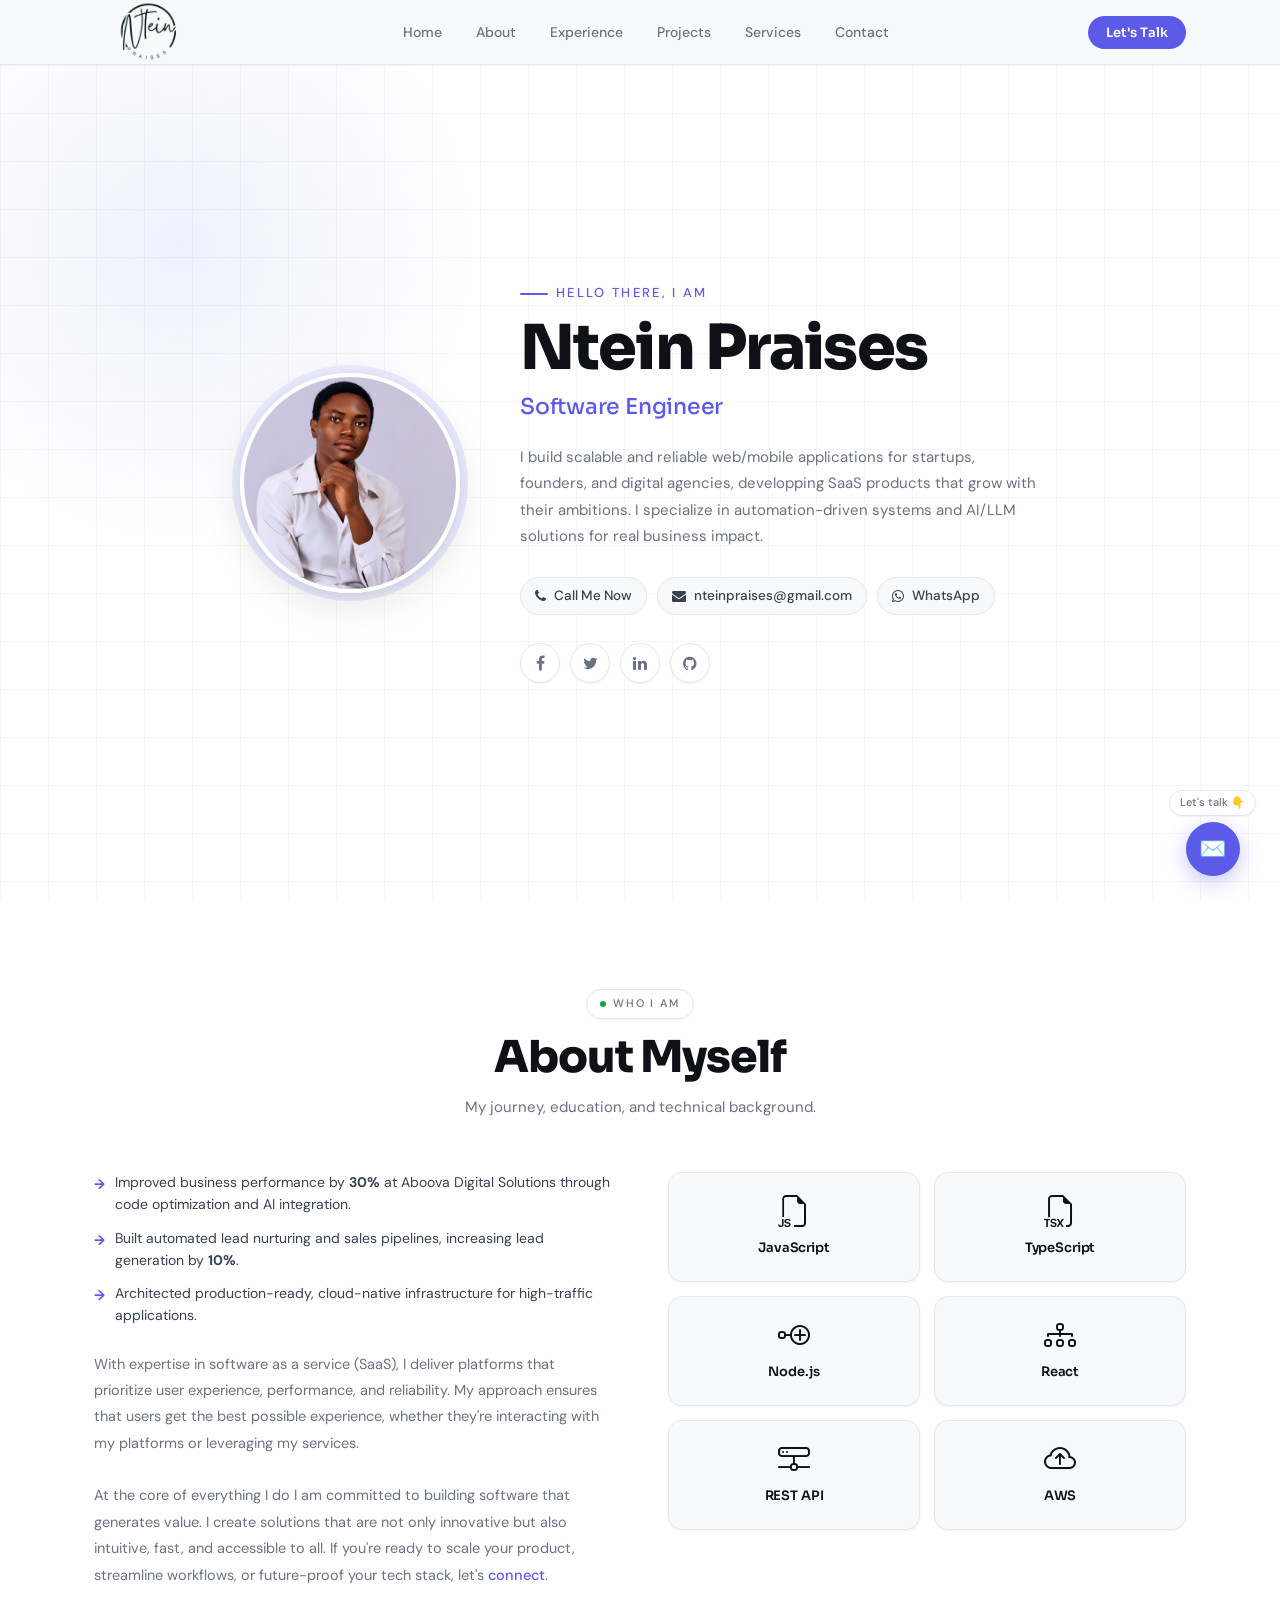
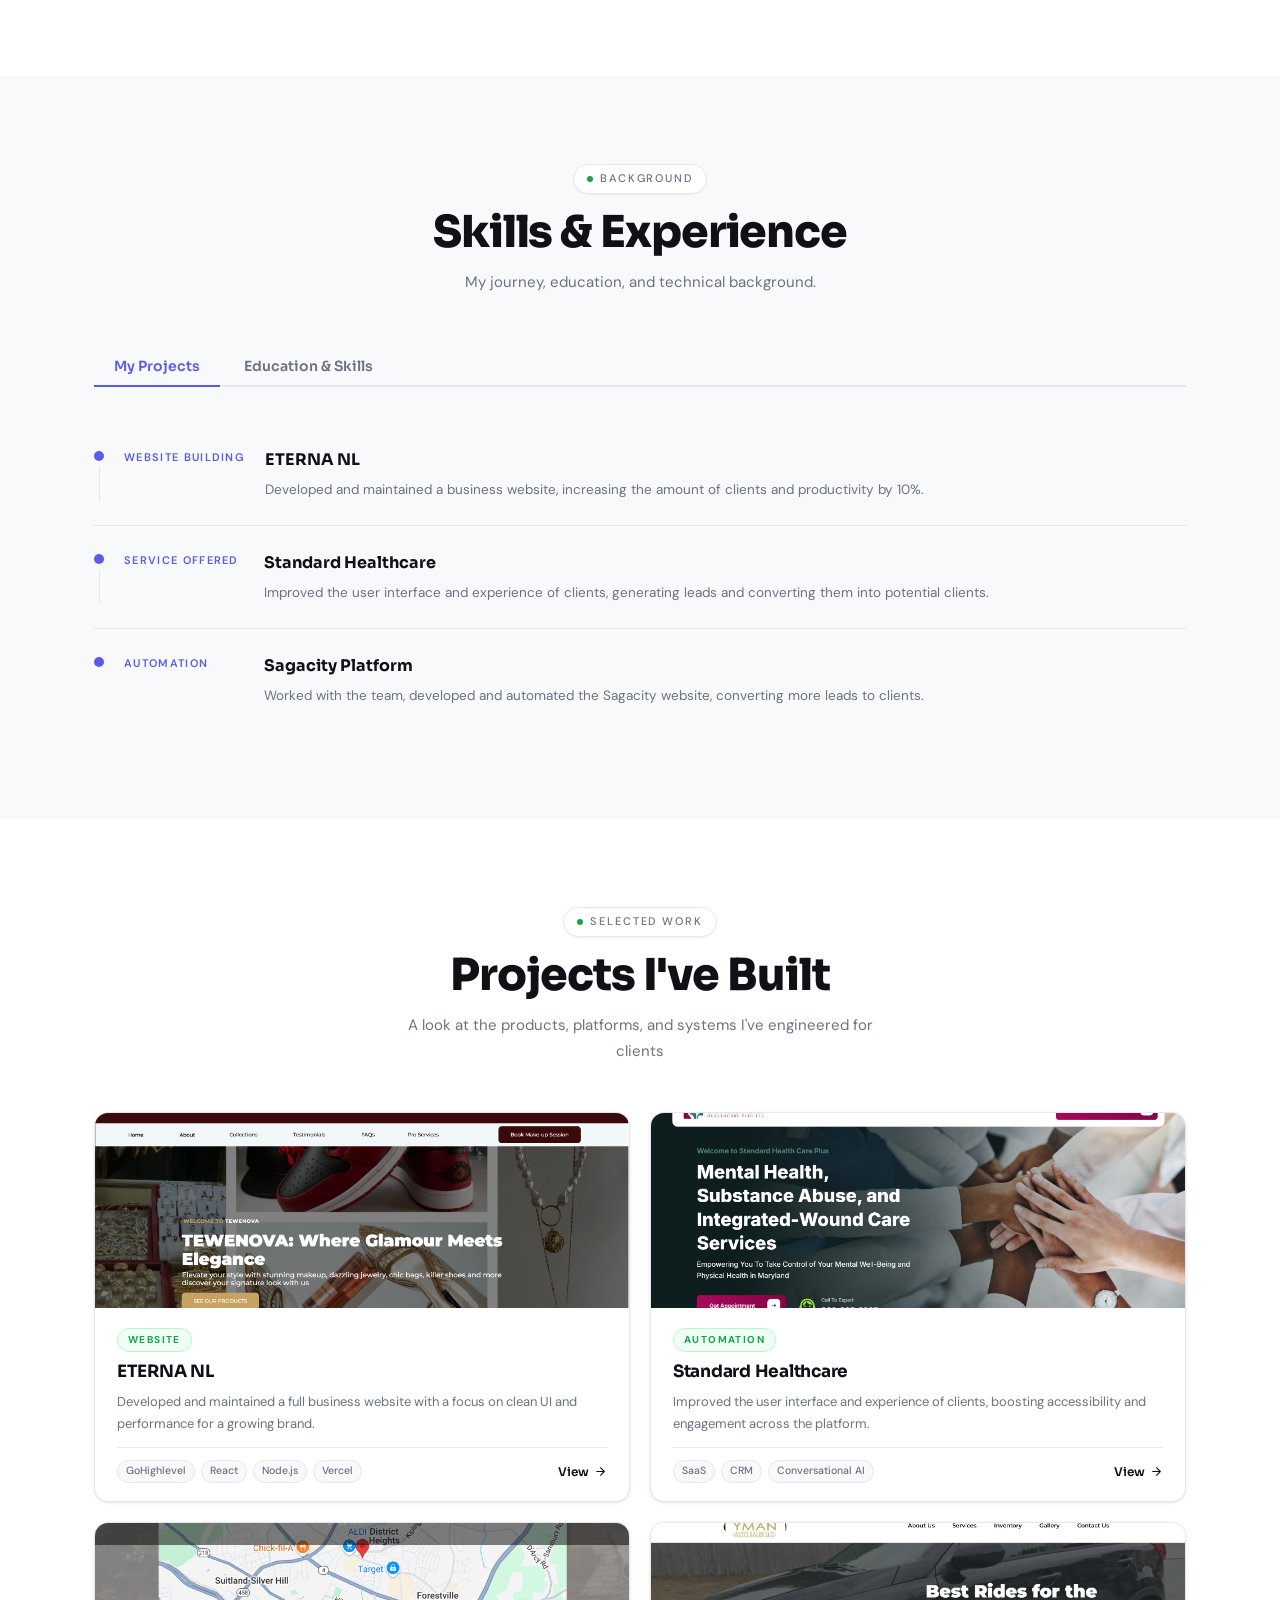
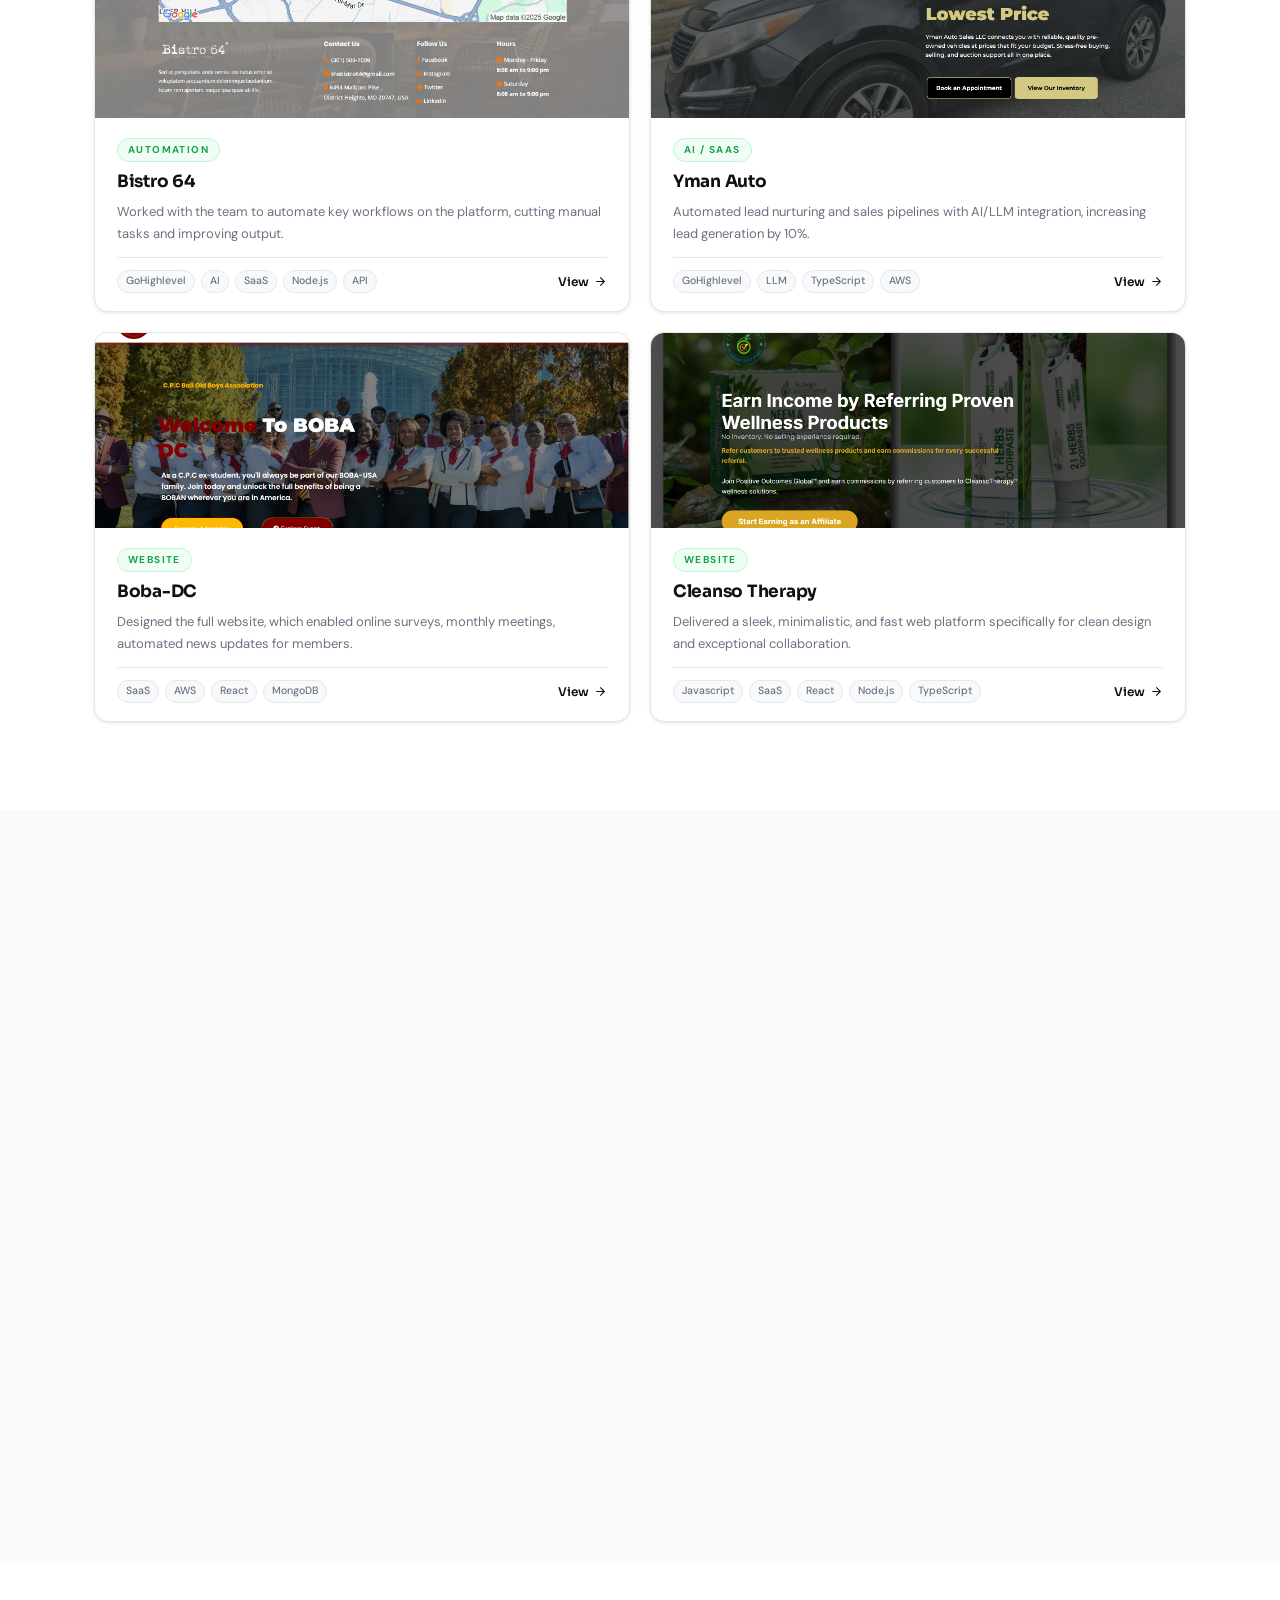
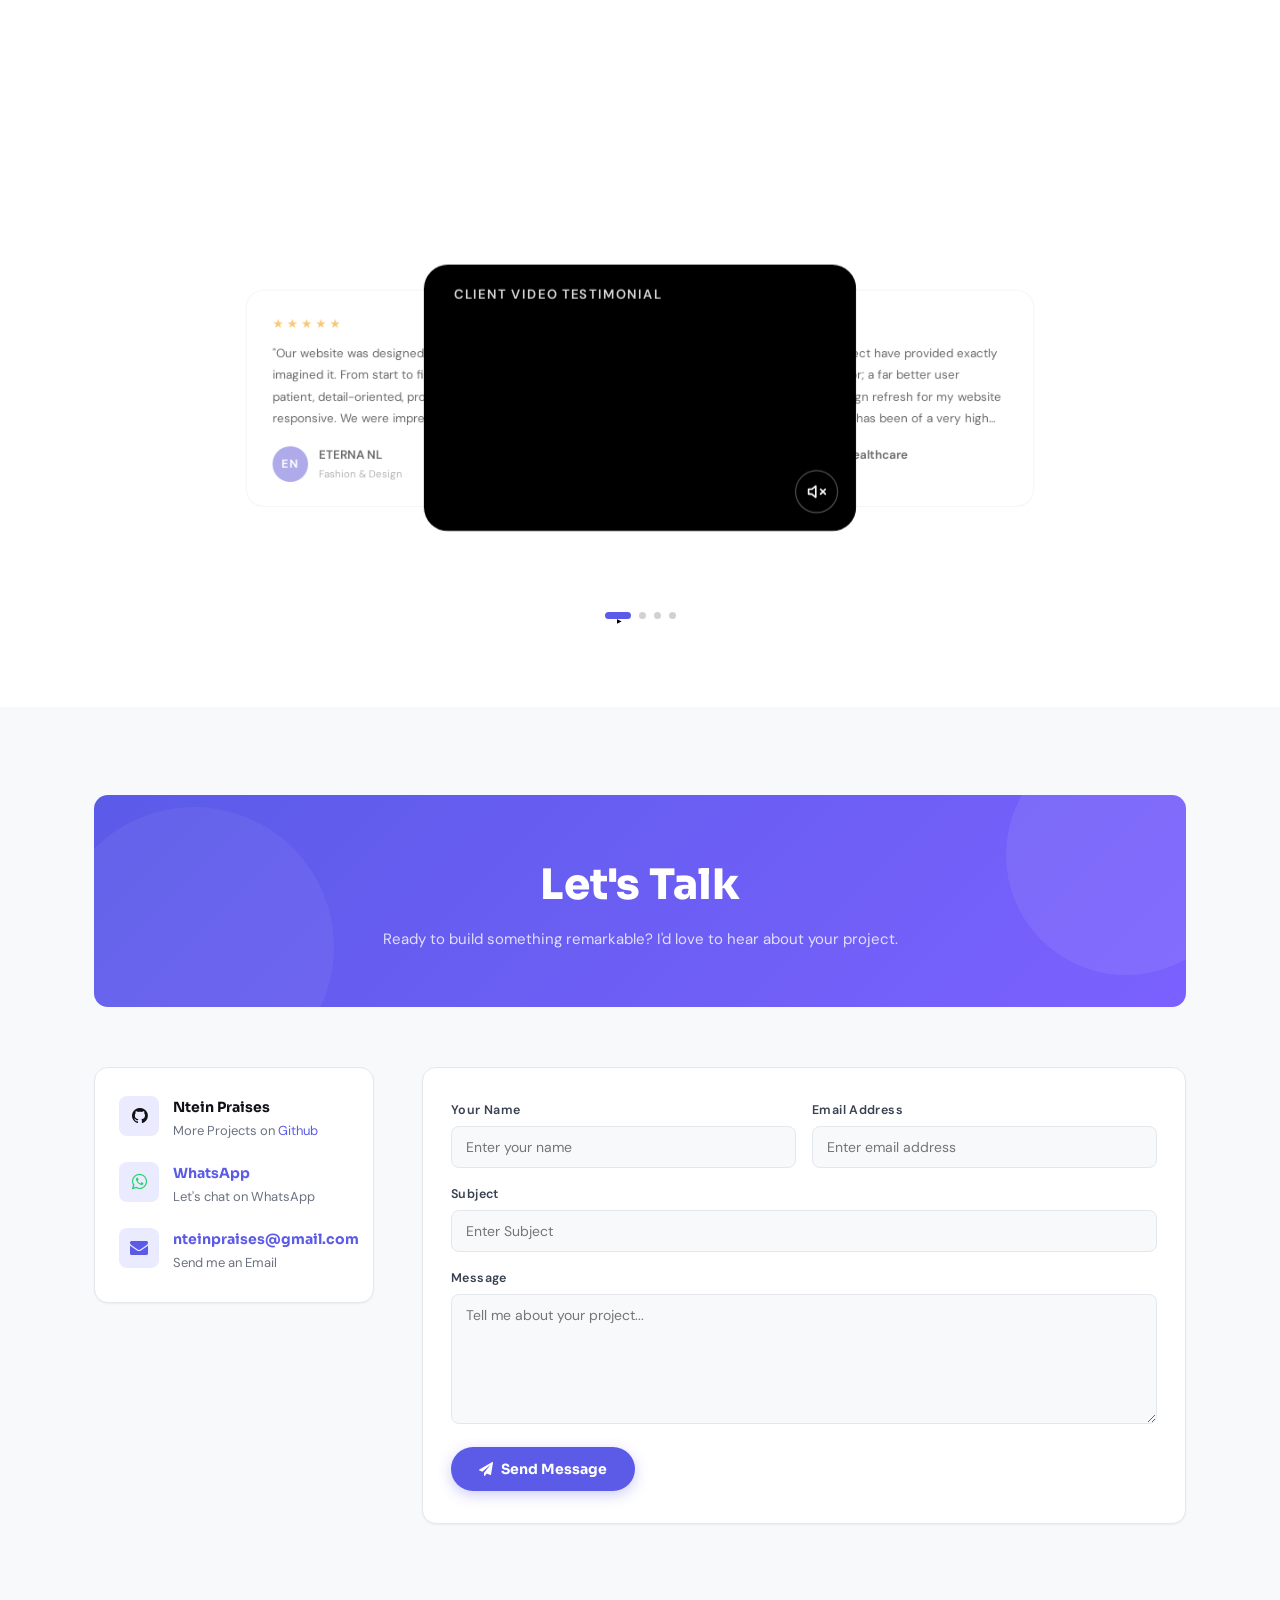
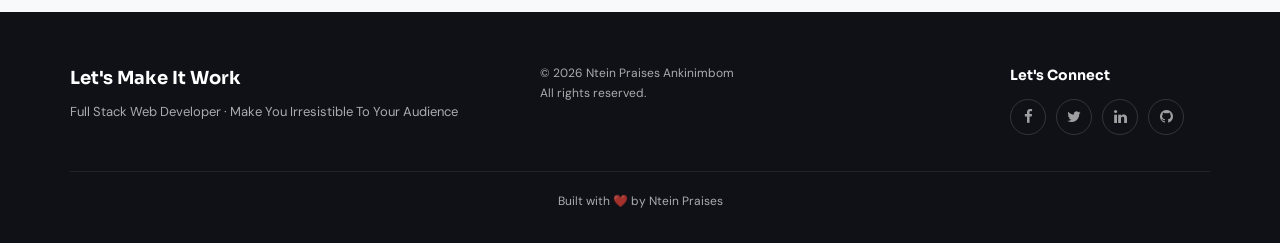
==== index.html @ c98f07f1 "review section updated" ====
<!doctype html>
<html lang="en">
<head>
    <!-- ══════════════════════════════════════════
     PRIMARY SEO
══════════════════════════════════════════ -->
<meta charset="UTF-8">
<meta name="viewport" content="width=device-width, initial-scale=1.0">
<title>Ntein Praises | Software Engineer — Web, SaaS & AI Solutions · Cameroon</title>
<meta name="description" content="Ntein Praises is a Software Engineer based in Cameroon specializing in web development, SaaS platforms, AI/LLM integration, and automation systems for startups and digital agencies.">
<meta name="keywords" content="Ntein Praises, software engineer Cameroon, web developer Cameroon, SaaS developer, AI developer, React developer, Node.js developer, automation engineer, full stack developer Africa">
<meta name="author" content="Ntein Praises Ankinimbom">
<meta name="robots" content="index, follow">
<link rel="canonical" href="https://nteinpraises.vercel.app/">
<meta name="google-site-verification" content="gCw7pEQSPapodpQq_8NjKUa-KbCaBWRaI5GbafPT_ZE" />

<!-- ══════════════════════════════════════════
     OPEN GRAPH (Facebook, WhatsApp, LinkedIn previews)
══════════════════════════════════════════ -->
<meta property="og:type" content="website">
<meta property="og:url" content="https://nteinpraises.vercel.app/">
<meta property="og:title" content="Ntein Praises | Software Engineer — Web, SaaS & AI Solutions">
<meta property="og:description" content="I build scalable web applications, SaaS platforms, and AI-driven automation systems for startups and digital agencies. Based in Cameroon, working globally.">
<meta property="og:image" content="https://nteinpraises.vercel.app/img/PP.jpeg">
<meta property="og:image:width" content="1200">
<meta property="og:image:height" content="630">
<meta property="og:locale" content="en_US">
<meta property="og:site_name" content="Ntein Praises">

<!-- ══════════════════════════════════════════
     TWITTER / X CARD
══════════════════════════════════════════ -->
<meta name="twitter:card" content="summary_large_image">
<meta name="twitter:url" content="https://nteinpraises.vercel.app/">
<meta name="twitter:title" content="Ntein Praises | Software Engineer — Web, SaaS & AI Solutions">
<meta name="twitter:description" content="I build scalable web applications, SaaS platforms, and AI-driven automation systems for startups and digital agencies.">
<meta name="twitter:image" content="https://nteinpraises.vercel.app/img/PP.jpeg">

<!-- ══════════════════════════════════════════
     STRUCTURED DATA (Google Rich Results)
     This tells Google exactly who you are
══════════════════════════════════════════ -->
<script type="application/ld+json">
{
  "@context": "https://schema.org",
  "@type": "Person",
  "name": "Ntein Praises Ankinimbom",
  "url": "https://nteinpraises.vercel.app",
  "image": "https://nteinpraises.vercel.app/img/PP.jpeg",
  "jobTitle": "Software Engineer",
  "description": "Software Engineer specializing in web development, SaaS platforms, AI/LLM integration, and automation systems.",
  "email": "nteinpraises@gmail.com",
  "telephone": "+237654099666",
  "address": {
    "@type": "PostalAddress",
    "addressCountry": "CM",
    "addressRegion": "Cameroon"
  },
  "sameAs": [
    "https://github.com/Nteinpraises",
    "https://wa.me/237654099666"
  ],
  "knowsAbout": [
    "JavaScript", "TypeScript", "React", "Node.js",
    "SaaS Development", "AI Integration", "AWS", "REST APIs",
    "Web Development", "Software Automation"
  ],
  "worksFor": {
    "@type": "Organization",
    "name": "Freelance / Independent"
  }
}
</script>

<!-- ══════════════════════════════════════════
     FAVICON (add a real favicon.ico to your project)
══════════════════════════════════════════ -->
<link rel="icon" type="image/png" href="/img/Praises_logo.png">
<link rel="apple-touch-icon" href="/img/Praises_logo.png">
  <meta charset="utf-8">
  <meta name="viewport" content="width=device-width, initial-scale=1, shrink-to-fit=no">
  <link rel="icon" href="img/Praises_logo.png" type="image/png">
  <title>Praises Ntein – Software Engineer</title>
  <link rel="stylesheet" href="index.css">
  <!-- Google Fonts -->
  <link href="https://fonts.googleapis.com/css2?family=Sora:wght@300;400;500;600;700;800&family=DM+Sans:ital,opsz,wght@0,9..40,300;0,9..40,400;0,9..40,500;1,9..40,300&display=swap" rel="stylesheet">
  <!-- Font Awesome -->
  <link rel="stylesheet" href="https://cdnjs.cloudflare.com/ajax/libs/font-awesome/4.7.0/css/font-awesome.min.css">
  <!-- Bootstrap Icons -->
  <link rel="stylesheet" href="https://cdn.jsdelivr.net/npm/bootstrap-icons@1.11.3/font/bootstrap-icons.min.css">
  <!-- Owl Carousel -->
  <link rel="stylesheet" href="https://cdnjs.cloudflare.com/ajax/libs/OwlCarousel2/2.3.4/assets/owl.carousel.min.css">
  <link rel="stylesheet" href="https://cdnjs.cloudflare.com/ajax/libs/OwlCarousel2/2.3.4/assets/owl.theme.default.min.css">
  <!-- EmailJS -->
  <script src="https://cdn.jsdelivr.net/npm/@emailjs/browser@4/dist/email.min.js"></script>
  <script>(function(){ emailjs.init({ publicKey:"0lDHHoy67WFYSkY5f" }); })();</script>

</head>
<body>

<!-- ===================== NAVBAR ===================== -->
<div class="nav-wrap" id="navWrap">
  <div class="nav-inner">
    <a href="#home" class="nav-logo"><img src="img/Praises_logo.png" style="width:110px;height:110px;" alt="Ntein Praises"></a>
    <nav class="nav-links">
      <a href="#home" class="active">Home</a>
      <a href="#about">About</a>
      <a href="#experience">Experience</a>
      <a href="#projects">Projects</a>
      <a href="#services">Services</a>
      <a href="#contact">Contact</a>
    </nav>
    <div class="nav-cta-wrap">
      <a href="#contact" class="nav-cta">Let's Talk</a>
    </div>
    <button class="nav-burger" id="navBurger" aria-label="Menu">
      <span></span><span></span><span></span>
    </button>
  </div>
  <nav class="nav-mobile" id="navMobile">
    <a href="#home">Home</a>
    <a href="#about">About</a>
    <a href="#experience">Experience</a>
    <a href="#projects">Projects</a>
    <a href="#services">Services</a>
    <a href="#contact">Contact</a>
  </nav>
</div>

<!-- ===================== HERO ===================== -->
<section id="home">
  <div class="hero">
    <div class="hero-inner">
      <div class="hero-photo reveal">
        <img src="img/PP.jpeg" alt="Ntein Praises">
      </div>
      <div class="hero-text reveal" style="transition-delay:.12s">
        <div class="hero-greeting">Hello there, I am</div>
        <h1 class="hero-name">Ntein Praises</h1>
        <p class="hero-role">Software Engineer</p>
        <p class="hero-bio">I build scalable and reliable web/mobile applications for startups, founders, and digital agencies, developping SaaS products that grow with their ambitions. I specialize in automation-driven systems and AI/LLM solutions for real business impact.</p>
        <div class="hero-contacts">
          <a href="https://wa.me/237654099666" target="_blank" class="hero-contact-item"><i class="fa fa-phone"></i> Call Me Now</a>
          <a href="mailto:nteinpraises@gmail.com" target="_blank" class="hero-contact-item"><i class="fa fa-envelope"></i> nteinpraises@gmail.com</a>
          <a href="https://wa.me/237654099666" target="_blank" class="hero-contact-item"><i class="fa fa-whatsapp"></i> WhatsApp</a>
        </div>
        <div class="hero-social">
          <a href="https://www.facebook.com/nteinpraises.ankinimbom" target="_blank" class="social-icon"><i class="fa fa-facebook"></i></a>
          <a href="https://x.com/NAnkinimbom" target="_blank" class="social-icon"><i class="fa fa-twitter"></i></a>
          <a href="https://www.linkedin.com/in/ntein-praises-033349271/" target="_blank" class="social-icon"><i class="fa fa-linkedin"></i></a>
          <a href="https://github.com/Nteinpraises" target="_blank" class="social-icon"><i class="fa fa-github"></i></a>
        </div>
      </div>
    </div>
  </div>
</section>

<!-- ===================== ABOUT ===================== -->
<section id="about">
  <div class="section-wrap">
    <div class="section-intro center reveal">
      <span class="section-badge">Who I am</span>
      <h2 class="section-heading">About Myself</h2>
      <p class="section-sub">My journey, education, and technical background.</p>
    </div>
    <div class="about-grid">
      <div class="reveal from-left">
        <div class="highlights">
          <div class="highlight-item"><span class="highlight-arrow">→</span><span>Improved business performance by <strong>30%</strong> at Aboova Digital Solutions through code optimization and AI integration.</span></div>
          <div class="highlight-item"><span class="highlight-arrow">→</span><span>Built automated lead nurturing and sales pipelines, increasing lead generation by <strong>10%</strong>.</span></div>
          <div class="highlight-item"><span class="highlight-arrow">→</span><span>Architected production-ready, cloud-native infrastructure for high-traffic applications.</span></div>
        </div>
        <div class="about-text">
          <p>With expertise in software as a service (SaaS), I deliver platforms that prioritize user experience, performance, and reliability. My approach ensures that users get the best possible experience, whether they're interacting with my platforms or leveraging my services.<br><br>
          At the core of everything I do I am committed to building software that generates value. I create solutions that are not only innovative but also intuitive, fast, and accessible to all. If you're ready to scale your product, streamline workflows, or future-proof your tech stack, let's <a href="#contact">connect</a>.</p>
        </div>
      </div>
      <div class="skills-grid reveal from-right" style="transition-delay:.1s">
        <div class="skill-card"><i class="bi bi-filetype-js text-warning"></i><p>JavaScript</p></div>
        <div class="skill-card"><i class="bi bi-filetype-tsx text-info"></i><p>TypeScript</p></div>
        <div class="skill-card"><i class="bi bi-node-plus text-success"></i><p>Node.js</p></div>
        <div class="skill-card"><i class="bi bi-diagram-3 text-primary"></i><p>React</p></div>
        <div class="skill-card"><i class="bi bi-hdd-network text-secondary"></i><p>REST API</p></div>
        <div class="skill-card"><i class="bi bi-cloud-arrow-up text-danger"></i><p>AWS</p></div>
      </div>
    </div>
  </div>
</section>

<!-- ===================== EXPERIENCE ===================== -->
<section id="experience" style="background:var(--bg)">
  <div class="section-wrap">
    <div class="section-intro center reveal">
      <span class="section-badge">Background</span>
      <h2 class="section-heading">Skills & Experience</h2>
      <p class="section-sub">My journey, education, and technical background.</p>
    </div>
    <div class="tabs-nav">
      <button class="tab-btn active" data-tab="projects-tab">My Projects</button>
      <button class="tab-btn" data-tab="skills-tab">Education & Skills</button>
    </div>
    <div id="projects-tab" class="tab-pane active">
      <div class="timeline stagger">
        <div class="timeline-item">
          <div class="tl-dot-col"><div class="tl-dot"></div><div class="tl-line"></div></div>
          <div class="tl-type">Website Building</div>
          <div class="tl-body"><h4>ETERNA NL</h4><p>Developed and maintained a business website, increasing the amount of clients and productivity by 10%.</p></div>
        </div>
        <div class="timeline-item">
          <div class="tl-dot-col"><div class="tl-dot"></div><div class="tl-line"></div></div>
          <div class="tl-type">Service Offered</div>
          <div class="tl-body"><h4>Standard Healthcare</h4><p>Improved the user interface and experience of clients, generating leads and converting them into potential clients.</p></div>
        </div>
        <div class="timeline-item">
          <div class="tl-dot-col"><div class="tl-dot"></div></div>
          <div class="tl-type">Automation</div>
          <div class="tl-body"><h4>Sagacity Platform</h4><p>Worked with the team, developed and automated the Sagacity website, converting more leads to clients.</p></div>
        </div>
      </div>
    </div>
    <div id="skills-tab" class="tab-pane">
      <div class="timeline stagger">
        <div class="timeline-item">
          <div class="tl-dot-col"><div class="tl-dot"></div><div class="tl-line"></div></div>
          <div class="tl-type">Education</div>
          <div class="tl-body"><h4>Computer Science – Bachelor's Degree</h4><p>Senior Web Developer · University of Bamenda</p></div>
        </div>
        <div class="timeline-item">
          <div class="tl-dot-col"><div class="tl-dot"></div><div class="tl-line"></div></div>
          <div class="tl-type">Technical Skills</div>
          <div class="tl-body"><h4>Teach & Communicate</h4><p>Dynamic, able to work in any environment and collaborate with fellow developers effectively.</p></div>
        </div>
        <div class="timeline-item">
          <div class="tl-dot-col"><div class="tl-dot"></div></div>
          <div class="tl-type">AI & Automation</div>
          <div class="tl-body"><h4>Frontend, Backend, High-Level SaaS</h4><p>JavaScript, TypeScript · React, Node.js, APIs, AWS</p></div>
        </div>
      </div>
    </div>
  </div>
</section>

<!-- ===================== PROJECTS ===================== -->
<section id="projects">
  <div class="projects-section-inner">
    <div class="section-intro center reveal" style="margin-bottom:48px">
      <span class="section-badge">Selected Work</span>
      <h2 class="section-heading">Projects I've Built</h2>
      <p class="section-sub">A look at the products, platforms, and systems I've engineered for clients</p>
    </div>
    <div id="projects-grid" class="stagger">
      <div class="project-card" onclick="openProject(0)">
        <div class="card-thumb"><img src="img/Eterna/Eterna4.png" alt="ETERNA NL"></div>
        <div class="card-body">
          <div class="card-row"><span class="card-tag">Website</span><span class="card-year"></span></div>
          <div class="card-title">ETERNA NL</div>
          <div class="card-desc">Developed and maintained a full business website with a focus on clean UI and performance for a growing brand.</div>
          <div class="card-foot">
            <div class="card-pills"><span class="pill-sm">GoHighlevel</span><span class="pill-sm">React</span><span class="pill-sm">Node.js</span><span class="pill-sm">Vercel</span></div>
            <div class="card-arrow">View <svg fill="none" stroke-width="2" viewBox="0 0 24 24"><path d="M5 12h14M12 5l7 7-7 7" stroke-linecap="round" stroke-linejoin="round"/></svg></div>
          </div>
        </div>
      </div>
      <div class="project-card" onclick="openProject(1)">
        <div class="card-thumb"><img src="img/SHC/shc1.png" alt="Standard Healthcare"></div>
        <div class="card-body">
          <div class="card-row"><span class="card-tag">Automation</span><span class="card-year"></span></div>
          <div class="card-title">Standard Healthcare</div>
          <div class="card-desc">Improved the user interface and experience of clients, boosting accessibility and engagement across the platform.</div>
          <div class="card-foot">
            <div class="card-pills"><span class="pill-sm">SaaS</span><span class="pill-sm">CRM</span><span class="pill-sm">Conversational AI</span></div>
            <div class="card-arrow">View <svg fill="none" stroke-width="2" viewBox="0 0 24 24"><path d="M5 12h14M12 5l7 7-7 7" stroke-linecap="round" stroke-linejoin="round"/></svg></div>
          </div>
        </div>
      </div>
      <div class="project-card" onclick="openProject(2)">
        <div class="card-thumb"><img src="img/Bistro/bistro1.png" alt="Sagacity"></div>
        <div class="card-body">
          <div class="card-row"><span class="card-tag">Automation</span><span class="card-year"></span></div>
          <div class="card-title">Bistro 64</div>
          <div class="card-desc">Worked with the team to automate key workflows on the platform, cutting manual tasks and improving output.</div>
          <div class="card-foot">
            <div class="card-pills"><span class="pill-sm">GoHighlevel</span><span class="pill-sm">AI</span><span class="pill-sm">SaaS</span><span class="pill-sm">Node.js</span><span class="pill-sm">API</span></div>
            <div class="card-arrow">View <svg fill="none" stroke-width="2" viewBox="0 0 24 24"><path d="M5 12h14M12 5l7 7-7 7" stroke-linecap="round" stroke-linejoin="round"/></svg></div>
          </div>
        </div>
      </div>
      <div class="project-card" onclick="openProject(3)">
        <div class="card-thumb"><img src="img/Yman Auto/yman1.png" alt="AI Lead Pipeline"></div>
        <div class="card-body">
          <div class="card-row"><span class="card-tag">AI / SaaS</span><span class="card-year"></span></div>
          <div class="card-title">Yman Auto</div>
          <div class="card-desc">Automated lead nurturing and sales pipelines with AI/LLM integration, increasing lead generation by 10%.</div>
          <div class="card-foot">
            <div class="card-pills"><span class="pill-sm">GoHighlevel</span><span class="pill-sm">LLM</span><span class="pill-sm">TypeScript</span><span class="pill-sm">AWS</span></div>
            <div class="card-arrow">View <svg fill="none" stroke-width="2" viewBox="0 0 24 24"><path d="M5 12h14M12 5l7 7-7 7" stroke-linecap="round" stroke-linejoin="round"/></svg></div>
          </div>
        </div>
      </div>
      <div class="project-card" onclick="openProject(4)">
        <div class="card-thumb"><img src="img/Boba-DC/boba1.png" alt="Cloud Infrastructure"></div>
        <div class="card-body">
          <div class="card-row"><span class="card-tag">Website</span><span class="card-year"></span></div>
          <div class="card-title">Boba-DC</div>
          <div class="card-desc">Designed the full website, which enabled online surveys, monthly meetings, automated news updates for members.</div>
          <div class="card-foot">
            <div class="card-pills"><span class="pill-sm">SaaS</span><span class="pill-sm">AWS</span><span class="pill-sm">React</span><span class="pill-sm">MongoDB</span></div>
            <div class="card-arrow">View <svg fill="none" stroke-width="2" viewBox="0 0 24 24"><path d="M5 12h14M12 5l7 7-7 7" stroke-linecap="round" stroke-linejoin="round"/></svg></div>
          </div>
        </div>
      </div>
      <div class="project-card" onclick="openProject(5)">
        <div class="card-thumb"><img src="img/CTPO/ctpo1.png" alt="Soccopoco"></div>
        <div class="card-body">
          <div class="card-row"><span class="card-tag">Website</span><span class="card-year"></span></div>
          <div class="card-title">Cleanso Therapy</div>
          <div class="card-desc">Delivered a sleek, minimalistic, and fast web platform specifically for clean design and exceptional collaboration.</div>
          <div class="card-foot">
            <div class="card-pills"><span class="pill-sm">Javascript</span><span class="pill-sm">SaaS</span><span class="pill-sm">React</span><span class="pill-sm">Node.js</span><span class="pill-sm">TypeScript</span></div>
            <div class="card-arrow">View <svg fill="none" stroke-width="2" viewBox="0 0 24 24"><path d="M5 12h14M12 5l7 7-7 7" stroke-linecap="round" stroke-linejoin="round"/></svg></div>
          </div>
        </div>
      </div>
    </div>

    <!-- Detail -->
    <div id="project-detail">
      <button class="back-btn" onclick="closeProject()">
        <svg fill="none" stroke-width="2" viewBox="0 0 24 24"><path d="M19 12H5M5 12l7 7M5 12l7-7" stroke-linecap="round" stroke-linejoin="round"/></svg>
        Back to Projects
      </button>
      <div class="detail-grid">
        <div>
          <div class="d-tag" id="d-tag"></div>
          <h2 class="d-title" id="d-title"></h2>
          <p class="d-desc" id="d-desc"></p>
          <div class="d-pills" id="d-pills"></div>
          <div class="d-actions">
            <a id="d-live" href="#" class="btn-solid" target="_blank">
              <svg width="13" height="13" fill="none" stroke="currentColor" stroke-width="2.2" viewBox="0 0 24 24"><path d="M18 13v6a2 2 0 01-2 2H5a2 2 0 01-2-2V8a2 2 0 012-2h6M15 3h6v6M10 14L21 3" stroke-linecap="round" stroke-linejoin="round"/></svg>
              Live Site
            </a>
            <a href="https://github.com/Nteinpraises" target="_blank" class="btn-ghost">
              <svg width="13" height="13" fill="none" stroke="currentColor" stroke-width="2.2" viewBox="0 0 24 24"><path d="M9 19c-5 1.5-5-2.5-7-3m14 6v-3.87a3.37 3.37 0 00-.94-2.61c3.14-.35 6.44-1.54 6.44-7A5.44 5.44 0 0020 4.77 5.07 5.07 0 0019.91 1S18.73.65 16 2.48a13.38 13.38 0 00-7 0C6.27.65 5.09 1 5.09 1A5.07 5.07 0 005 4.77a5.44 5.44 0 00-1.5 3.78c0 5.42 3.3 6.61 6.44 7A3.37 3.37 0 009 18.13V22" stroke-linecap="round" stroke-linejoin="round"/></svg>
              GitHub
            </a>
          </div>
        </div>
        <div>
          <div class="d-hero-img"><img id="d-img" src="" alt=""></div>
        </div>
      </div>
      <div class="shots-header">
        <span class="shots-label">Screenshots</span>
        <span class="shots-hint">Click to zoom</span>
      </div>
      <div class="shots-grid" id="d-shots"></div>
    </div>
  </div>
</section>

<!-- ===================== SERVICES ===================== -->
<section id="services">
  <div class="section-wrap">
    <div class="section-intro center reveal">
      <span class="section-badge">What I Offer</span>
      <h2 class="section-heading">Offerings to My Clients</h2>
      <p class="section-sub">Empowering your business with tailored tech solutions, transforming ideas into digital success.</p>
    </div>
    <div class="services-grid stagger">
      <div class="service-card">
        <div class="service-icon"><i class="bi bi-laptop"></i></div>
        <h4>Website Development</h4>
        <p>I craft scalable, user-centric solutions that solve real-world problems. My focus is on creating seamless user experiences, optimizing for speed, and ensuring your online presence drives results. Whether it's a responsive website, a web app, or an e-commerce platform, I bring your vision to life with clean code and modern technologies.</p>
      </div>
      <div class="service-card">
        <div class="service-icon"><i class="bi bi-gear-wide-connected"></i></div>
        <h4>Software Automation</h4>
        <p>From simplifying data entry to integrating systems, I'll help you save time and boost productivity. Focus on growing your business while I handle the tech - making your operations smoother and more efficient. Let's automate tasks, streamline workflows, and unlock growth opportunities.</p>
      </div>
      <div class="service-card">
        <div class="service-icon"><i class="bi bi-server"></i></div>
        <h4>Backend Wiring</h4>
        <p>From API integrations to database optimization, I ensure your web infrastructure is secure, scalable, and efficient. Whether you need custom server setup, cloud solutions, or performance tuning, I've got you covered. Let's build a solid foundation for your web success.</p>
      </div>
    </div>
  </div>
</section>

<!-- ===================== TESTIMONIALS — 3D CAROUSEL ===================== -->
<section id="testimonials">
  <div class="section-wrap">
    <div class="section-intro center reveal">
      <span class="section-badge">Social Proof</span>
      <h2 class="section-heading">Testimonials</h2>
      <p class="section-sub">See how I've helped businesses like yours succeed.</p>
    </div>

    <!-- Carousel wrapper -->
    <div class="testi-carousel-wrap">
      <div class="testi-scene" id="testiScene"></div>
    </div>

    <!-- Dot nav -->
    <div class="testi-dots" id="testiDots"></div>
    
  </div>
</section>

<!-- ===================== CONTACT ===================== -->
<section id="contact">
  <div class="section-wrap">
    <div class="contact-banner reveal">
      <h2>Let's Talk</h2>
      <p>Ready to build something remarkable? I'd love to hear about your project.</p>
    </div>
    <div class="contact-grid">
      <div class="contact-info-card reveal from-left">
        <div class="c-info-item">
          <div class="c-info-icon"><i class="fa fa-github"></i></div>
          <div class="c-info-body"><h6>Ntein Praises</h6><p>More Projects on <a href="https://github.com/Nteinpraises" target="_blank">Github</a></p></div>
        </div>
        <div class="c-info-item">
          <div class="c-info-icon"><i class="fa fa-whatsapp"></i></div>
          <div class="c-info-body"><h6><a href="https://wa.me/237654099666" target="_blank">WhatsApp</a></h6><p>Let's chat on WhatsApp</p></div>
        </div>
        <div class="c-info-item">
          <div class="c-info-icon"><i class="fa fa-envelope"></i></div>
          <div class="c-info-body"><h6><a href="mailto:nteinpraises@gmail.com" target="_blank">nteinpraises@gmail.com</a></h6><p>Send me an Email</p></div>
        </div>
      </div>
      <div class="contact-form-wrap reveal from-right" style="transition-delay:.1s">
        <form id="contactForm" method="post">
          <div class="form-row">
            <div class="form-group"><label>Your Name</label><input type="text" id="name" name="name" placeholder="Enter your name" required></div>
            <div class="form-group"><label>Email Address</label><input type="email" id="email" name="email" placeholder="Enter email address" required></div>
          </div>
          <div class="form-group"><label>Subject</label><input type="text" id="subject" name="subject" placeholder="Enter Subject" required></div>
          <div class="form-group"><label>Message</label><textarea id="message" name="message" placeholder="Tell me about your project..."></textarea></div>
          <button type="submit" value="submit" class="form-submit">
            <i class="fa fa-paper-plane"></i> Send Message
          </button>
        </form>
      </div>
    </div>
  </div>
</section>

<!-- ===================== FOOTER ===================== -->
<footer>
  <div class="footer-inner">
    <div class="footer-brand">
      <h3>Let's Make It Work</h3>
      <p>Full Stack Web Developer · Make You Irresistible To Your Audience</p>
    </div>
    <div class="footer-copy">
      <p>&copy; <span id="fyear"></span> Ntein Praises Ankinimbom<br>All rights reserved.</p>
    </div>
    <div class="footer-social">
      <h3>Let's Connect</h3>
      <div class="footer-social-links">
        <a href="https://www.facebook.com/nteinpraises.ankinimbom" target="_blank" class="fsoc"><i class="fa fa-facebook"></i></a>
        <a href="https://x.com/NAnkinimbom" target="_blank" class="fsoc"><i class="fa fa-twitter"></i></a>
        <a href="https://www.linkedin.com/in/ntein-praises-033349271/" target="_blank" class="fsoc"><i class="fa fa-linkedin"></i></a>
        <a href="https://github.com/Nteinpraises" target="_blank" class="fsoc"><i class="fa fa-github"></i></a>
      </div>
    </div>
  </div>
  <div class="footer-bottom">Built with ❤️ by Ntein Praises</div>
</footer>

<!-- Floating Buttons -->
<div class="cta-float">
  <div class="cta-float-label">Let's talk 👇</div>
  <a href="#contact" class="cta-float-btn">✉️</a>
</div>
<button id="back-to-top">Back to Top 👆</button>

<!-- Lightbox -->
<div class="lb-overlay" id="lbOverlay" onclick="closeLb()">
  <div class="lb-box" onclick="event.stopPropagation()">
    <button class="lb-close" onclick="closeLb()">✕</button>
    <img class="lb-img" id="lbImg" src="" alt="">
  </div>
</div>

<!-- jQuery + Owl -->
<script src="https://code.jquery.com/jquery-3.6.0.min.js"></script>
<script src="https://cdnjs.cloudflare.com/ajax/libs/OwlCarousel2/2.3.4/owl.carousel.min.js"></script>
<script src="index.js"></script>

<!-- ══════════════════════════════════════════
     3-D TESTIMONIAL CAROUSEL — self-contained
     No dependencies, works on all browsers
══════════════════════════════════════════ -->
<script>
(function () {

  var VIDEO_SRC = 'img/vid_1.mp4'; /* your cloudinary URL here */

  var reviews = [
    {
      type: 'video',
      src: VIDEO_SRC,
      label: 'Client Video Testimonial'
    },
    {
      type: 'text',
      stars: 5,
      text: '"The Website Architect have provided exactly what I was looking for; a far better user experience and design refresh for my website visitors. The service has been of a very high standard, quick, easy to communicate with and went the extra mile in providing experienced suggestions for speed optimisation."',
      initials: 'SH',
      name: 'Standard Healthcare',
      company: 'Healthcare',
      color: '#1D9E75'
    },
    {
      type: 'text',
      stars: 5,
      text: '"Professional, responsive, and incredibly fair with his pricing. I\'ve worked with many web developers over the years and Praises is one of the better, if not the best, I\'ve worked with. Always open to trying new things and will let you know what he thinks every step of the way."',
      initials: 'SC',
      name: 'Maxwell',
      company: 'Business',
      color: '#185FA5'
    },
    {
      type: 'text',
      stars: 5,
      text: '"Our website was designed just as we had imagined it. From start to finish, he has been patient, detail-oriented, professional, and responsive. We were impressed with his ability to take our vision to the next level. Our website is sleek, minimalistic, quick, concise, and creative — all the things we wanted."',
      initials: 'EN',
      name: 'ETERNA NL',
      company: 'Fashion & Design',
      color: '#7F77DD'
    }
  ];

  var scene    = document.getElementById('testiScene');
  var dotsWrap = document.getElementById('testiDots');
  if (!scene || !dotsWrap) return;

  var N          = reviews.length;
  var ANGLE_STEP = 360 / N;
  var current    = 0;
  var rotateY    = 0;
  var animating  = false;
  var timer      = null;
  var held       = false;
  var videoWatching = false; /* TRUE while user is watching unmuted — blocks timer */

  var cards   = [];
  var videoEl = null;
  var muteBtn = null;

  /* ── BUILD CARDS ── */
  reviews.forEach(function (r, i) {
    var div = document.createElement('div');
    div.className = 'testi-card-3d';

    if (r.type === 'video') {
      div.classList.add('tc3-video-card');
      div.innerHTML =
        '<video class="tc3-video" src="' + r.src + '" playsinline muted loop preload="metadata"></video>' +
        '<button class="tc3-mute-btn" title="Toggle mute">' +
          '<svg class="icon-muted" viewBox="0 0 24 24" fill="none" stroke="currentColor" stroke-width="2" stroke-linecap="round" stroke-linejoin="round"><polygon points="11 5 6 9 2 9 2 15 6 15 11 19 11 5"/><line x1="23" y1="9" x2="17" y2="15"/><line x1="17" y1="9" x2="23" y2="15"/></svg>' +
          '<svg class="icon-unmuted" viewBox="0 0 24 24" fill="none" stroke="currentColor" stroke-width="2" stroke-linecap="round" stroke-linejoin="round"><polygon points="11 5 6 9 2 9 2 15 6 15 11 19 11 5"/><path d="M19.07 4.93a10 10 0 0 1 0 14.14M15.54 8.46a5 5 0 0 1 0 7.07"/></svg>' +
        '</button>' +
        '<div class="tc3-video-label">' + r.label + '</div>';

      videoEl = div.querySelector('.tc3-video');
      muteBtn = div.querySelector('.tc3-mute-btn');

      /* ── MUTE TOGGLE ── */
      muteBtn.addEventListener('click', function (e) {
        e.stopPropagation();

        if (!videoEl.muted) {
          /* user is RE-MUTING — go back to loop mode */
          videoWatching = false;
          videoEl.muted = true;
          videoEl.loop  = true;
          muteBtn.classList.remove('unmuted');
          videoEl.play().catch(function(){});
          resetTimer();

        } else {
          /* user is UNMUTING — play to end then advance */
          videoWatching = true;
          videoEl.muted = false;
          videoEl.loop  = false;
          muteBtn.classList.add('unmuted');
          clearInterval(timer); /* kill the timer completely */
          videoEl.currentTime = 0;
          videoEl.play().catch(function(){});

          /* one-time listener: fires when video reaches the end */
          function onEnded() {
            videoEl.removeEventListener('ended', onEnded);
            videoWatching = false;
            videoEl.muted = true;
            videoEl.loop  = true;
            muteBtn.classList.remove('unmuted');
            goTo(current + 1); /* advance AFTER video finishes */
          }
          videoEl.addEventListener('ended', onEnded);
        }
      });

    } else {
      div.innerHTML =
        '<div class="tc3-stars">' + '★'.repeat(r.stars) + '</div>' +
        '<p class="tc3-quote">' + r.text + '</p>' +
        '<div class="tc3-author">' +
          '<div class="tc3-avatar" style="background:' + r.color + '">' + r.initials + '</div>' +
          '<div>' +
            '<div class="tc3-name">' + r.name + '</div>' +
            '<div class="tc3-company">' + r.company + '</div>' +
          '</div>' +
        '</div>';
    }

    scene.appendChild(div);
    cards.push(div);
  });

  /* ── BUILD DOTS ── */
  var dots = reviews.map(function (r, i) {
    var btn = document.createElement('button');
    btn.className = 'testi-dot';
    btn.setAttribute('aria-label', (r.type === 'video' ? 'Video' : 'Review') + ' ' + (i + 1));
    if (r.type === 'video') btn.classList.add('testi-dot-video');
    btn.addEventListener('click', function () { goTo(i); });
    dotsWrap.appendChild(btn);
    return btn;
  });

  /* ── RADIUS ── */
  function getRadius() {
    var sw = scene.offsetWidth || 320;
    var cardW = Math.min(360, sw * 0.88);
    return Math.max(cardW * 0.65, 200);
  }

  /* ── POSITION CARDS ── */
  function positionCards() {
    var r = getRadius();
    cards.forEach(function (card, i) {
      var angle = ANGLE_STEP * i + rotateY;
      var rad   = angle * Math.PI / 180;
      var x     = Math.sin(rad) * r;
      var z     = Math.cos(rad) * r;
      var norm  = (z + r) / (2 * r);
      var scale = 0.78 + norm * 0.22;
      var alpha = 0.25 + norm * 0.75;

      card.style.transform =
        'translateX(calc(-50% + ' + x.toFixed(2) + 'px)) ' +
        'translateY(-50%) ' +
        'translateZ(' + z.toFixed(2) + 'px) ' +
        'scale(' + scale.toFixed(3) + ')';
      card.style.opacity = alpha.toFixed(3);
      card.style.zIndex  = Math.round(z + r);
    });
  }

  /* ── VIDEO SYNC ── */
  function syncVideo() {
    if (!videoEl) return;
    var frontIdx = ((current % N) + N) % N;
    if (reviews[frontIdx].type === 'video') {
      videoEl.play().catch(function(){});
    } else {
      videoEl.pause();
    }
  }

  /* ── UPDATE DOTS ── */
  function updateDots() {
    var active = ((current % N) + N) % N;
    dots.forEach(function (d, i) {
      d.classList.toggle('active', i === active);
    });
  }

  /* ── ANIMATION ── */
  function animateTo(targetAngle, duration, onDone) {
    animating = true;
    var startAngle = rotateY;
    var diff       = targetAngle - startAngle;
    var startTime  = null;

    function step(now) {
      if (!startTime) startTime = now;
      var t    = Math.min((now - startTime) / duration, 1);
      var ease = t < 0.5 ? 4*t*t*t : 1 - Math.pow(-2*t+2,3)/2;
      rotateY  = startAngle + diff * ease;
      positionCards();
      if (t < 1) {
        requestAnimationFrame(step);
      } else {
        rotateY   = targetAngle;
        animating = false;
        if (onDone) onDone();
      }
    }
    requestAnimationFrame(step);
  }

  /* ── GO TO CARD ── */
  function goTo(index) {
    /* if user is watching unmuted video, do NOT advance automatically */
    if (videoWatching) return;
    current = ((index % N) + N) % N;
    animateTo(-current * ANGLE_STEP, 750, syncVideo);
    updateDots();
    resetTimer();
  }

  /* ── AUTO-ADVANCE TIMER ── */
  function next() {
    /* double-check: never fire while user is watching */
    if (held || videoWatching) return;
    goTo(current + 1);
  }

  function resetTimer() {
    clearInterval(timer);
    /* if currently watching unmuted video, don't start a new timer */
    if (videoWatching) return;
    var delay = (reviews[((current % N)+N)%N].type === 'video') ? 12000 : 5000;
    timer = setInterval(next, delay);
  }

  /* ── DRAG / SWIPE ── */
  var isDragging   = false;
  var dragStartX   = 0;
  var dragStartRot = 0;

  function onDragStart(clientX) {
    if (animating) return;
    isDragging   = true;
    held         = true;
    dragStartX   = clientX;
    dragStartRot = rotateY;
    clearInterval(timer);
  }

  function onDragMove(clientX) {
    if (!isDragging) return;
    var dx  = clientX - dragStartX;
    rotateY = dragStartRot + dx * 0.28;
    positionCards();
  }

  function onDragEnd() {
    if (!isDragging) return;
    isDragging = false;
    held       = false;
    var snapped = Math.round(-rotateY / ANGLE_STEP);
    current     = ((snapped % N) + N) % N;
    updateDots();
    animateTo(-current * ANGLE_STEP, 520, syncVideo);
    resetTimer();
  }

  /* Mouse */
  scene.addEventListener('mousedown', function (e) { onDragStart(e.clientX); e.preventDefault(); });
  window.addEventListener('mousemove', function (e) { onDragMove(e.clientX); });
  window.addEventListener('mouseup', onDragEnd);

  /* Touch */
  scene.addEventListener('touchstart', function (e) { onDragStart(e.touches[0].clientX); }, { passive: true });
  scene.addEventListener('touchmove',  function (e) { onDragMove(e.touches[0].clientX); },  { passive: true });
  scene.addEventListener('touchend',   onDragEnd);

  /* Resize */
  window.addEventListener('resize', positionCards);

  /* ── KICK OFF ── */
  positionCards();
  updateDots();
  syncVideo();
  resetTimer();

})();
</script>
</body>
</html>
---- index.css ----
/* ================================================================
   CSS RESET & VARIABLES
================================================================ */
*, *::before, *::after { box-sizing: border-box; margin: 0; padding: 0; }

:root {
  --white:       #ffffff;
  --bg:          #f8f9fb;
  --bg2:         #f0f2f5;
  --surface:     #ffffff;
  --border:      #e4e7ec;
  --border-h:    #c9cdd6;
  --text:        #0f1117;
  --text2:       #374151;
  --muted:       #6b7280;
  --light:       #9ca3af;
  --accent:      #5b5be8;          /* your brand blue-purple */
  --accent-light:#ebebff;
  --accent2:     #16a34a;          /* green tag accent */
  --accent2-bg:  #f0fdf4;
  --radius:      14px;
  --radius-sm:   8px;
  --shadow-xs:   0 1px 2px rgba(0,0,0,.05);
  --shadow-sm:   0 1px 4px rgba(0,0,0,.07), 0 1px 2px rgba(0,0,0,.04);
  --shadow-md:   0 4px 20px rgba(0,0,0,.08), 0 1px 4px rgba(0,0,0,.04);
  --shadow-lg:   0 12px 40px rgba(0,0,0,.10), 0 2px 8px rgba(0,0,0,.05);
  --ease:        0.30s cubic-bezier(.23,1,.32,1);
}

html { scroll-behavior: smooth; font-size: 16px; }

body {
  font-family: 'DM Sans', sans-serif;
  background: var(--bg);
  color: var(--text);
  overflow-x: hidden;
  line-height: 1.6;
}

img { max-width: 100%; display: block; }
a  { text-decoration: none; color: inherit; }
ul { list-style: none; padding: 0; margin: 0; }

/* ================================================================
   SCROLL REVEAL SYSTEM
================================================================ */
.reveal {
  opacity: 0;
  transform: translateY(36px);
  transition: opacity .7s var(--ease), transform .7s var(--ease);
}
.reveal.from-left  { transform: translateX(-36px); }
.reveal.from-right { transform: translateX(36px); }
.reveal.visible    { opacity: 1; transform: translate(0,0); }

.stagger > * {
  opacity: 0;
  transform: translateY(28px);
  transition: opacity .6s var(--ease), transform .6s var(--ease);
}
.stagger.visible > *:nth-child(1)  { opacity:1; transform:none; transition-delay:.04s }
.stagger.visible > *:nth-child(2)  { opacity:1; transform:none; transition-delay:.11s }
.stagger.visible > *:nth-child(3)  { opacity:1; transform:none; transition-delay:.18s }
.stagger.visible > *:nth-child(4)  { opacity:1; transform:none; transition-delay:.25s }
.stagger.visible > *:nth-child(5)  { opacity:1; transform:none; transition-delay:.32s }
.stagger.visible > *:nth-child(6)  { opacity:1; transform:none; transition-delay:.39s }

/* ================================================================
   TYPOGRAPHY HELPERS
================================================================ */
.sora { font-family: 'Sora', sans-serif; }

.section-badge {
  display: inline-flex;
  align-items: center;
  gap: 7px;
  font-family: 'DM Sans', sans-serif;
  font-size: 11px;
  font-weight: 500;
  letter-spacing: .18em;
  text-transform: uppercase;
  color: var(--muted);
  background: var(--surface);
  border: 1px solid var(--border);
  padding: 5px 13px;
  border-radius: 100px;
  box-shadow: var(--shadow-xs);
}
.section-badge::before {
  content:'';
  width:6px; height:6px;
  border-radius:50%;
  background: var(--accent2);
}

.section-heading {
  font-family: 'Sora', sans-serif;
  font-size: clamp(28px,4vw,44px);
  font-weight: 800;
  letter-spacing: -.025em;
  line-height: 1.1;
  color: var(--text);
}

.section-sub {
  font-size: 15px;
  line-height: 1.7;
  color: var(--muted);
  max-width: 480px;
}

/* ================================================================
   NAVBAR
================================================================ */
.nav-wrap {
  position: sticky;
  top: 0;
  z-index: 900;
  background: rgba(248,249,251,.92);
  backdrop-filter: blur(12px);
  -webkit-backdrop-filter: blur(12px);
  border-bottom: 1px solid var(--border);
  transition: box-shadow var(--ease);
}
.nav-wrap.scrolled { box-shadow: var(--shadow-md); }

.nav-inner {
  max-width: 1140px;
  margin: 0 auto;
  padding: 0 24px;
  height: 64px;
  display: flex;
  align-items: center;
  justify-content: space-between;
}

.nav-logo img {
  height: 38px;
  filter: none !important;
  transition: transform var(--ease);
}
.nav-logo:hover img { transform: scale(1.05); }

.nav-links {
  display: flex;
  align-items: center;
  gap: 6px;
}

.nav-links a {
  font-family: 'DM Sans', sans-serif;
  font-size: 14px;
  font-weight: 500;
  color: var(--muted);
  padding: 7px 14px;
  border-radius: 100px;
  transition: color var(--ease), background var(--ease);
}
.nav-links a:hover,
.nav-links a.active { color: var(--text); background: var(--bg2); }

.nav-cta {
  font-family: 'Sora', sans-serif;
  font-size: 13px;
  font-weight: 600;
  color: var(--white) !important;
  background: var(--accent) !important;
  padding: 8px 18px !important;
  border-radius: 100px !important;
  transition: opacity var(--ease), transform var(--ease) !important;
}
.nav-cta:hover { opacity:.88; transform:translateY(-1px) !important; background: var(--accent) !important; }

/* hamburger */
.nav-burger {
  display: none;
  flex-direction: column;
  gap: 5px;
  cursor: pointer;
  padding: 4px;
  background: none;
  border: none;
}
.nav-burger span {
  display: block;
  width: 24px; height: 2px;
  background: var(--text);
  border-radius: 2px;
  transition: transform var(--ease), opacity var(--ease);
}

/* mobile nav */
.nav-mobile {
  display: none;
  flex-direction: column;
  background: var(--surface);
  border-top: 1px solid var(--border);
  padding: 16px 24px 20px;
  gap: 4px;
}
.nav-mobile a {
  font-size: 15px;
  font-weight: 500;
  color: var(--text2);
  padding: 10px 14px;
  border-radius: var(--radius-sm);
  transition: background var(--ease), color var(--ease);
}
.nav-mobile a:hover { background: var(--bg2); color: var(--text); }
.nav-mobile.open { display: flex; }

/* ================================================================
   HERO
================================================================ */
.hero {
  min-height: calc(100vh - 64px);
  display: flex;
  align-items: center;
  background: var(--white);
  position: relative;
  overflow: hidden;
}

/* subtle grid bg */
.hero::before {
  content: '';
  position: absolute;
  inset: 0;
  background-image:
    linear-gradient(var(--border) 1px, transparent 1px),
    linear-gradient(90deg, var(--border) 1px, transparent 1px);
  background-size: 48px 48px;
  opacity: .35;
  pointer-events: none;
}

/* radial glow */
.hero::after {
  content: '';
  position: absolute;
  top: -120px; left: -120px;
  width: 600px; height: 600px;
  border-radius: 50%;
  background: radial-gradient(circle, rgba(91,91,232,.09) 0%, transparent 70%);
  pointer-events: none;
}

.hero-inner {
  position: relative;
  z-index: 1;
  max-width: 1140px;
  margin: 0 auto;
  padding: 80px 24px;
  display: flex;
  align-items: center;
  gap: 60px;
}

.hero-photo {
  flex-shrink: 0;
}

.hero-photo img {
  width: 220px;
  height: 220px;
  border-radius: 50%;
  object-fit: cover;
  border: 4px solid var(--white);
  box-shadow: var(--shadow-lg), 0 0 0 8px var(--accent-light);
  filter: none !important;
  transition: transform .5s var(--ease), box-shadow .5s var(--ease);
}
.hero-photo img:hover {
  transform: scale(1.04);
  box-shadow: var(--shadow-lg), 0 0 0 12px var(--accent-light);
}

.hero-text { flex: 1; }

.hero-greeting {
  font-size: 13px;
  font-weight: 500;
  letter-spacing: .18em;
  text-transform: uppercase;
  color: var(--accent);
  margin-bottom: 12px;
  display: flex;
  align-items: center;
  gap: 8px;
}
.hero-greeting::before {
  content: '';
  display: block;
  width: 28px; height: 2px;
  background: var(--accent);
  border-radius: 2px;
}

.hero-name {
  font-family: 'Sora', sans-serif;
  font-size: clamp(36px, 6vw, 62px);
  font-weight: 800;
  letter-spacing: -.03em;
  line-height: 1.05;
  margin-bottom: 8px;
  color: var(--text);
}

.hero-role {
  font-family: 'Sora', sans-serif;
  font-size: clamp(16px, 2.5vw, 22px);
  font-weight: 500;
  color: var(--accent);
  margin-bottom: 20px;
  letter-spacing: -.01em;
}

.hero-bio {
  font-size: 15px;
  line-height: 1.75;
  color: var(--muted);
  max-width: 520px;
  margin-bottom: 28px;
}

.hero-contacts {
  display: flex;
  flex-wrap: wrap;
  gap: 10px;
  margin-bottom: 28px;
}

.hero-contact-item {
  display: inline-flex;
  align-items: center;
  gap: 8px;
  font-size: 13.5px;
  font-weight: 500;
  color: var(--text2);
  background: var(--bg);
  border: 1px solid var(--border);
  padding: 7px 14px;
  border-radius: 100px;
  transition: border-color var(--ease), background var(--ease), color var(--ease), transform var(--ease);
}
.hero-contact-item:hover {
  border-color: var(--accent);
  background: var(--accent-light);
  color: var(--accent);
  transform: translateY(-2px);
}
.hero-contact-item i { font-size: 14px; }

.hero-social {
  display: flex;
  gap: 10px;
}

.social-icon {
  width: 40px; height: 40px;
  border-radius: 50%;
  border: 1px solid var(--border);
  background: var(--surface);
  display: flex; align-items: center; justify-content: center;
  font-size: 16px;
  color: var(--muted);
  transition: background var(--ease), border-color var(--ease), color var(--ease), transform var(--ease);
  box-shadow: var(--shadow-xs);
}
.social-icon:hover {
  background: var(--accent);
  border-color: var(--accent);
  color: var(--white);
  transform: translateY(-3px);
}

/* ================================================================
   SECTION WRAPPER
================================================================ */
.section-wrap {
  padding: 88px 24px;
  max-width: 1140px;
  margin: 0 auto;
}

.section-intro {
  margin-bottom: 52px;
  display: flex;
  flex-direction: column;
  gap: 14px;
  align-items: flex-start;
}

.section-intro.center {
  align-items: center;
  text-align: center;
}
.section-intro.center .section-sub { margin: 0 auto; }

/* ================================================================
   ABOUT
================================================================ */
#about { background: var(--white); }

.about-grid {
  display: grid;
  grid-template-columns: 1fr 1fr;
  gap: 56px;
  align-items: start;
}

.about-text h4 {
  font-family: 'Sora', sans-serif;
  font-size: 26px;
  font-weight: 700;
  letter-spacing: -.02em;
  margin-bottom: 20px;
  color: var(--text);
}

.about-text p {
  font-size: 14.5px;
  line-height: 1.82;
  color: var(--muted);
}

.about-text a {
  color: var(--accent);
  font-weight: 500;
  border-bottom: 1px solid transparent;
  transition: border-color var(--ease);
}
.about-text a:hover { border-color: var(--accent); }

/* Highlights */
.highlights {
  display: flex;
  flex-direction: column;
  gap: 12px;
  margin-bottom: 24px;
}

.highlight-item {
  display: flex;
  align-items: flex-start;
  gap: 10px;
  font-size: 14px;
  color: var(--text2);
  line-height: 1.55;
}

.highlight-arrow {
  color: var(--accent);
  font-weight: 700;
  flex-shrink: 0;
  margin-top: 2px;
}

/* Skills grid */
.skills-grid {
  display: grid;
  grid-template-columns: 1fr 1fr;
  gap: 14px;
}

.skill-card {
  background: var(--bg);
  border: 1px solid var(--border);
  border-radius: var(--radius);
  padding: 22px 18px;
  display: flex;
  flex-direction: column;
  align-items: center;
  gap: 10px;
  transition: transform var(--ease), border-color var(--ease), box-shadow var(--ease);
  box-shadow: var(--shadow-xs);
}

.skill-card:hover {
  transform: translateY(-4px);
  border-color: var(--accent);
  box-shadow: var(--shadow-md);
}

.skill-card i {
  font-size: 32px;
  line-height: 1;
}

.skill-card p {
  font-family: 'Sora', sans-serif;
  font-size: 13px;
  font-weight: 600;
  color: var(--text);
  letter-spacing: -.01em;
}

/* ================================================================
   TABS (Experience)
================================================================ */
#experience { background: var(--bg); }

.tabs-nav {
  display: flex;
  gap: 4px;
  border-bottom: 2px solid var(--border);
  margin-bottom: 36px;
}

.tab-btn {
  font-family: 'Sora', sans-serif;
  font-size: 14px;
  font-weight: 600;
  color: var(--muted);
  background: none;
  border: none;
  padding: 10px 20px;
  cursor: pointer;
  border-bottom: 2px solid transparent;
  margin-bottom: -2px;
  transition: color var(--ease), border-color var(--ease);
}
.tab-btn:hover { color: var(--text); }
.tab-btn.active { color: var(--accent); border-bottom-color: var(--accent); }

.tab-pane { display: none; }
.tab-pane.active { display: block; animation: fadeUp .4s both; }

@keyframes fadeUp { from{opacity:0;transform:translateY(14px)} to{opacity:1;transform:none} }

.timeline { display: flex; flex-direction: column; gap: 0; }

.timeline-item {
  display: flex;
  gap: 20px;
  padding: 24px 0;
  border-bottom: 1px solid var(--border);
  transition: background var(--ease);
}
.timeline-item:last-child { border-bottom: none; }

.tl-dot-col {
  display: flex;
  flex-direction: column;
  align-items: center;
  padding-top: 4px;
  gap: 6px;
}

.tl-dot {
  width: 10px; height: 10px;
  border-radius: 50%;
  background: var(--accent);
  flex-shrink: 0;
}

.tl-line {
  width: 1px;
  flex: 1;
  min-height: 20px;
  background: var(--border);
}

.tl-type {
  font-size: 11px;
  font-weight: 600;
  letter-spacing: .12em;
  text-transform: uppercase;
  color: var(--accent);
  white-space: nowrap;
  min-width: 120px;
  padding-top: 2px;
}

.tl-body h4 {
  font-family: 'Sora', sans-serif;
  font-size: 16px;
  font-weight: 700;
  color: var(--text);
  margin-bottom: 6px;
}

.tl-body p {
  font-size: 13.5px;
  line-height: 1.65;
  color: var(--muted);
}

/* ================================================================
   PROJECTS
================================================================ */
#projects { background: var(--white); }

.projects-section-inner {
  max-width: 1140px;
  margin: 0 auto;
  padding: 88px 24px;
}

#projects-grid {
  display: grid;
  grid-template-columns: 1fr 1fr;
  gap: 20px;
}

.project-card {
  background: var(--surface);
  border: 1px solid var(--border);
  border-radius: var(--radius);
  overflow: hidden;
  cursor: pointer;
  display: flex;
  flex-direction: column;
  box-shadow: var(--shadow-sm);
  transition: transform var(--ease), box-shadow var(--ease), border-color var(--ease);
}
.project-card:hover {
  transform: translateY(-5px);
  box-shadow: var(--shadow-lg);
  border-color: var(--border-h);
}

.card-thumb {
  height: 195px;
  overflow: hidden;
  background: var(--bg2);
  position: relative;
}
.card-thumb img {
  width: 100%; height: 100%;
  object-fit: cover;
  display: block;
  filter: none !important;
  transition: transform .55s var(--ease) !important;
}
.project-card:hover .card-thumb img { transform: scale(1.06); }

/* shimmer overlay on thumb */
.card-thumb::after {
  content: '';
  position: absolute;
  inset: 0;
  background: linear-gradient(135deg, rgba(91,91,232,.08), transparent 60%);
  opacity: 0;
  transition: opacity var(--ease);
}
.project-card:hover .card-thumb::after { opacity: 1; }

.card-body {
  padding: 20px 22px 18px;
  flex: 1;
  display: flex;
  flex-direction: column;
  gap: 9px;
}

.card-row { display:flex; align-items:center; justify-content:space-between; }

.card-tag {
  font-size: 10px;
  font-weight: 700;
  letter-spacing: .14em;
  text-transform: uppercase;
  color: var(--accent2);
  background: var(--accent2-bg);
  border: 1px solid #bbf7d0;
  padding: 3px 10px;
  border-radius: 100px;
}

.card-year { font-size: 12px; color: var(--light); }

.card-title {
  font-family: 'Sora', sans-serif;
  font-size: 17px;
  font-weight: 700;
  letter-spacing: -.015em;
  color: var(--text);
  line-height: 1.25;
}

.card-desc { font-size: 13px; line-height: 1.65; color: var(--muted); flex:1; }

.card-foot {
  display: flex;
  align-items: center;
  justify-content: space-between;
  padding-top: 12px;
  border-top: 1px solid var(--border);
  margin-top: 4px;
}

.card-pills { display:flex; gap:6px; flex-wrap:wrap; }

.pill-sm {
  font-size: 10.5px;
  font-weight: 500;
  color: var(--muted);
  background: var(--bg);
  border: 1px solid var(--border);
  padding: 2px 8px;
  border-radius: 12px;
}

.card-arrow {
  display: flex;
  align-items: center;
  gap: 5px;
  font-family: 'Sora', sans-serif;
  font-size: 12px;
  font-weight: 600;
  color: var(--text);
  transition: gap var(--ease);
}
.project-card:hover .card-arrow { gap: 8px; }
.card-arrow svg { width:13px; height:13px; stroke:currentColor; }

/* ── Detail ── */
#project-detail {
  display: none;
  max-width: 1140px;
  margin: 0 auto;
  padding: 0 24px;
}
#project-detail.open { display: block; animation: fadeUp .45s both; }

.back-btn {
  display: inline-flex;
  align-items: center;
  gap: 8px;
  font-family: 'Sora', sans-serif;
  font-size: 13px;
  font-weight: 600;
  color: var(--muted);
  background: var(--surface);
  border: 1px solid var(--border);
  border-radius: 100px;
  padding: 9px 20px;
  cursor: pointer;
  margin-bottom: 40px;
  box-shadow: var(--shadow-xs);
  transition: color var(--ease), border-color var(--ease), box-shadow var(--ease);
}
.back-btn:hover { color: var(--text); border-color: var(--border-h); box-shadow: var(--shadow-md); }
.back-btn svg { width:14px; height:14px; stroke:currentColor; }

.detail-grid {
  display: grid;
  grid-template-columns: 1fr 1fr;
  gap: 48px;
  align-items: start;
  margin-bottom: 52px;
}

.d-tag {
  display: inline-block;
  font-size: 10px;
  font-weight: 700;
  letter-spacing: .14em;
  text-transform: uppercase;
  color: var(--accent2);
  background: var(--accent2-bg);
  border: 1px solid #bbf7d0;
  padding: 4px 12px;
  border-radius: 100px;
  margin-bottom: 16px;
}

.d-title {
  font-family: 'Sora', sans-serif;
  font-size: clamp(24px,3.5vw,38px);
  font-weight: 800;
  letter-spacing: -.025em;
  line-height: 1.1;
  margin-bottom: 16px;
  color: var(--text);
}

.d-desc {
  font-size: 14.5px;
  line-height: 1.8;
  color: var(--muted);
  margin-bottom: 24px;
}

.d-pills { display:flex; flex-wrap:wrap; gap:8px; margin-bottom:30px; }

.d-pill {
  font-size: 12.5px;
  font-weight: 500;
  color: var(--text2);
  background: var(--bg);
  border: 1px solid var(--border);
  padding: 5px 14px;
  border-radius: 100px;
  box-shadow: var(--shadow-xs);
}

.d-actions { display:flex; gap:10px; flex-wrap:wrap; }

.btn-solid {
  display: inline-flex;
  align-items: center;
  gap: 7px;
  font-family: 'Sora', sans-serif;
  font-size: 13px;
  font-weight: 700;
  color: #fff;
  background: var(--accent);
  border: none;
  border-radius: 100px;
  padding: 11px 22px;
  cursor: pointer;
  text-decoration: none;
  transition: opacity var(--ease), transform var(--ease);
}
.btn-solid:hover { opacity:.86; transform:translateY(-1px); color:#fff; }

.btn-ghost {
  display: inline-flex;
  align-items: center;
  gap: 7px;
  font-family: 'Sora', sans-serif;
  font-size: 13px;
  font-weight: 600;
  color: var(--text);
  background: var(--surface);
  border: 1px solid var(--border);
  border-radius: 100px;
  padding: 11px 22px;
  cursor: pointer;
  text-decoration: none;
  box-shadow: var(--shadow-xs);
  transition: border-color var(--ease), box-shadow var(--ease), transform var(--ease);
}
.btn-ghost:hover { border-color: var(--border-h); box-shadow: var(--shadow-md); transform:translateY(-1px); color:var(--text); }

.d-hero-img {
  width:100%;
  aspect-ratio:16/10;
  border-radius: var(--radius);
  overflow: hidden;
  border: 1px solid var(--border);
  box-shadow: var(--shadow-md);
}
.d-hero-img img { width:100%; height:100%; object-fit:cover; display:block; filter:none !important; }

.shots-header {
  display: flex;
  align-items: center;
  gap: 10px;
  margin-bottom: 16px;
}
.shots-label { font-family:'Sora',sans-serif; font-size:13px; font-weight:700; color:var(--text); }
.shots-hint   { font-size:11px; color:var(--light); }

.shots-grid {
  display: grid;
  grid-template-columns: repeat(3,1fr);
  gap: 12px;
  padding-bottom: 40px;
}

.shot-item {
  border-radius: 10px;
  overflow: hidden;
  border: 1px solid var(--border);
  aspect-ratio: 16/10;
  cursor: zoom-in;
  box-shadow: var(--shadow-xs);
  transition: transform var(--ease), border-color var(--ease), box-shadow var(--ease);
}
.shot-item:hover { transform:scale(1.04); border-color:var(--accent); box-shadow:var(--shadow-md); }
.shot-item img { width:100%; height:100%; object-fit:cover; display:block; filter:none !important; }

/* ================================================================
   SERVICES
================================================================ */
#services { background: var(--bg); }

.services-grid {
  display: grid;
  grid-template-columns: repeat(3,1fr);
  gap: 20px;
}

.service-card {
  background: var(--surface);
  border: 1px solid var(--border);
  border-radius: var(--radius);
  padding: 32px 28px;
  box-shadow: var(--shadow-xs);
  transition: transform var(--ease), box-shadow var(--ease), border-color var(--ease);
  position: relative;
  overflow: hidden;
}

.service-card::before {
  content: '';
  position: absolute;
  top: 0; left: 0;
  width: 100%; height: 3px;
  background: var(--accent);
  transform: scaleX(0);
  transform-origin: left;
  transition: transform var(--ease);
}
.service-card:hover::before { transform: scaleX(1); }
.service-card:hover { transform:translateY(-5px); box-shadow:var(--shadow-lg); border-color:var(--border-h); }

.service-icon {
  width: 52px; height: 52px;
  background: var(--accent-light);
  border-radius: var(--radius-sm);
  display: flex; align-items: center; justify-content: center;
  font-size: 24px;
  color: var(--accent);
  margin-bottom: 20px;
}

.service-card h4 {
  font-family: 'Sora', sans-serif;
  font-size: 17px;
  font-weight: 700;
  margin-bottom: 12px;
  color: var(--text);
}

.service-card p { font-size: 13.5px; line-height: 1.75; color: var(--muted); }

/* ================================================================
   TESTIMONIALS
================================================================ */
#testimonials { background: var(--white); }

.testi-grid {
  display: grid;
  grid-template-columns: repeat(3,1fr);
  gap: 20px;
}

.testi-card {
  background: var(--bg);
  border: 1px solid var(--border);
  border-radius: var(--radius);
  padding: 28px 26px;
  display: flex;
  flex-direction: column;
  gap: 18px;
  box-shadow: var(--shadow-xs);
  transition: transform var(--ease), box-shadow var(--ease);
}
.testi-card:hover { transform:translateY(-4px); box-shadow:var(--shadow-md); }

.testi-stars { display:flex; gap:3px; color:#f59e0b; font-size:14px; }

.testi-quote { font-size:13.5px; line-height:1.78; color:var(--text2); font-style:italic; flex:1; }

.testi-author { display:flex; align-items:center; gap:10px; }

.testi-avatar {
  width: 38px; height: 38px;
  border-radius: 50%;
  background: var(--accent-light);
  border: 2px solid var(--accent);
  display: flex; align-items:center; justify-content:center;
  font-family: 'Sora', sans-serif;
  font-size: 14px;
  font-weight: 700;
  color: var(--accent);
  flex-shrink: 0;
}

.testi-name {
  font-family: 'Sora', sans-serif;
  font-size: 14px;
  font-weight: 700;
  color: var(--text);
}

/* ================================================================
   CONTACT
================================================================ */
#contact { background: var(--bg); }

.contact-banner {
  background: linear-gradient(135deg, var(--accent) 0%, #7b61ff 100%);
  border-radius: var(--radius);
  padding: 56px 40px;
  text-align: center;
  margin-bottom: 60px;
  position: relative;
  overflow: hidden;
}
.contact-banner::before {
  content: '';
  position: absolute;
  top: -60px; right: -60px;
  width: 240px; height: 240px;
  border-radius: 50%;
  background: rgba(255,255,255,.07);
  pointer-events:none;
}
.contact-banner::after {
  content: '';
  position: absolute;
  bottom: -80px; left: -40px;
  width: 280px; height: 280px;
  border-radius: 50%;
  background: rgba(255,255,255,.05);
  pointer-events:none;
}
.contact-banner h2 {
  font-family: 'Sora', sans-serif;
  font-size: clamp(28px,4vw,42px);
  font-weight: 800;
  color: #fff;
  margin-bottom: 8px;
  position: relative;
  z-index: 1;
}
.contact-banner p { color: rgba(255,255,255,.8); font-size:15px; position:relative; z-index:1; }

.contact-grid {
  display: grid;
  grid-template-columns: 280px 1fr;
  gap: 48px;
  align-items: start;
}

.contact-info-card {
  background: var(--surface);
  border: 1px solid var(--border);
  border-radius: var(--radius);
  padding: 28px 24px;
  display: flex;
  flex-direction: column;
  gap: 20px;
  box-shadow: var(--shadow-xs);
}

.c-info-item {
  display: flex;
  align-items: flex-start;
  gap: 14px;
}

.c-info-icon {
  width: 40px; height: 40px;
  border-radius: var(--radius-sm);
  background: var(--accent-light);
  display: flex; align-items:center; justify-content:center;
  font-size: 18px;
  color: var(--accent);
  flex-shrink: 0;
}

.c-info-icon .fa-whatsapp { color: #25d366; }
.c-info-icon .fa-github   { color: var(--text); }

.c-info-body h6 {
  font-family: 'Sora', sans-serif;
  font-size: 14px;
  font-weight: 700;
  color: var(--text);
  margin-bottom: 3px;
}
.c-info-body p { font-size: 13px; color: var(--muted); }
.c-info-body a { color: var(--accent); transition: opacity var(--ease); }
.c-info-body a:hover { opacity:.75; }

/* Form */
.contact-form-wrap {
  background: var(--surface);
  border: 1px solid var(--border);
  border-radius: var(--radius);
  padding: 32px 28px;
  box-shadow: var(--shadow-xs);
}

.form-row { display:grid; grid-template-columns:1fr 1fr; gap:16px; }

.form-group { margin-bottom: 16px; }

.form-group label {
  display: block;
  font-size: 12.5px;
  font-weight: 600;
  color: var(--text2);
  margin-bottom: 6px;
  letter-spacing: .03em;
}

.form-group input,
.form-group textarea {
  width: 100%;
  background: var(--bg);
  border: 1px solid var(--border);
  border-radius: var(--radius-sm);
  padding: 11px 14px;
  font-family: 'DM Sans', sans-serif;
  font-size: 14px;
  color: var(--text);
  transition: border-color var(--ease), box-shadow var(--ease);
  outline: none;
}
.form-group input:focus,
.form-group textarea:focus {
  border-color: var(--accent);
  box-shadow: 0 0 0 3px rgba(91,91,232,.12);
}
.form-group textarea { min-height: 130px; resize: vertical; }

.form-submit {
  display: inline-flex;
  align-items: center;
  gap: 8px;
  font-family: 'Sora', sans-serif;
  font-size: 14px;
  font-weight: 700;
  color: #fff;
  background: var(--accent);
  border: none;
  border-radius: 100px;
  padding: 13px 28px;
  cursor: pointer;
  transition: opacity var(--ease), transform var(--ease);
  box-shadow: 0 4px 14px rgba(91,91,232,.3);
}
.form-submit:hover { opacity:.88; transform:translateY(-1px); }

/* ================================================================
   FOOTER
================================================================ */
footer {
  background: var(--text);
  color: rgba(255,255,255,.65);
  padding: 52px 24px 32px;
}

.footer-inner {
  max-width: 1140px;
  margin: 0 auto;
  display: grid;
  grid-template-columns: 1fr 1fr 200px;
  gap: 40px;
  padding-bottom: 36px;
  border-bottom: 1px solid rgba(255,255,255,.08);
}

.footer-brand h3 {
  font-family: 'Sora', sans-serif;
  font-size: 18px;
  font-weight: 700;
  color: #fff;
  margin-bottom: 8px;
}
.footer-brand p { font-size: 13px; line-height:1.65; }

.footer-copy { font-size: 12px; line-height:1.65; }

.footer-social h3 {
  font-family: 'Sora', sans-serif;
  font-size: 14px;
  font-weight: 700;
  color: #fff;
  margin-bottom: 12px;
}

.footer-social-links { display:flex; gap:10px; }

.fsoc {
  width: 36px; height: 36px;
  border-radius: 50%;
  border: 1px solid rgba(255,255,255,.15);
  display: flex; align-items:center; justify-content:center;
  font-size: 15px;
  color: rgba(255,255,255,.6);
  transition: background var(--ease), border-color var(--ease), color var(--ease);
}
.fsoc:hover { background: var(--accent); border-color: var(--accent); color: #fff; }

.footer-bottom {
  max-width: 1140px;
  margin: 20px auto 0;
  text-align: center;
  font-size: 12px;
}

/* ================================================================
   FLOATING BUTTONS
================================================================ */
#back-to-top {
  display: none;
  position: fixed;
  bottom: 24px; left: 24px;
  padding: 10px 18px;
  background: rgba(15,17,23,.7);
  color: #fff;
  border: none;
  border-radius: 100px;
  cursor: pointer;
  z-index: 9999;
  font-size: 13px;
  font-family: 'DM Sans', sans-serif;
  backdrop-filter: blur(8px);
  transition: background var(--ease), transform var(--ease);
}
#back-to-top:hover { background: var(--accent); transform: scale(1.05); }

.cta-float {
  position: fixed;
  bottom: 24px; right: 24px;
  z-index: 1000;
  display: flex;
  flex-direction: column;
  align-items: center;
  gap: 6px;
}
.cta-float-label {
  font-size: 11px;
  font-weight: 500;
  color: var(--muted);
  background: var(--surface);
  border: 1px solid var(--border);
  border-radius: 100px;
  padding: 3px 10px;
  box-shadow: var(--shadow-xs);
}
.cta-float-btn {
  width: 54px; height: 54px;
  background: var(--accent);
  color: #fff;
  border-radius: 50%;
  display: flex; align-items:center; justify-content:center;
  font-size: 22px;
  box-shadow: 0 6px 20px rgba(91,91,232,.35);
  transition: transform var(--ease), opacity var(--ease);
  text-decoration: none;
}
.cta-float-btn:hover { transform: scale(1.08); opacity:.9; }

/* ================================================================
   LIGHTBOX
================================================================ */
.lb-overlay {
  display: none;
  position: fixed;
  inset: 0;
  background: rgba(0,0,0,.78);
  backdrop-filter: blur(10px);
  z-index: 3000;
  align-items: center;
  justify-content: center;
  padding: 24px;
}
.lb-overlay.open { display:flex; animation:fadeIn .22s ease; }
@keyframes fadeIn { from{opacity:0}to{opacity:1} }
.lb-box { position:relative; max-width:90vw; }
.lb-img { max-width:100%; max-height:86vh; border-radius:10px; box-shadow:0 24px 72px rgba(0,0,0,.4); display:block; filter:none !important; }
.lb-close {
  position:absolute; top:-14px; right:-14px;
  width:34px; height:34px;
  background:var(--surface); border:1px solid var(--border);
  border-radius:50%;
  cursor:pointer;
  display:flex; align-items:center; justify-content:center;
  font-size:16px;
  box-shadow:var(--shadow-md);
  transition:background var(--ease);
}
.lb-close:hover { background:var(--bg2); }

/* ================================================================
   RESPONSIVE
================================================================ */
@media (max-width: 1024px) {
  .services-grid  { grid-template-columns: 1fr 1fr; }
  .testi-grid     { grid-template-columns: 1fr 1fr; }
  .footer-inner   { grid-template-columns: 1fr 1fr; }
}

@media (max-width: 768px) {
  .nav-links, .nav-cta-wrap { display: none; }
  .nav-burger { display: flex; }

  .hero-inner { flex-direction: column; text-align: center; padding: 52px 20px; gap: 32px; }
  .hero-photo img { width: 160px; height: 160px; }
  .hero-greeting { justify-content: center; }
  .hero-bio { margin: 0 auto 28px; }
  .hero-contacts { justify-content: center; }
  .hero-social { justify-content: center; }

  .about-grid { grid-template-columns: 1fr; gap: 40px; }
  .skills-grid { grid-template-columns: 1fr 1fr; }

  #projects-grid { grid-template-columns: 1fr; }
  .detail-grid { grid-template-columns: 1fr; gap: 28px; }
  .shots-grid { grid-template-columns: 1fr 1fr; }

  .services-grid { grid-template-columns: 1fr; }
  .testi-grid    { grid-template-columns: 1fr; }

  .contact-grid { grid-template-columns: 1fr; gap: 24px; }
  .form-row     { grid-template-columns: 1fr; }
  .contact-banner { padding: 40px 24px; }

  .footer-inner { grid-template-columns: 1fr; gap: 28px; }
  .section-wrap { padding: 60px 20px; }
  .projects-section-inner { padding: 60px 20px; }
}

@media (max-width: 480px) {
  .skills-grid  { grid-template-columns: 1fr 1fr; }
  .shots-grid   { grid-template-columns: 1fr; }
  .hero-name    { font-size: 32px; }
  .section-heading { font-size: 26px; }
  .d-actions    { flex-direction: column; }
}

   /* ===== SCENE WRAPPER ===== */
    .testi-carousel-wrap {
      width: 100%;
      overflow: hidden;          /* clip cards that fly off-screen */
      padding: 1rem 0 2.5rem;
    }

    .testi-scene {
      width: 100%;
      perspective: 1400px;
      perspective-origin: 50% 50%;
      height: 300px;             /* tall enough for the cards */
      position: relative;
      touch-action: pan-y;       /* allow vertical scroll, capture horizontal */
    }

    /* ===== CARD BASE ===== */
    .testi-card-3d {
      position: absolute;
      width: min(360px, 88vw);
      left: 50%;
      top: 50%;
      /* JS drives the full transform */
      background: var(--card, #ffffff);
      border: 1px solid rgba(0,0,0,.07);
      border-radius: 20px;
      padding: 1.6rem 1.8rem;
      text-align: left;
      cursor: grab;
      will-change: transform, opacity;
      backface-visibility: hidden;
      -webkit-backface-visibility: hidden;
      transition: box-shadow .25s;
      box-sizing: border-box;
    }
    .testi-card-3d:active { cursor: grabbing; }

    /* star row */
    .tc3-stars {
      color: #f5a623;
      font-size: 14px;
      letter-spacing: 3px;
      margin-bottom: .7rem;
    }

    /* quote text */
    .tc3-quote {
      font-size: 13.5px;
      line-height: 1.8;
      color: var(--text-muted, #111);
      margin-bottom: 1.1rem;
      display: -webkit-box;
      -webkit-line-clamp: 4;
      -webkit-box-orient: vertical;
      overflow: hidden;
    }

    /* author row */
    .tc3-author {
      display: flex;
      align-items: center;
      gap: 12px;
    }
    .tc3-avatar {
      width: 40px;
      height: 40px;
      border-radius: 50%;
      display: flex;
      align-items: center;
      justify-content: center;
      font-size: 13px;
      font-weight: 700;
      color: #fff;
      flex-shrink: 0;
      letter-spacing: .5px;
    }
    .tc3-name {
      font-size: 13.5px;
      font-weight: 600;
      color: var(--text-primary, #111);
    }
    .tc3-company {
      font-size: 11.5px;
      color: var(--text-muted, #888);
      margin-top: 2px;
    }

    /* ===== DOT INDICATORS ===== */
    .testi-dots {
      display: flex;
      justify-content: center;
      gap: 8px;
      margin-top: 1.5rem;
    }
    .testi-dot {
      width: 7px;
      height: 7px;
      border-radius: 50%;
      background: rgba(0,0,0,.18);
      border: none;
      padding: 0;
      cursor: pointer;
      transition: all .35s cubic-bezier(.4,0,.2,1);
    }
    .testi-dot.active {
      width: 26px;
      border-radius: 4px;
      background: var(--accent, #111);
    }

    /* ===== HINT ===== */
    .testi-hint {
      text-align: center;
      font-size: 11.5px;
      color: var(--text-muted, #aaa);
      margin-top: .75rem;
      letter-spacing: .03em;
    }

    /* ===== DARK-MODE OVERRIDES (if your site has one) ===== */
   
    /* ===== MOBILE: shrink scene height ===== */
    @media (max-width: 480px) {
  .testi-scene { height: 260px; }
  .testi-card-3d {
    width: min(280px, 80vw);
    padding: 1rem 1.1rem;
  }
  .tc3-quote {
    font-size: 12px;
    -webkit-line-clamp: 4;
  }
  .tc3-stars { font-size: 11px; }
  .tc3-name { font-size: 12px; }
  .tc3-avatar { width: 32px; height: 32px; font-size: 11px; }
}
/* ================================================================
   VIDEO TESTIMONIAL CARD
================================================================ */
.tc3-video-card {
  padding: 0;
  overflow: hidden;
  background: #000;
  border-radius: 20px;
  display: flex;
  align-items: center;
  justify-content: center;
  position: relative;
}

.tc3-video {
  width: 100%;
  height: 100%;
  min-height: 220px;
  max-height: 300px;
  object-fit: cover;
  object-position: center 25%;
  display: block;
  border-radius: 20px;
}

/* mute button */
.tc3-mute-btn {
  position: absolute;
  bottom: 14px;
  right: 14px;
  width: 36px;
  height: 36px;
  border-radius: 50%;
  background: rgba(0,0,0,0.55);
  border: 1px solid rgba(255,255,255,0.3);
  display: flex;
  align-items: center;
  justify-content: center;
  cursor: pointer;
  z-index: 10;
  transition: background 0.2s;
}
.tc3-mute-btn:hover { background: rgba(0,0,0,0.8); }

.tc3-mute-btn svg {
  width: 16px;
  height: 16px;
  stroke: #fff;
}

/* show muted icon by default, hide unmuted */
.tc3-mute-btn .icon-muted  { display: block; }
.tc3-mute-btn .icon-unmuted { display: none; }

/* when .unmuted class is toggled on */
.tc3-mute-btn.unmuted .icon-muted   { display: none; }
.tc3-mute-btn.unmuted .icon-unmuted { display: block; }

/* label */
.tc3-video-label {
  position: absolute;
  top: 12px;
  left: 14px;
  font-size: 11px;
  font-weight: 600;
  letter-spacing: 0.1em;
  text-transform: uppercase;
  color: rgba(255,255,255,0.85);
  background: rgba(0,0,0,0.45);
  padding: 3px 10px;
  border-radius: 100px;
}

/* video dot — small triangle to hint it's a video */
.testi-dot-video.active::after {
  content: '▶';
  font-size: 6px;
  margin-left: 3px;
  vertical-align: middle;
}

@media (max-width: 480px) {
  .tc3-video { min-height: 180px; max-height: 240px; }
}
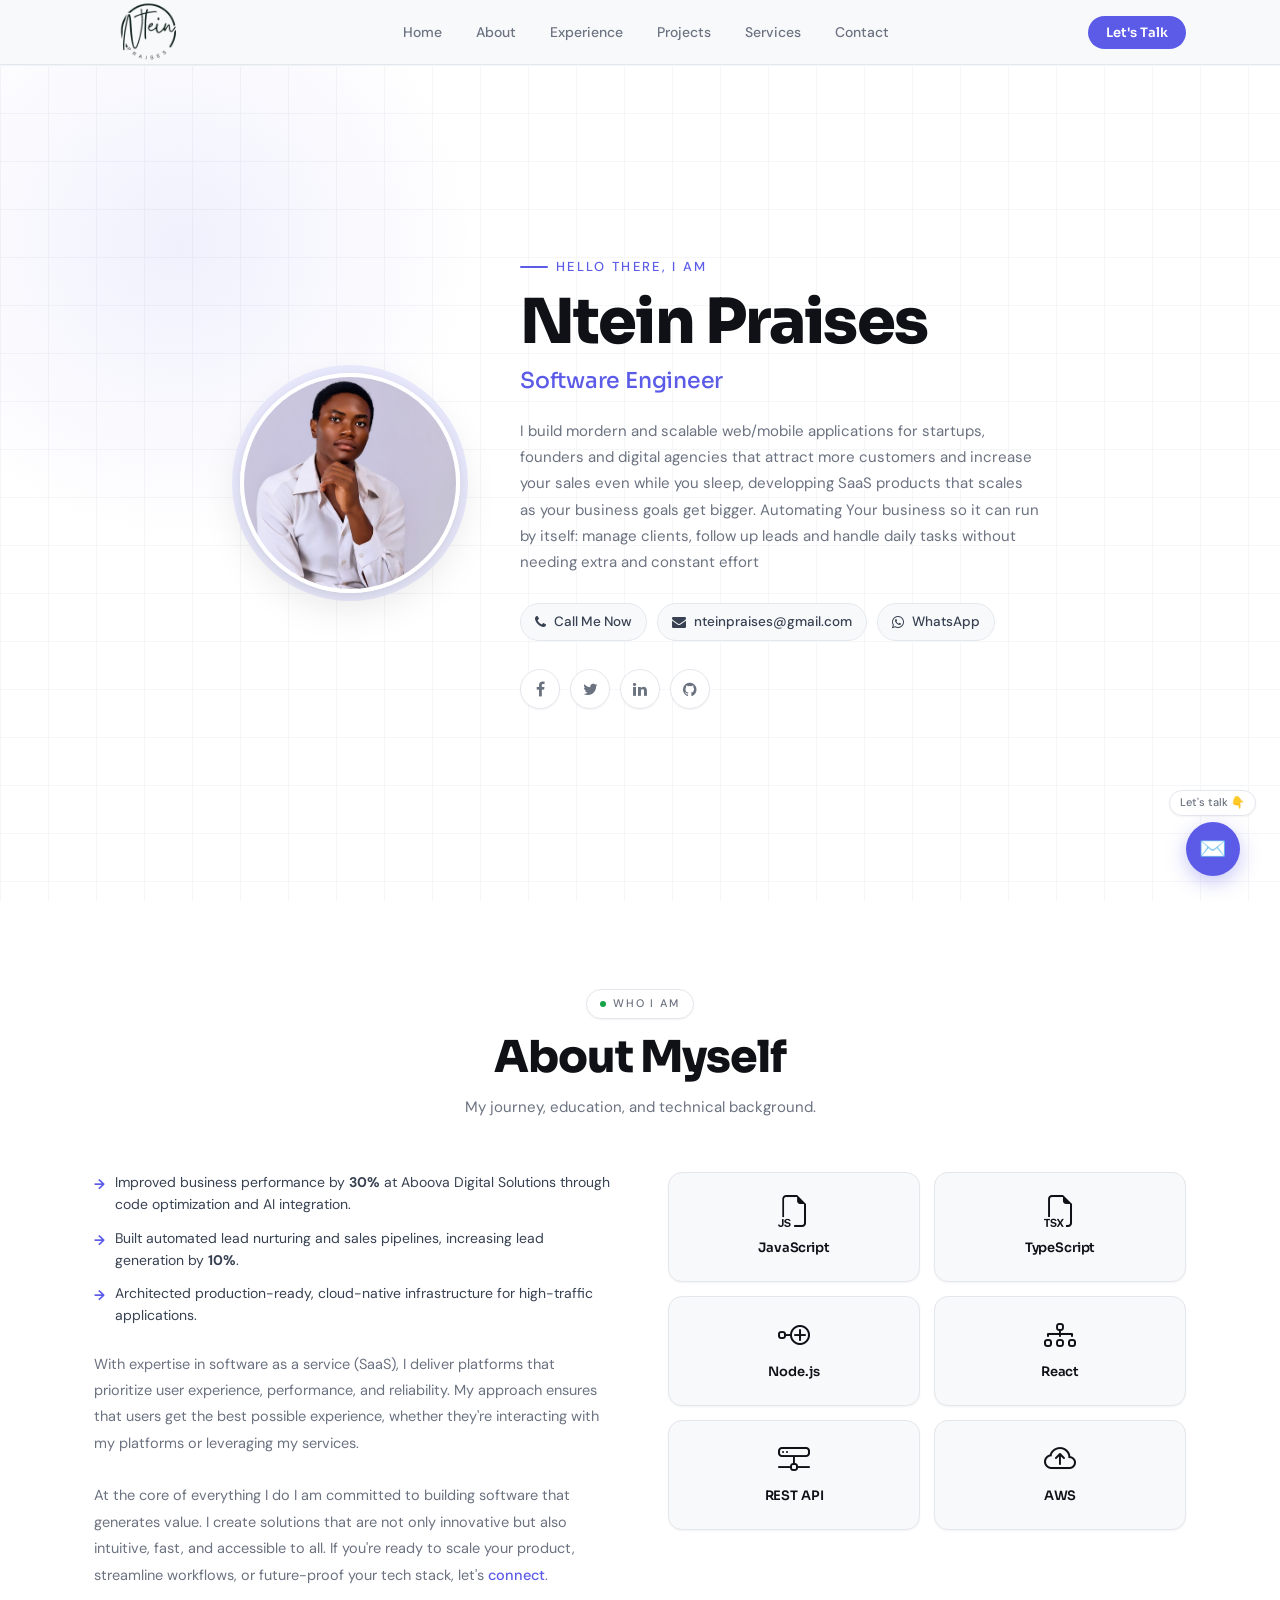
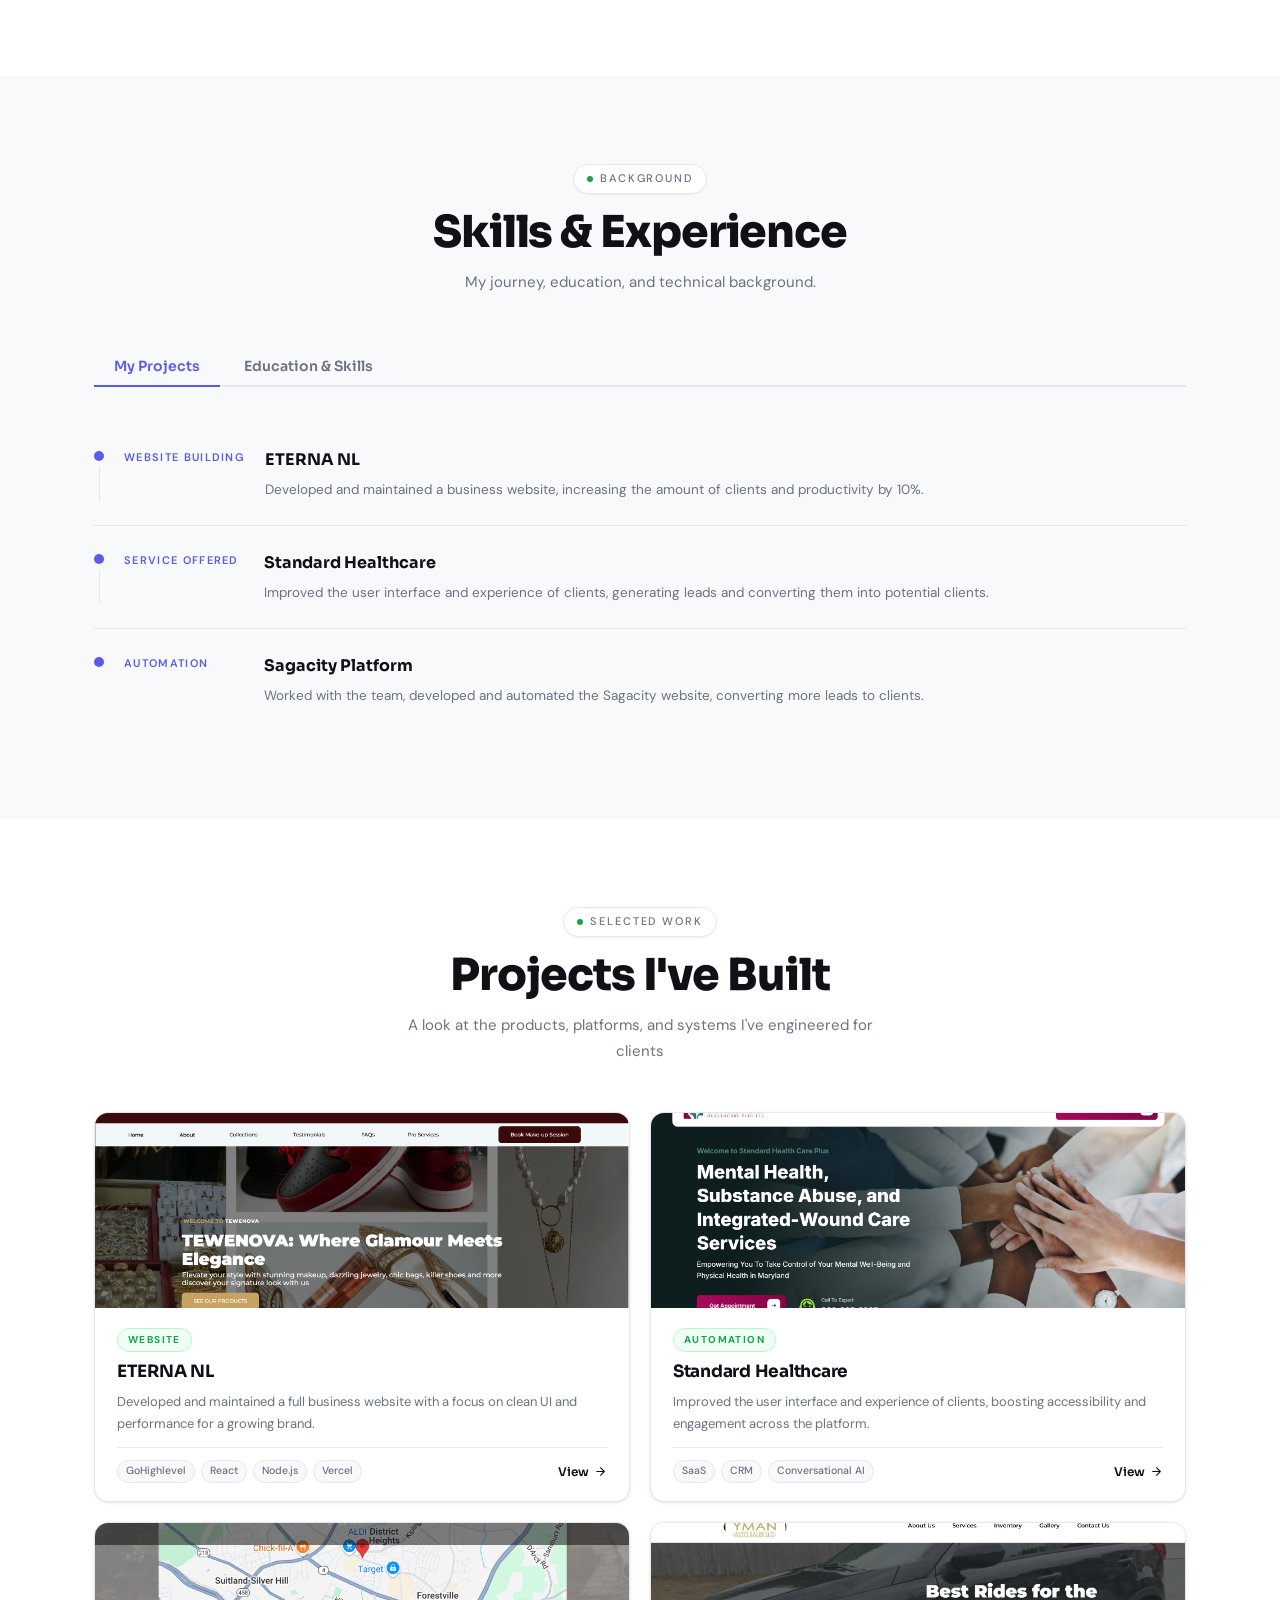
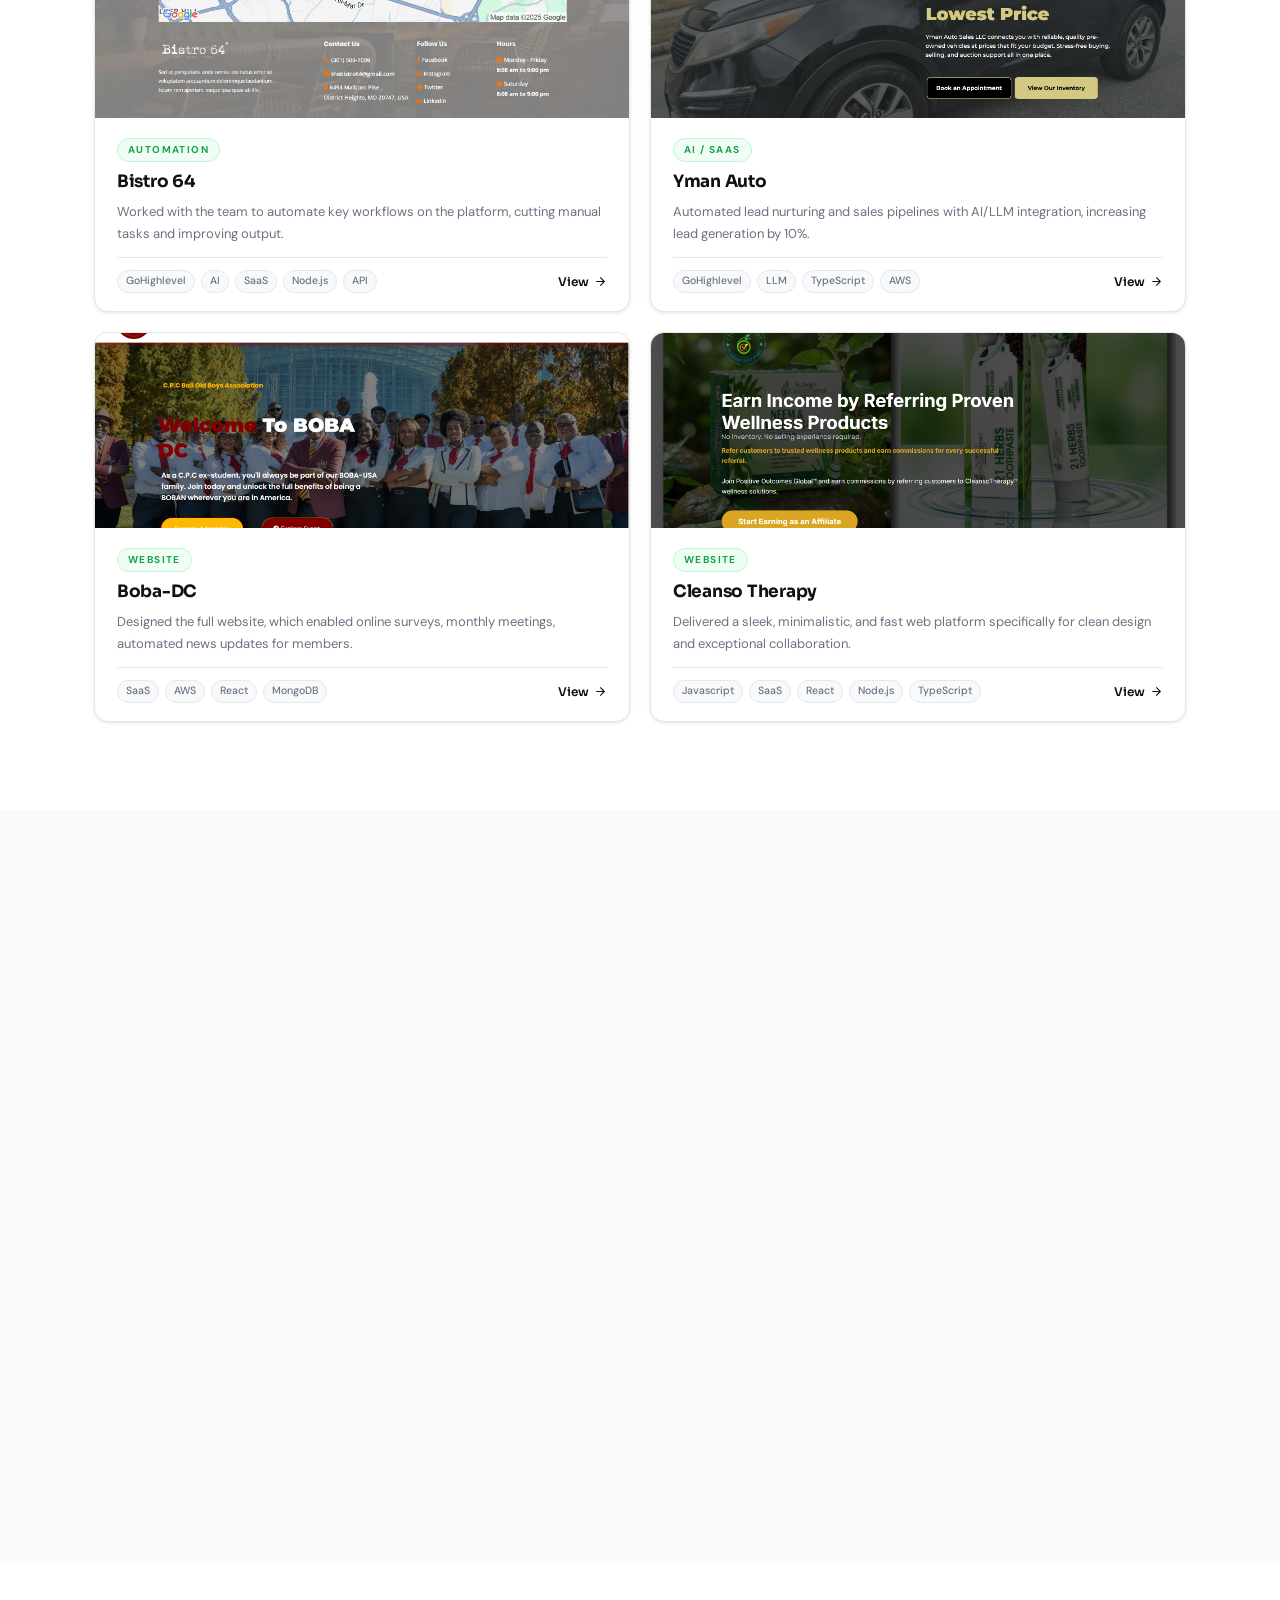
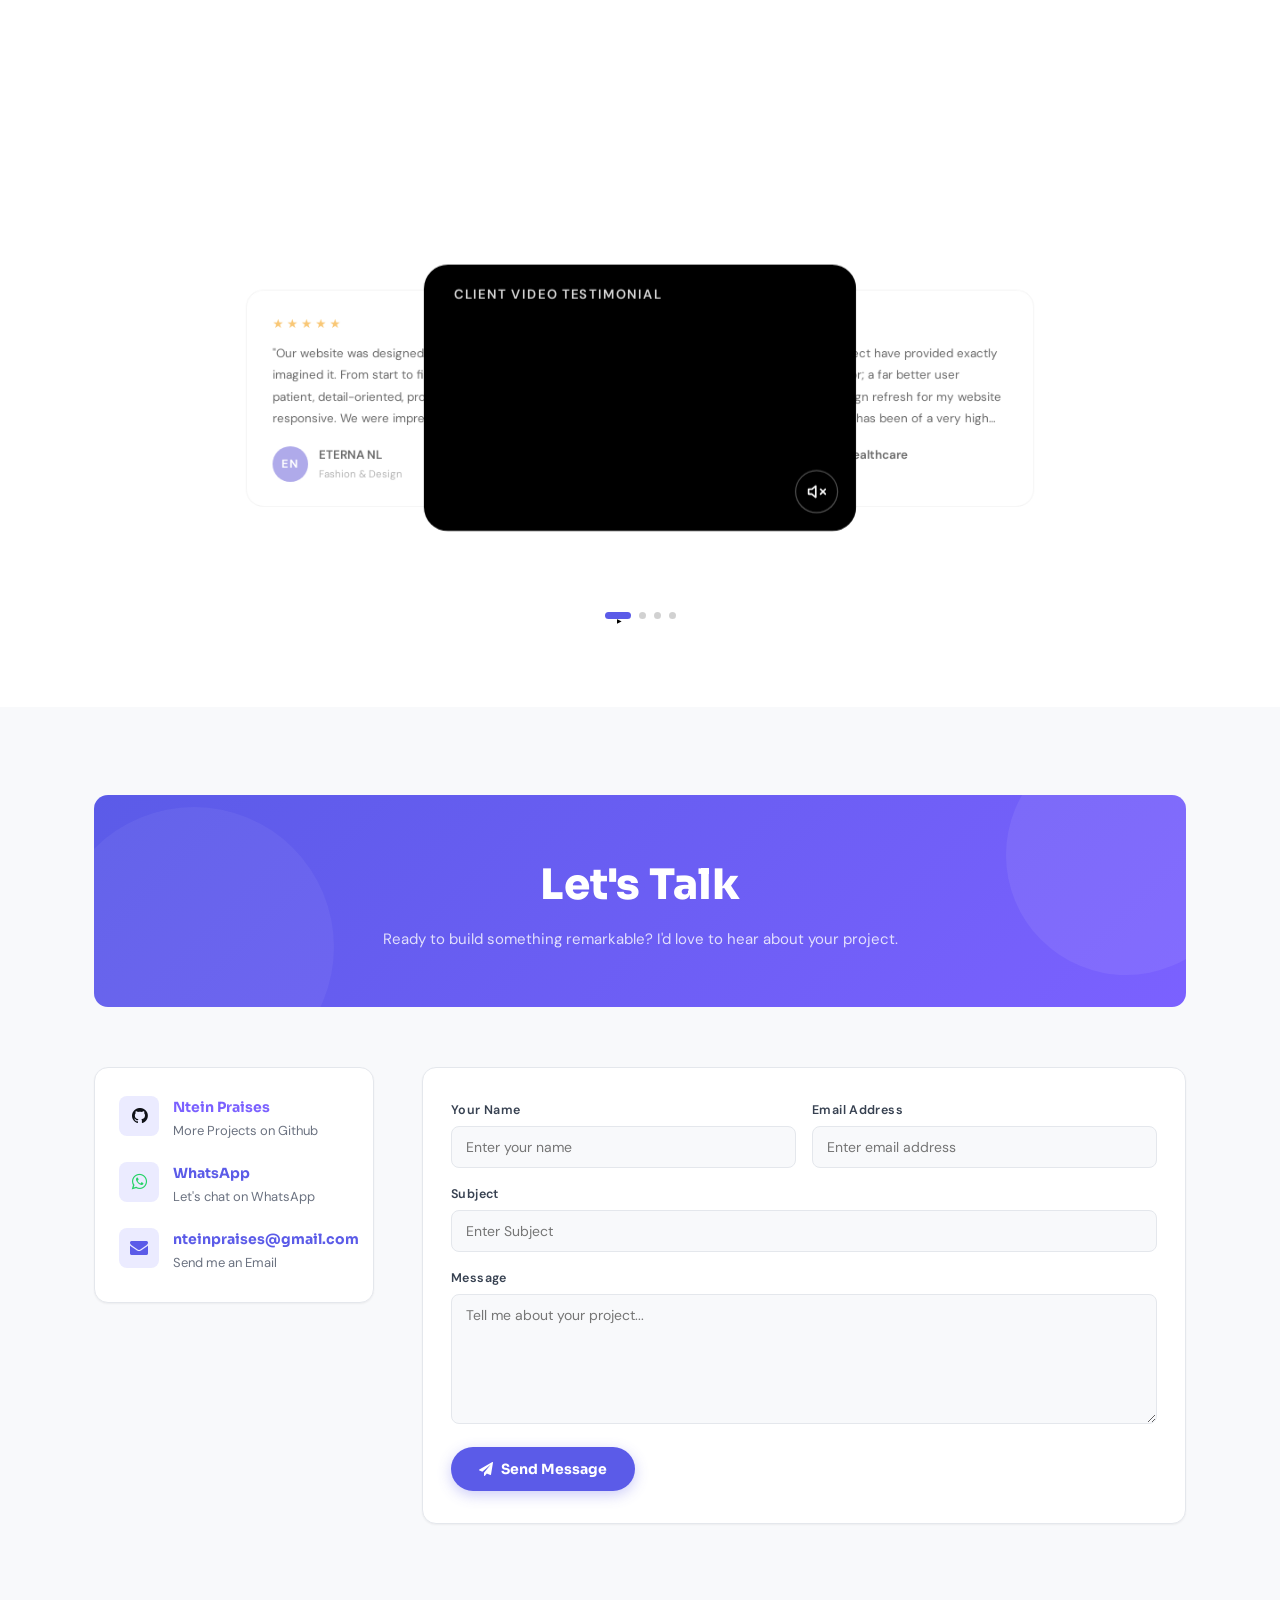
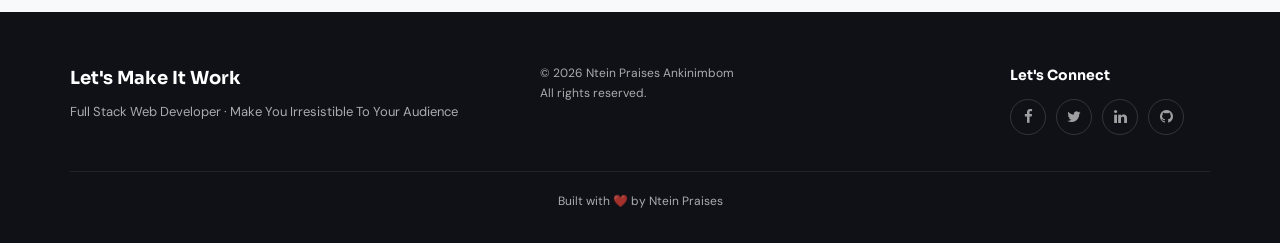
==== commit 531dc0ba: "headline about page updated" ====
--- a/index.html
+++ b/index.html
@@ -138,7 +138,9 @@
         <div class="hero-greeting">Hello there, I am</div>
         <h1 class="hero-name">Ntein Praises</h1>
         <p class="hero-role">Software Engineer</p>
-        <p class="hero-bio">I build scalable and reliable web/mobile applications for startups, founders, and digital agencies, developping SaaS products that grow with their ambitions. I specialize in automation-driven systems and AI/LLM solutions for real business impact.</p>
+        <p class="hero-bio">I build mordern and scalable web/mobile applications for startups, founders and digital agencies that attract more customers 
+          and increase your sales  even while you sleep, developping SaaS products that scales as your business goals get bigger. Automating Your business
+           so it can run by itself: manage clients, follow up leads and handle daily tasks without needing extra and constant effort</p>
         <div class="hero-contacts">
           <a href="https://wa.me/237654099666" target="_blank" class="hero-contact-item"><i class="fa fa-phone"></i> Call Me Now</a>
           <a href="mailto:nteinpraises@gmail.com" target="_blank" class="hero-contact-item"><i class="fa fa-envelope"></i> nteinpraises@gmail.com</a>
@@ -417,18 +419,18 @@
     <div class="contact-grid">
       <div class="contact-info-card reveal from-left">
         <div class="c-info-item">
-          <div class="c-info-icon"><i class="fa fa-github"></i></div>
-          <div class="c-info-body"><h6>Ntein Praises</h6><p>More Projects on <a href="https://github.com/Nteinpraises" target="_blank">Github</a></p></div>
+          <a href="https://github.com/Nteinpraises" target="_blank"><div class="c-info-icon"><i class="fa fa-github"></i></div></a>
+          <div class="c-info-body"><a href="https://github.com/Nteinpraises" target="_blank"><h6 style="color: #7b61ff;">Ntein Praises</h6></a><p>More Projects on Github</p></div>
         </div>
         <div class="c-info-item">
-          <div class="c-info-icon"><i class="fa fa-whatsapp"></i></div>
+          <a href="https://wa.me/237654099666" target="_blank"><div class="c-info-icon"><i class="fa fa-whatsapp"></i></div></a>
           <div class="c-info-body"><h6><a href="https://wa.me/237654099666" target="_blank">WhatsApp</a></h6><p>Let's chat on WhatsApp</p></div>
         </div>
         <div class="c-info-item">
-          <div class="c-info-icon"><i class="fa fa-envelope"></i></div>
+          <a href="mailto:nteinpraises@gmail.com" target="_blank"><div class="c-info-icon"><i class="fa fa-envelope"></i></div></a>
           <div class="c-info-body"><h6><a href="mailto:nteinpraises@gmail.com" target="_blank">nteinpraises@gmail.com</a></h6><p>Send me an Email</p></div>
         </div>
-      </div>
+      </div> 
       <div class="contact-form-wrap reveal from-right" style="transition-delay:.1s">
         <form id="contactForm" method="post">
           <div class="form-row">
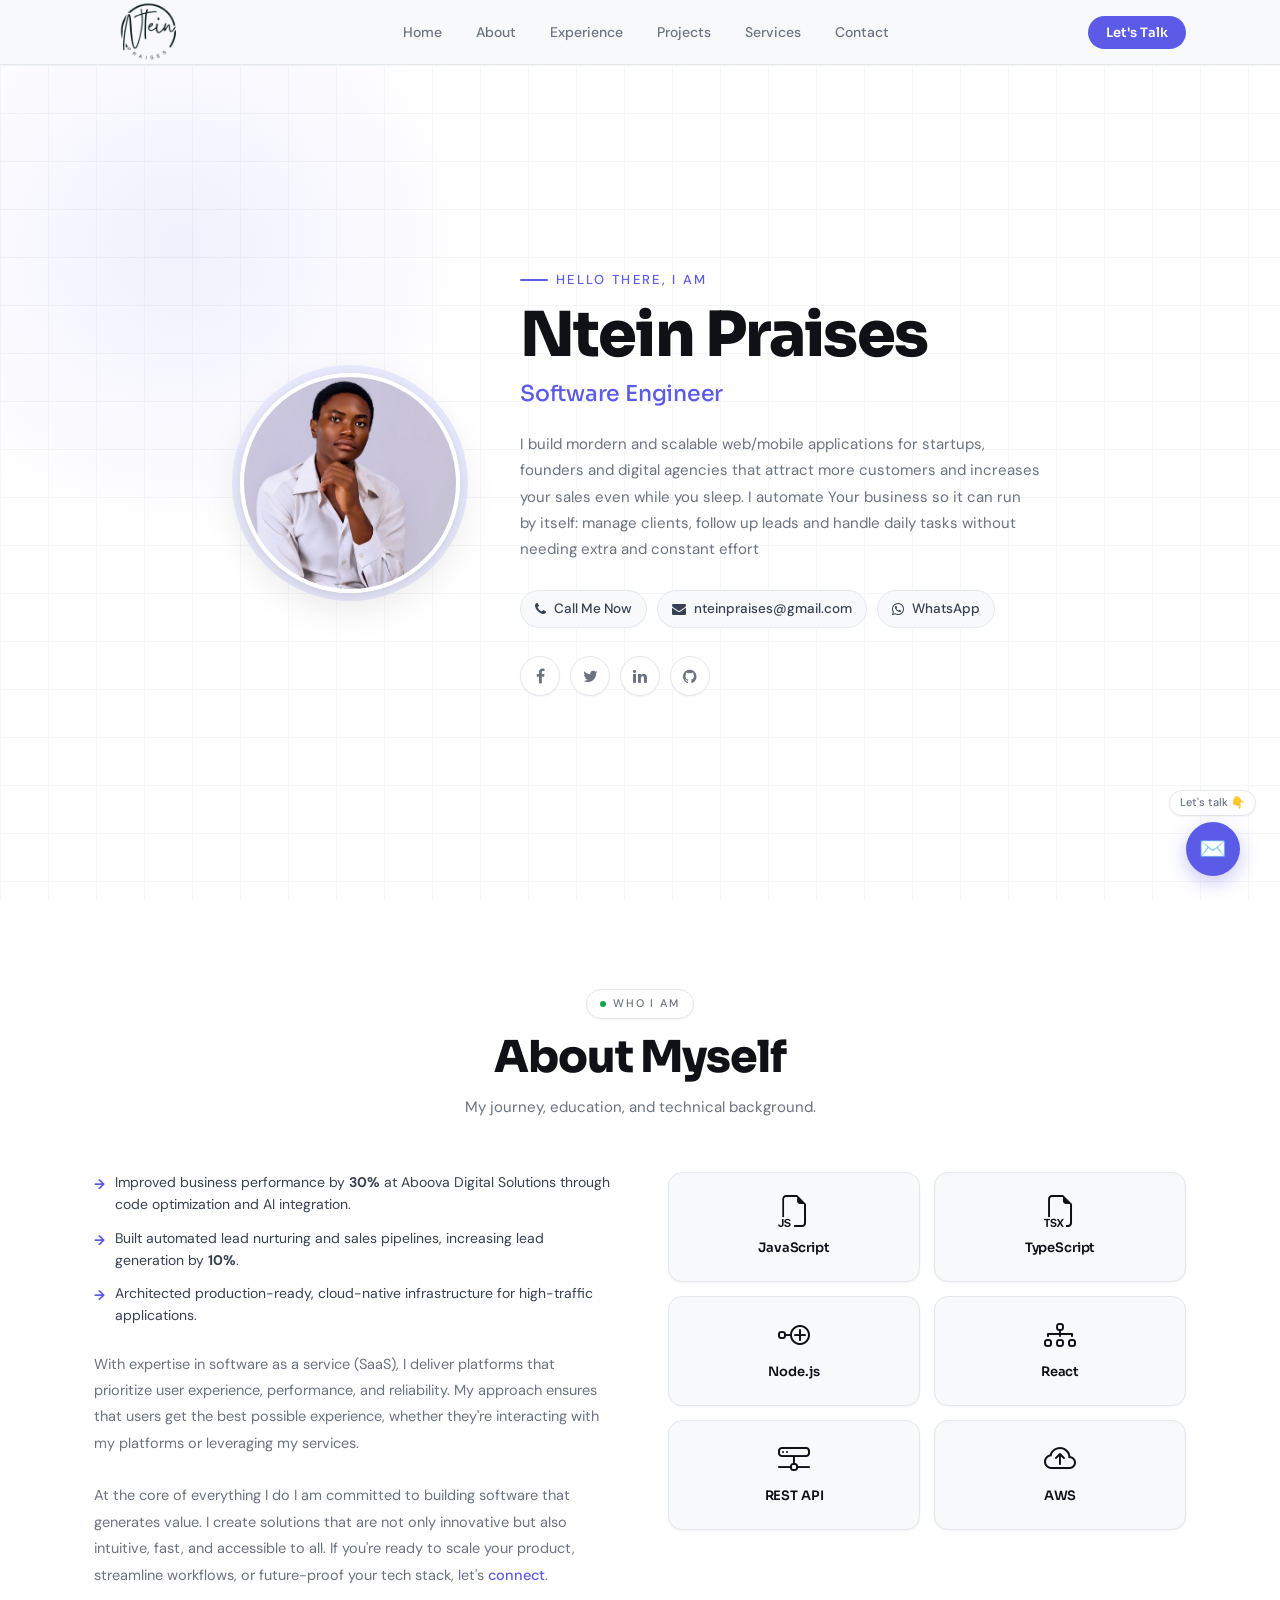
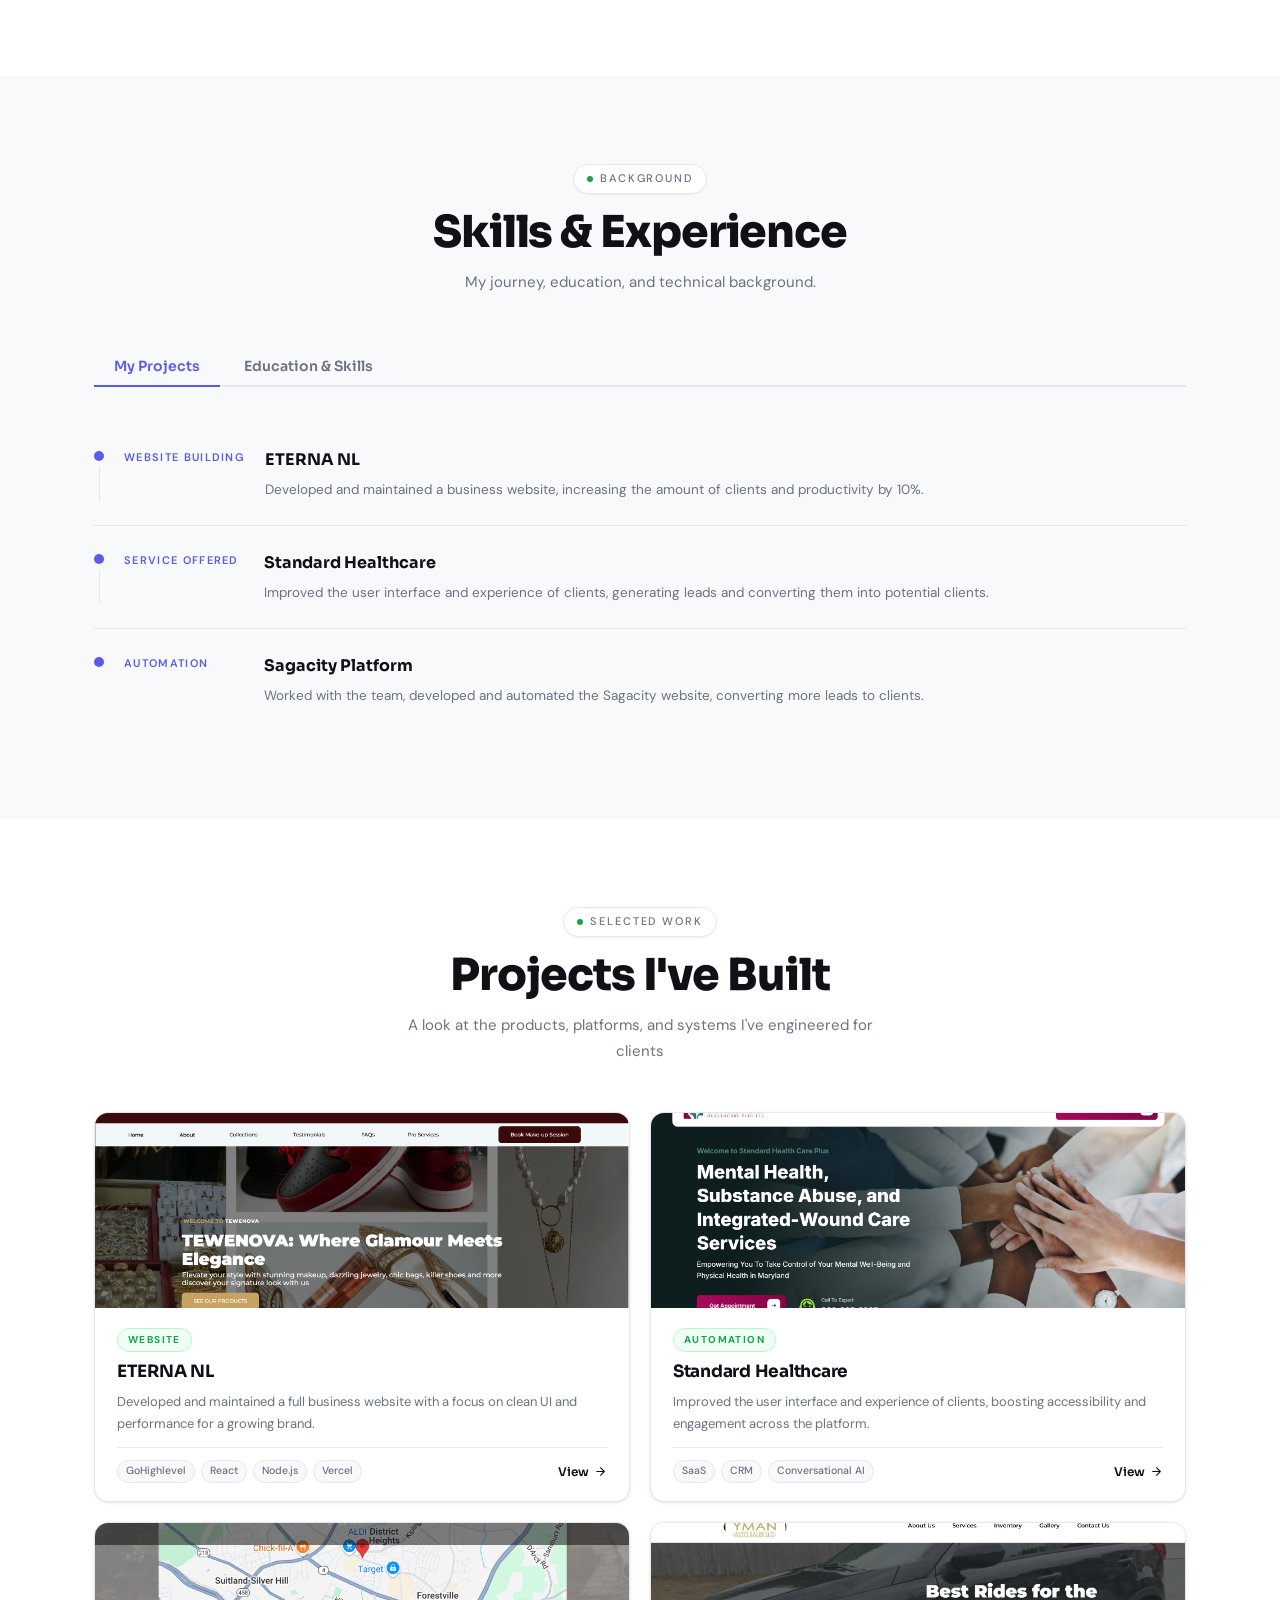
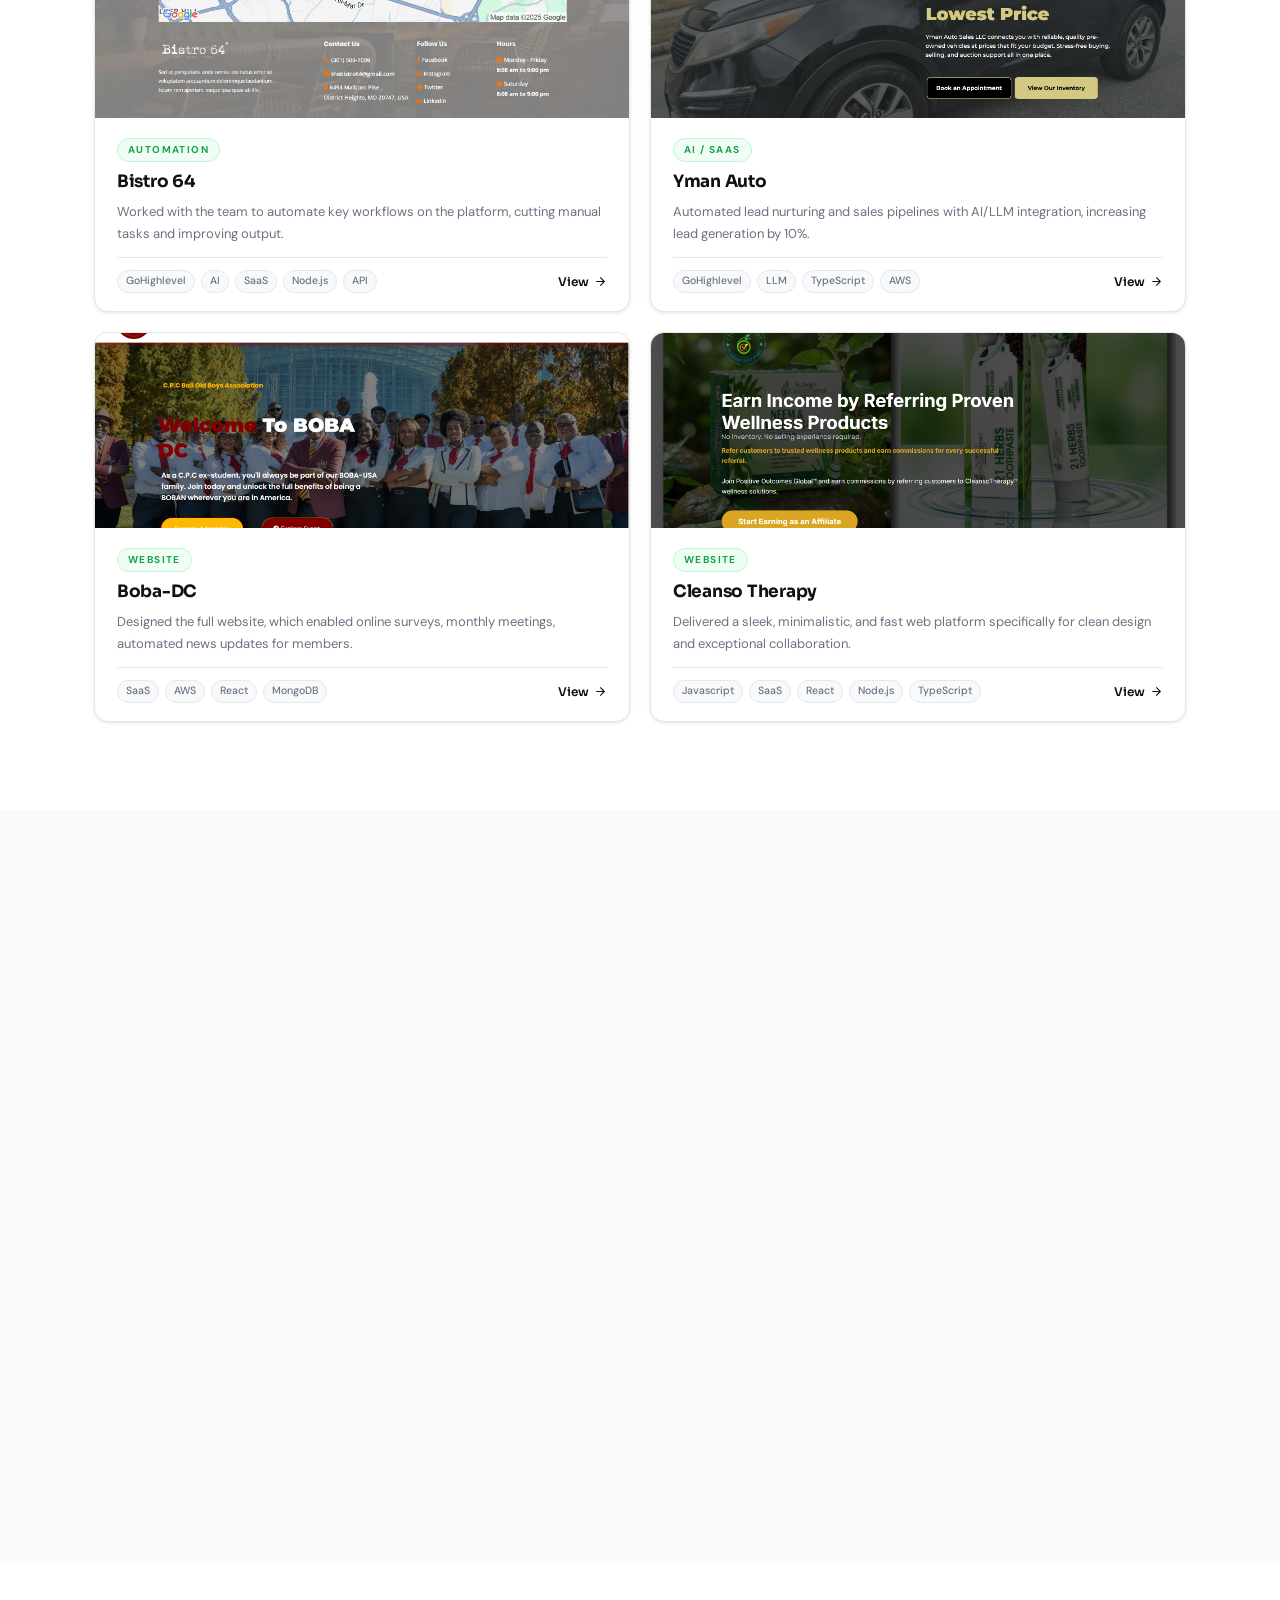
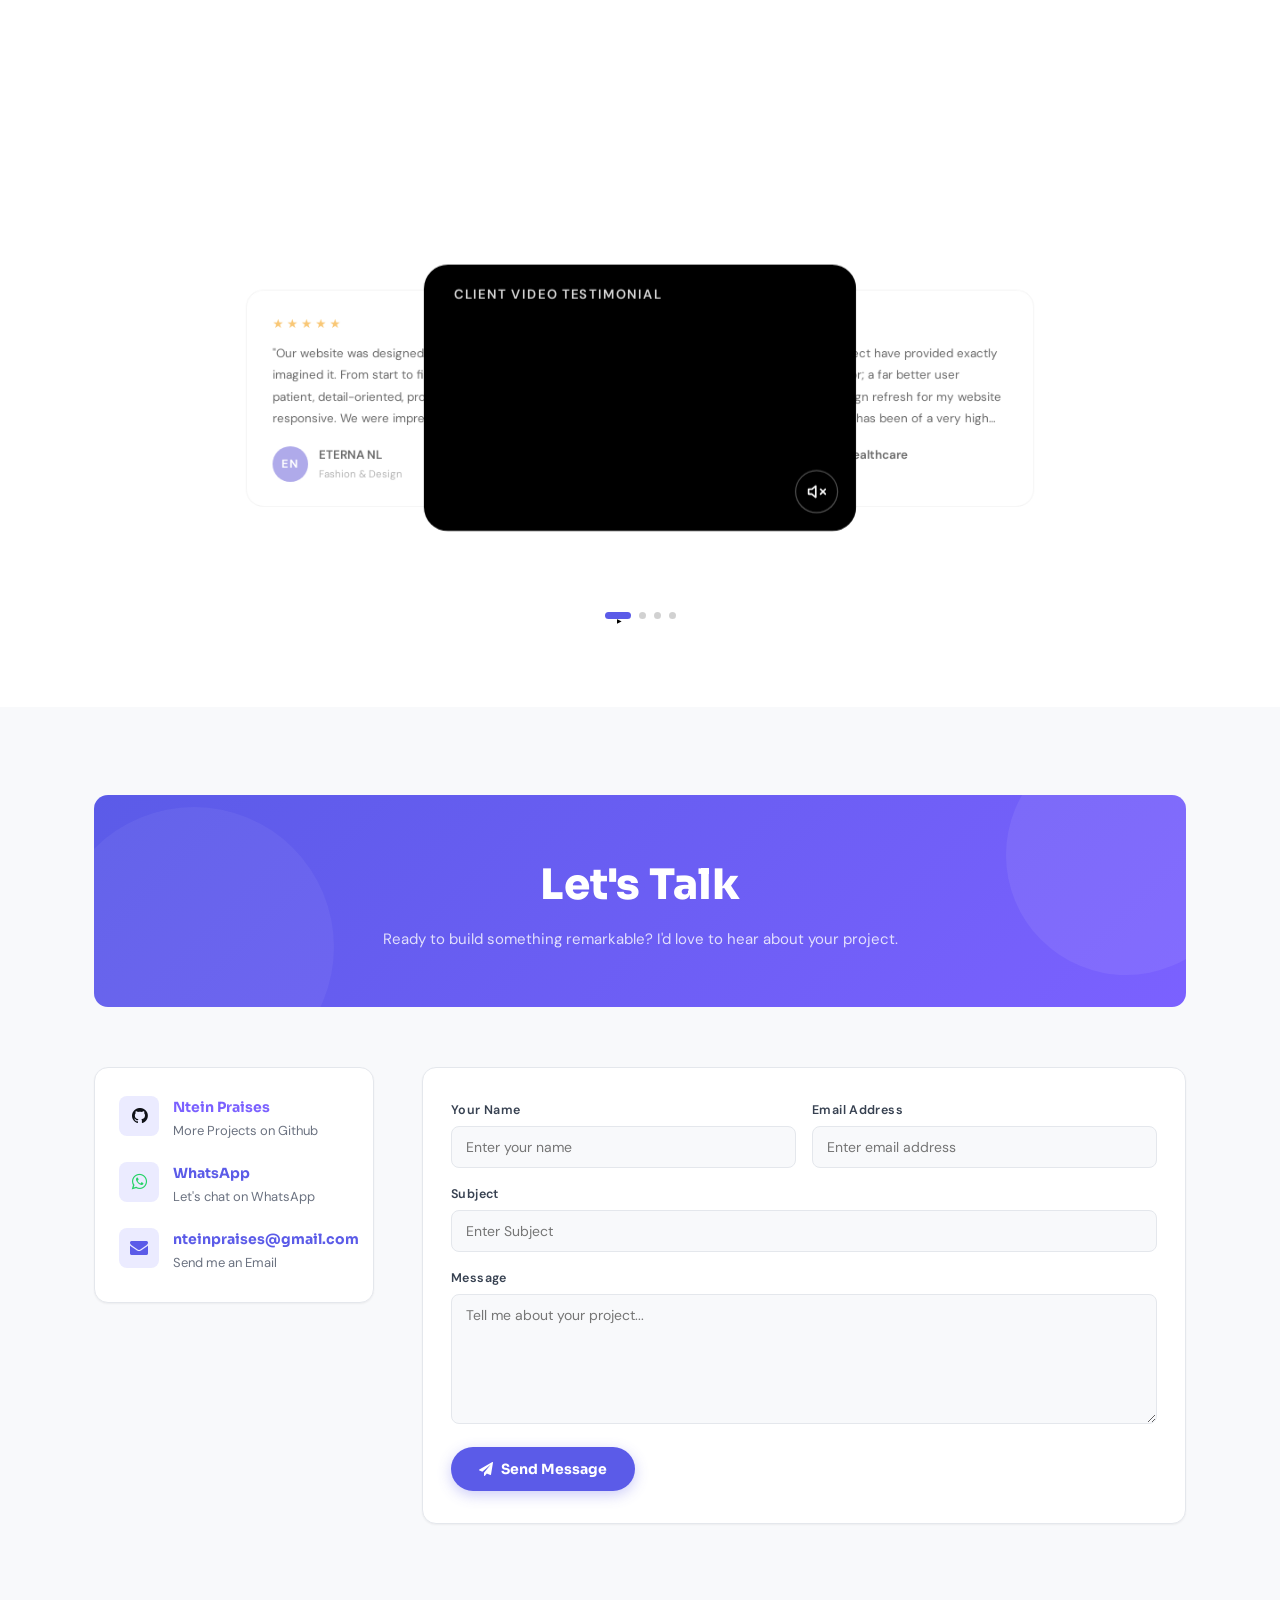
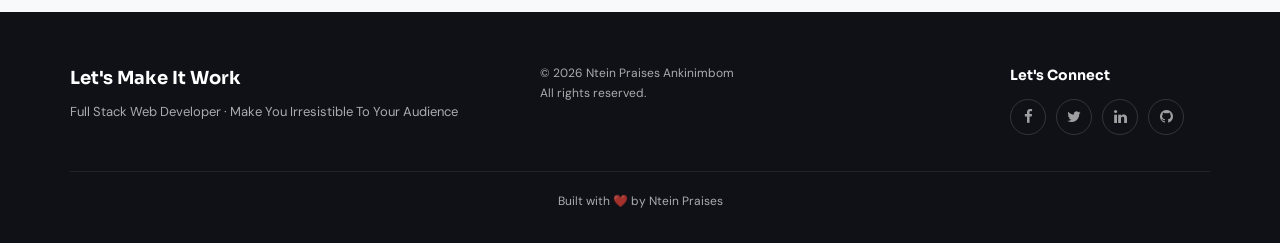
==== commit d37d76eb: "system update" ====
--- a/index.html
+++ b/index.html
@@ -139,7 +139,7 @@
         <h1 class="hero-name">Ntein Praises</h1>
         <p class="hero-role">Software Engineer</p>
         <p class="hero-bio">I build mordern and scalable web/mobile applications for startups, founders and digital agencies that attract more customers 
-          and increase your sales  even while you sleep, developping SaaS products that scales as your business goals get bigger. Automating Your business
+          and increases your sales even while you sleep. I automate Your business
            so it can run by itself: manage clients, follow up leads and handle daily tasks without needing extra and constant effort</p>
         <div class="hero-contacts">
           <a href="https://wa.me/237654099666" target="_blank" class="hero-contact-item"><i class="fa fa-phone"></i> Call Me Now</a>
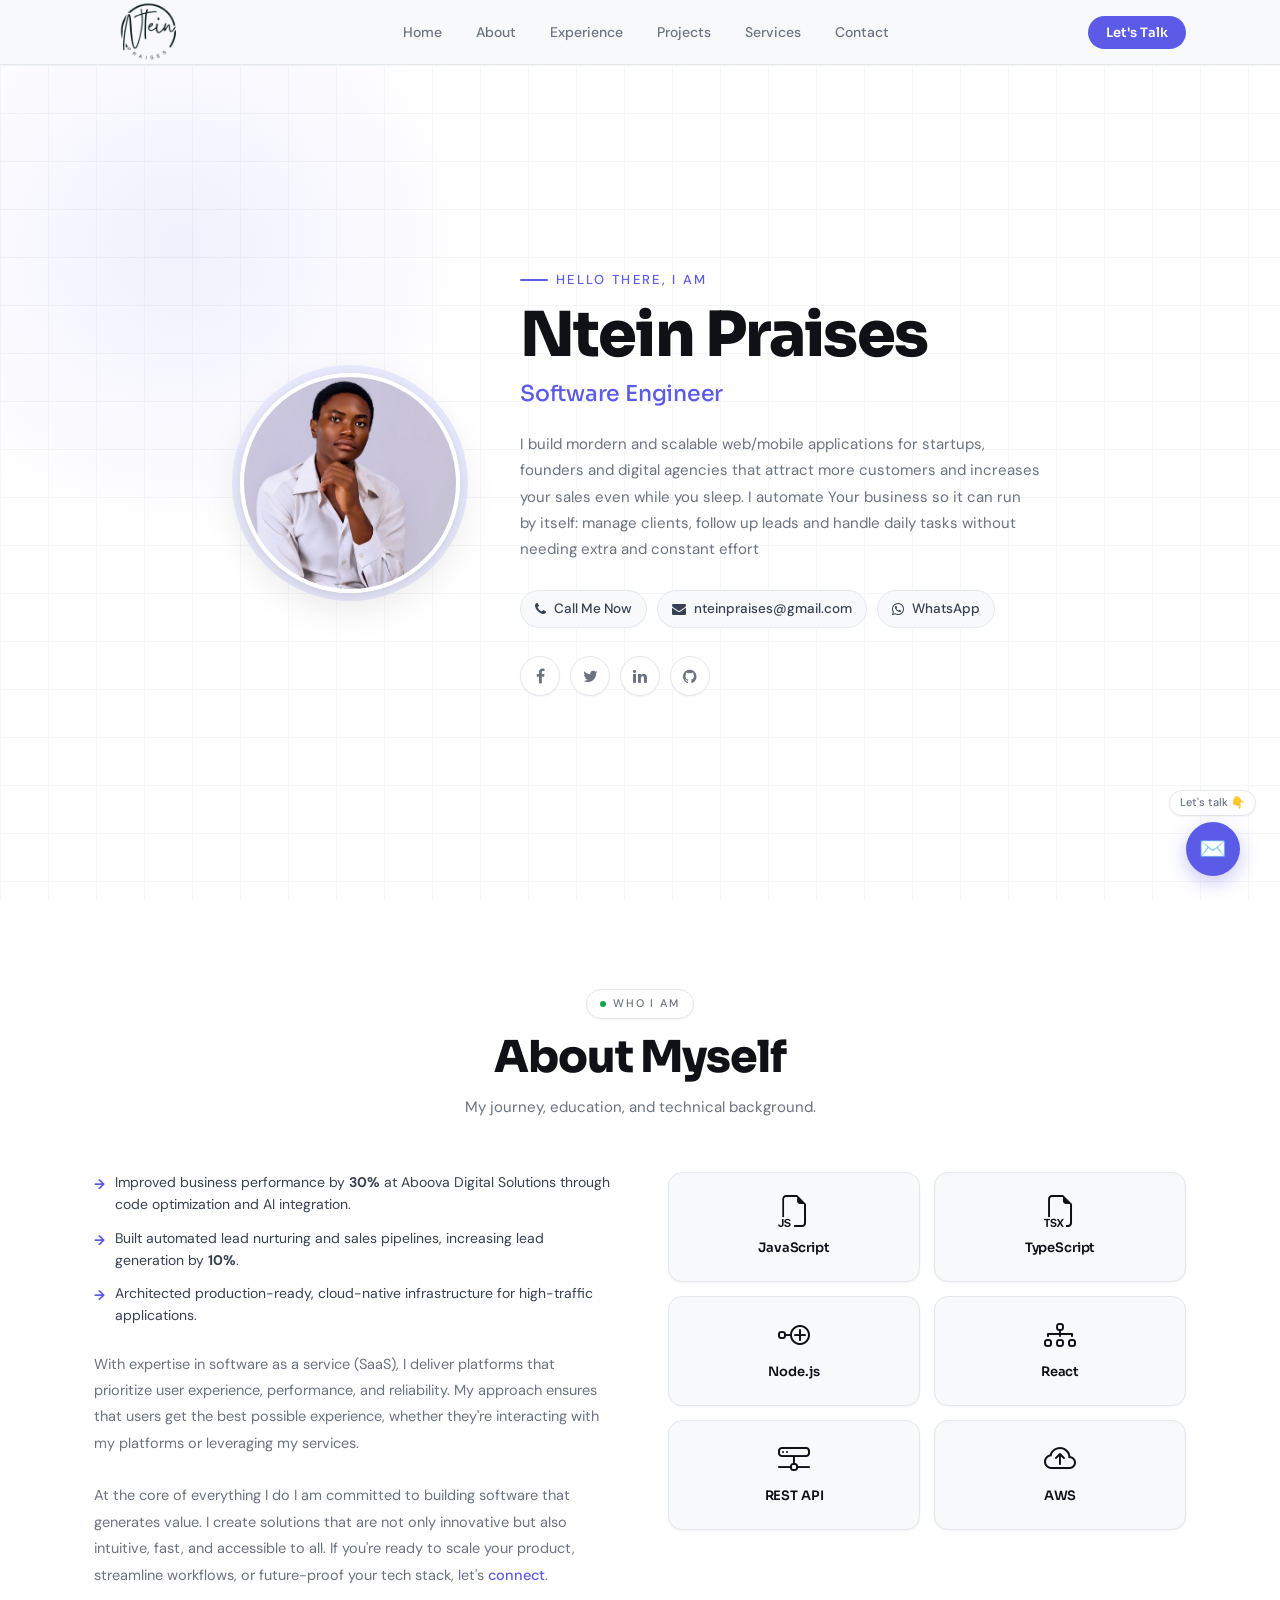
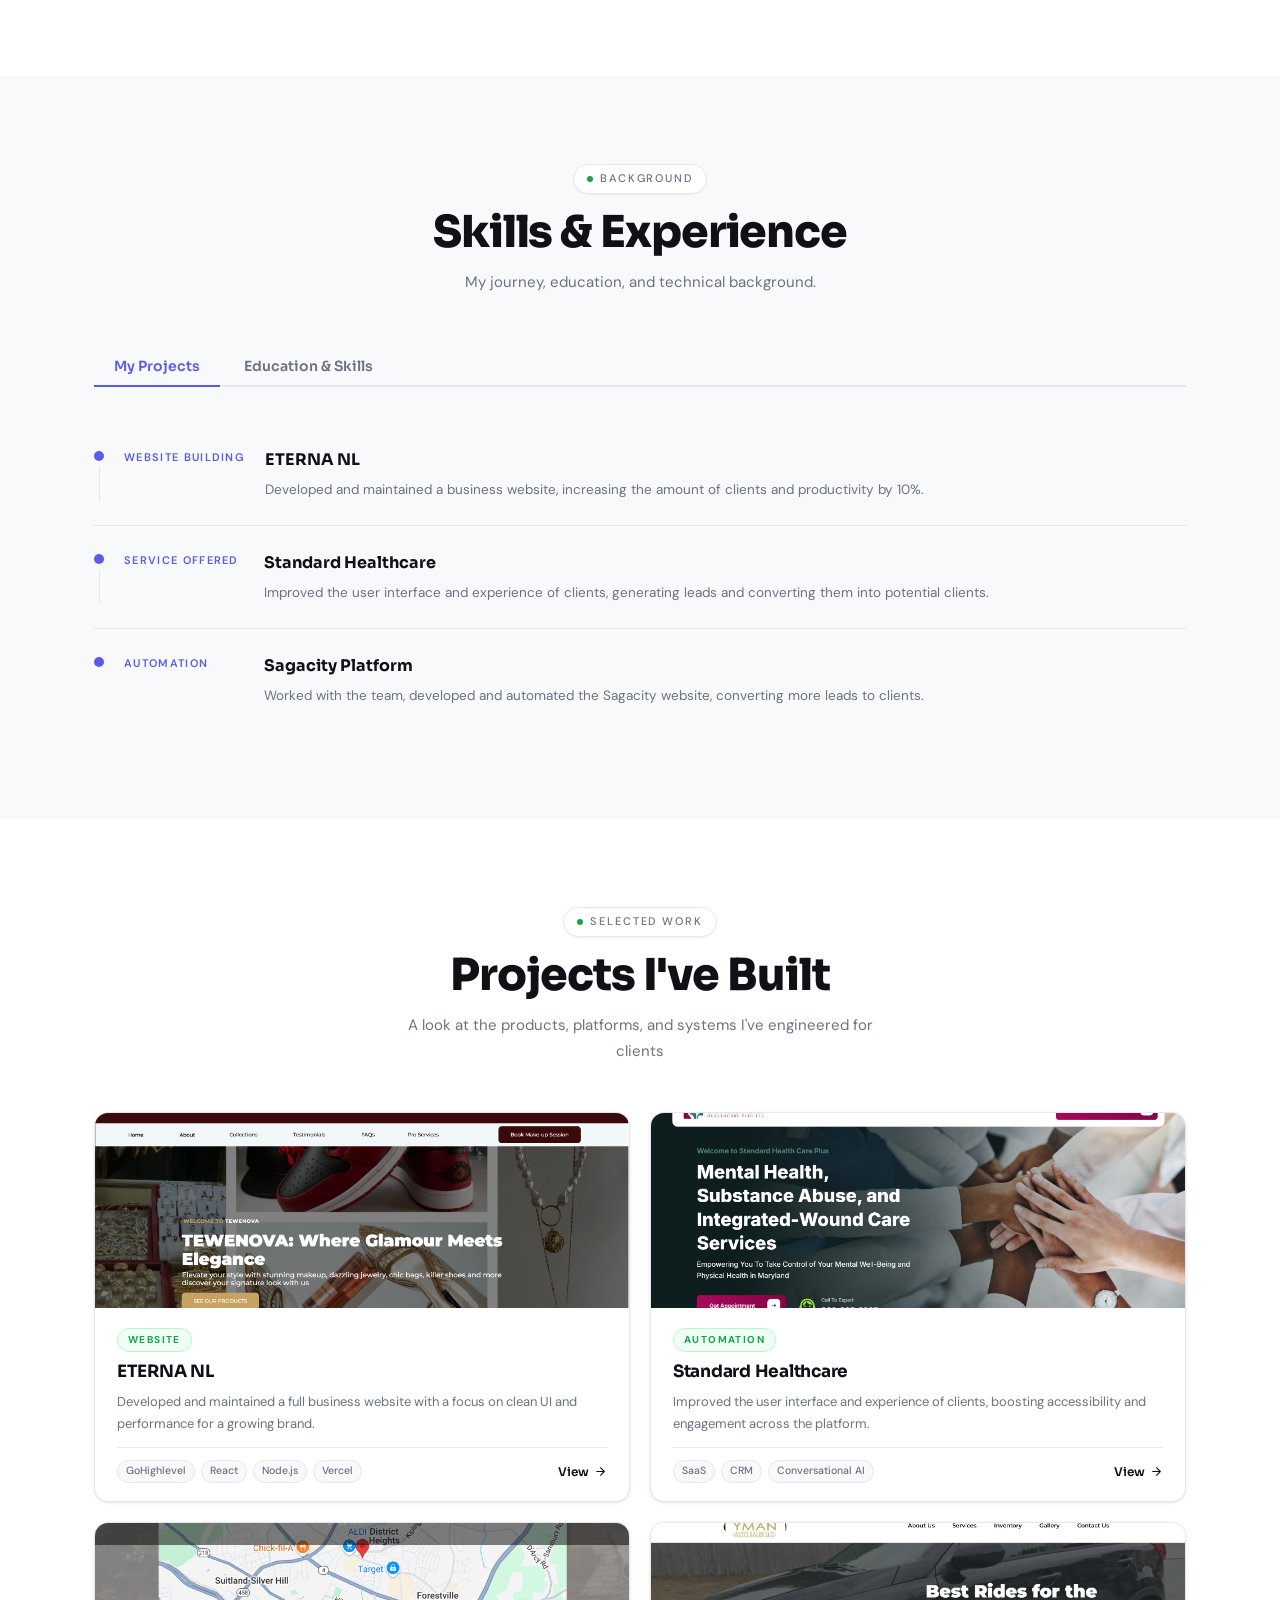
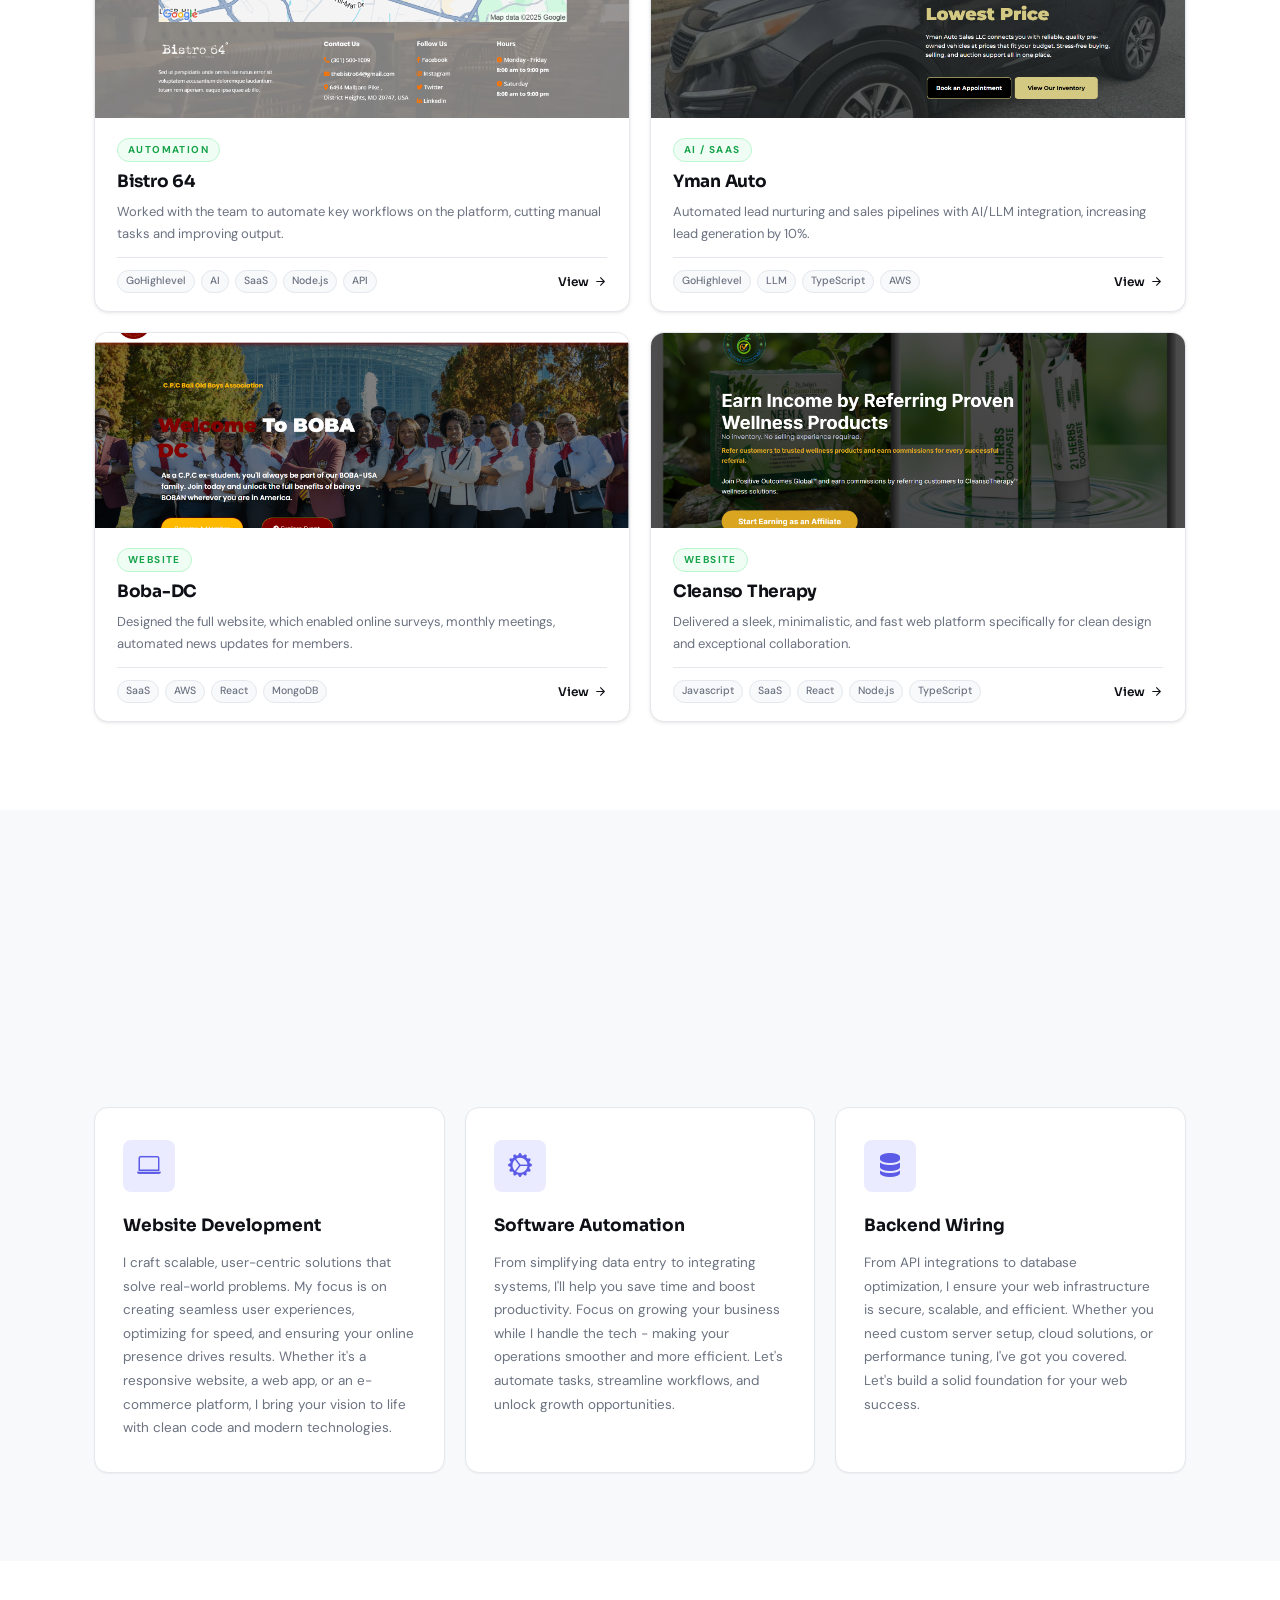
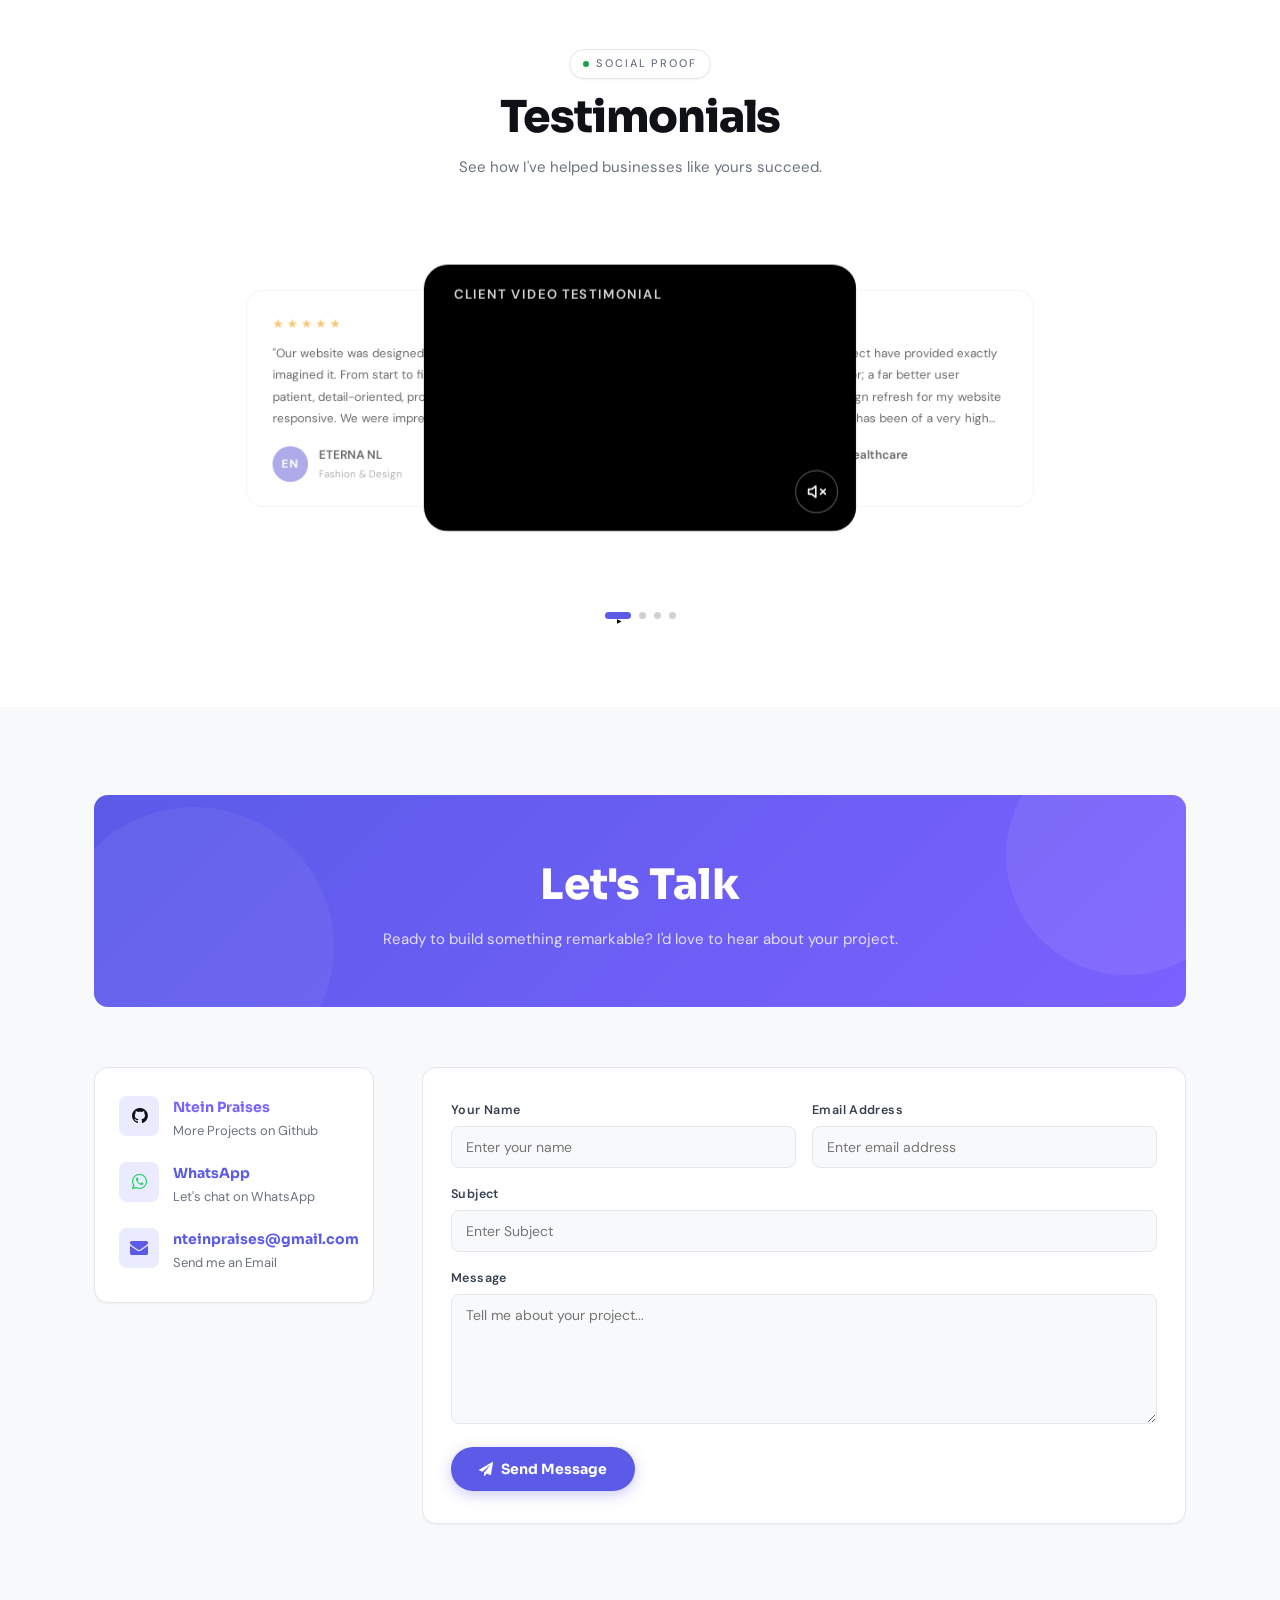
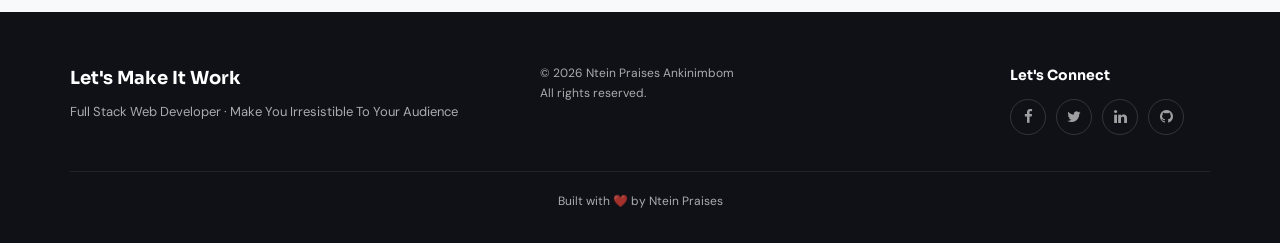
==== commit ad7cca9a: "meta data update" ====
--- a/index.html
+++ b/index.html
@@ -8,7 +8,7 @@
 <meta name="viewport" content="width=device-width, initial-scale=1.0">
 <title>Ntein Praises | Software Engineer — Web, SaaS & AI Solutions · Cameroon</title>
 <meta name="description" content="Ntein Praises is a Software Engineer based in Cameroon specializing in web development, SaaS platforms, AI/LLM integration, and automation systems for startups and digital agencies.">
-<meta name="keywords" content="Ntein Praises, software engineer Cameroon, web developer Cameroon, SaaS developer, AI developer, React developer, Node.js developer, automation engineer, full stack developer Africa">
+<meta name="keywords" content="Ntein Praises, software engineer Cameroon, web developer Cameroon, SaaS developer, AI developer, React developer, Node.js developer, automation engineer, full stack developer Cameroon, freelance software engineer, software solutions Cameroon, web applications Cameroon, AI/LLM integration Cameroon, software automation Cameroon, software development services Cameroon, software consultant Cameroon, software engineer for startups, software engineer for digital agencies">
 <meta name="author" content="Ntein Praises Ankinimbom">
 <meta name="robots" content="index, follow">
 <link rel="canonical" href="https://nteinpraises.vercel.app/">
@@ -20,7 +20,7 @@
 <meta property="og:type" content="website">
 <meta property="og:url" content="https://nteinpraises.vercel.app/">
 <meta property="og:title" content="Ntein Praises | Software Engineer — Web, SaaS & AI Solutions">
-<meta property="og:description" content="I build scalable web applications, SaaS platforms, and AI-driven automation systems for startups and digital agencies. Based in Cameroon, working globally.">
+<meta property="og:description" content="I build scalable web applications, SaaS platforms and AI/LLM automated systems for startups and digital agencies. Based in Cameroon, working globally.">
 <meta property="og:image" content="https://nteinpraises.vercel.app/img/PP.jpeg">
 <meta property="og:image:width" content="1200">
 <meta property="og:image:height" content="630">
@@ -63,7 +63,7 @@
   "knowsAbout": [
     "JavaScript", "TypeScript", "React", "Node.js",
     "SaaS Development", "AI Integration", "AWS", "REST APIs",
-    "Web Development", "Software Automation"
+    "Web Development", "Software Automation","GoHighlevel"
   ],
   "worksFor": {
     "@type": "Organization",
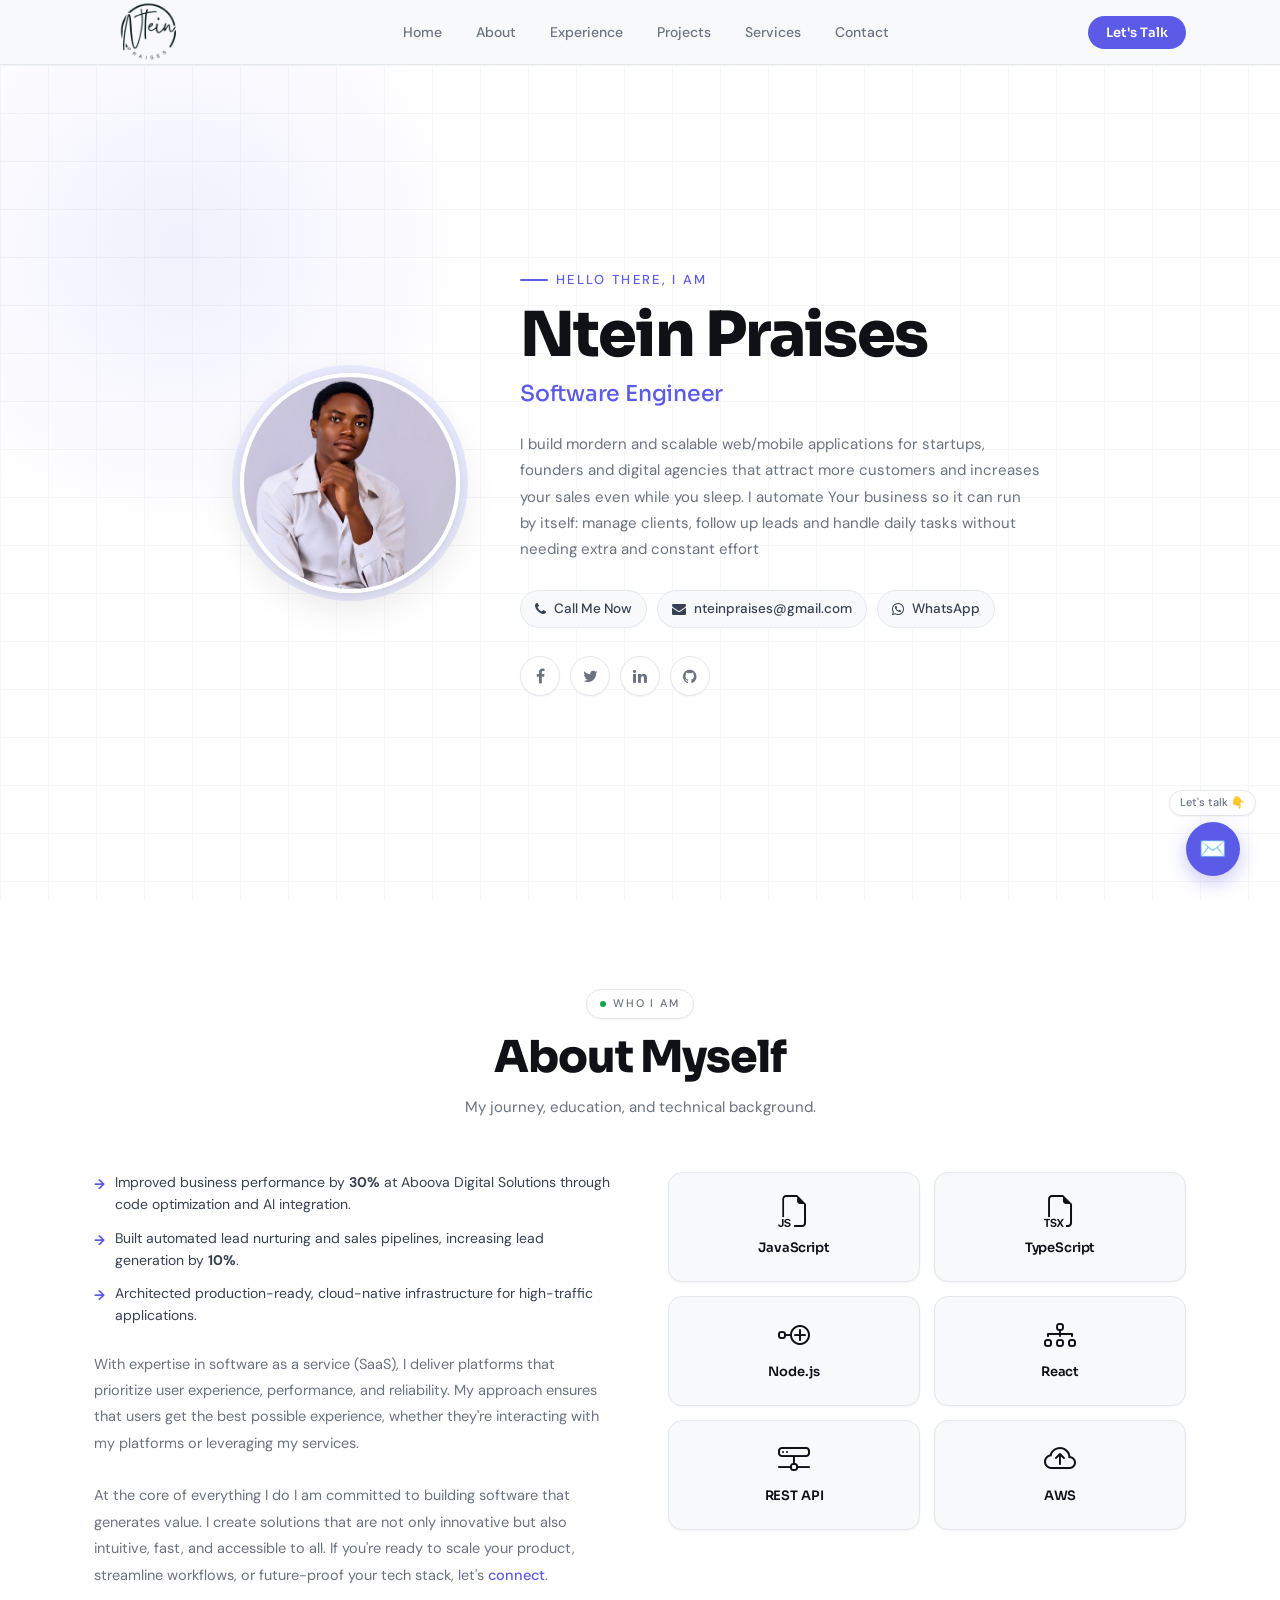
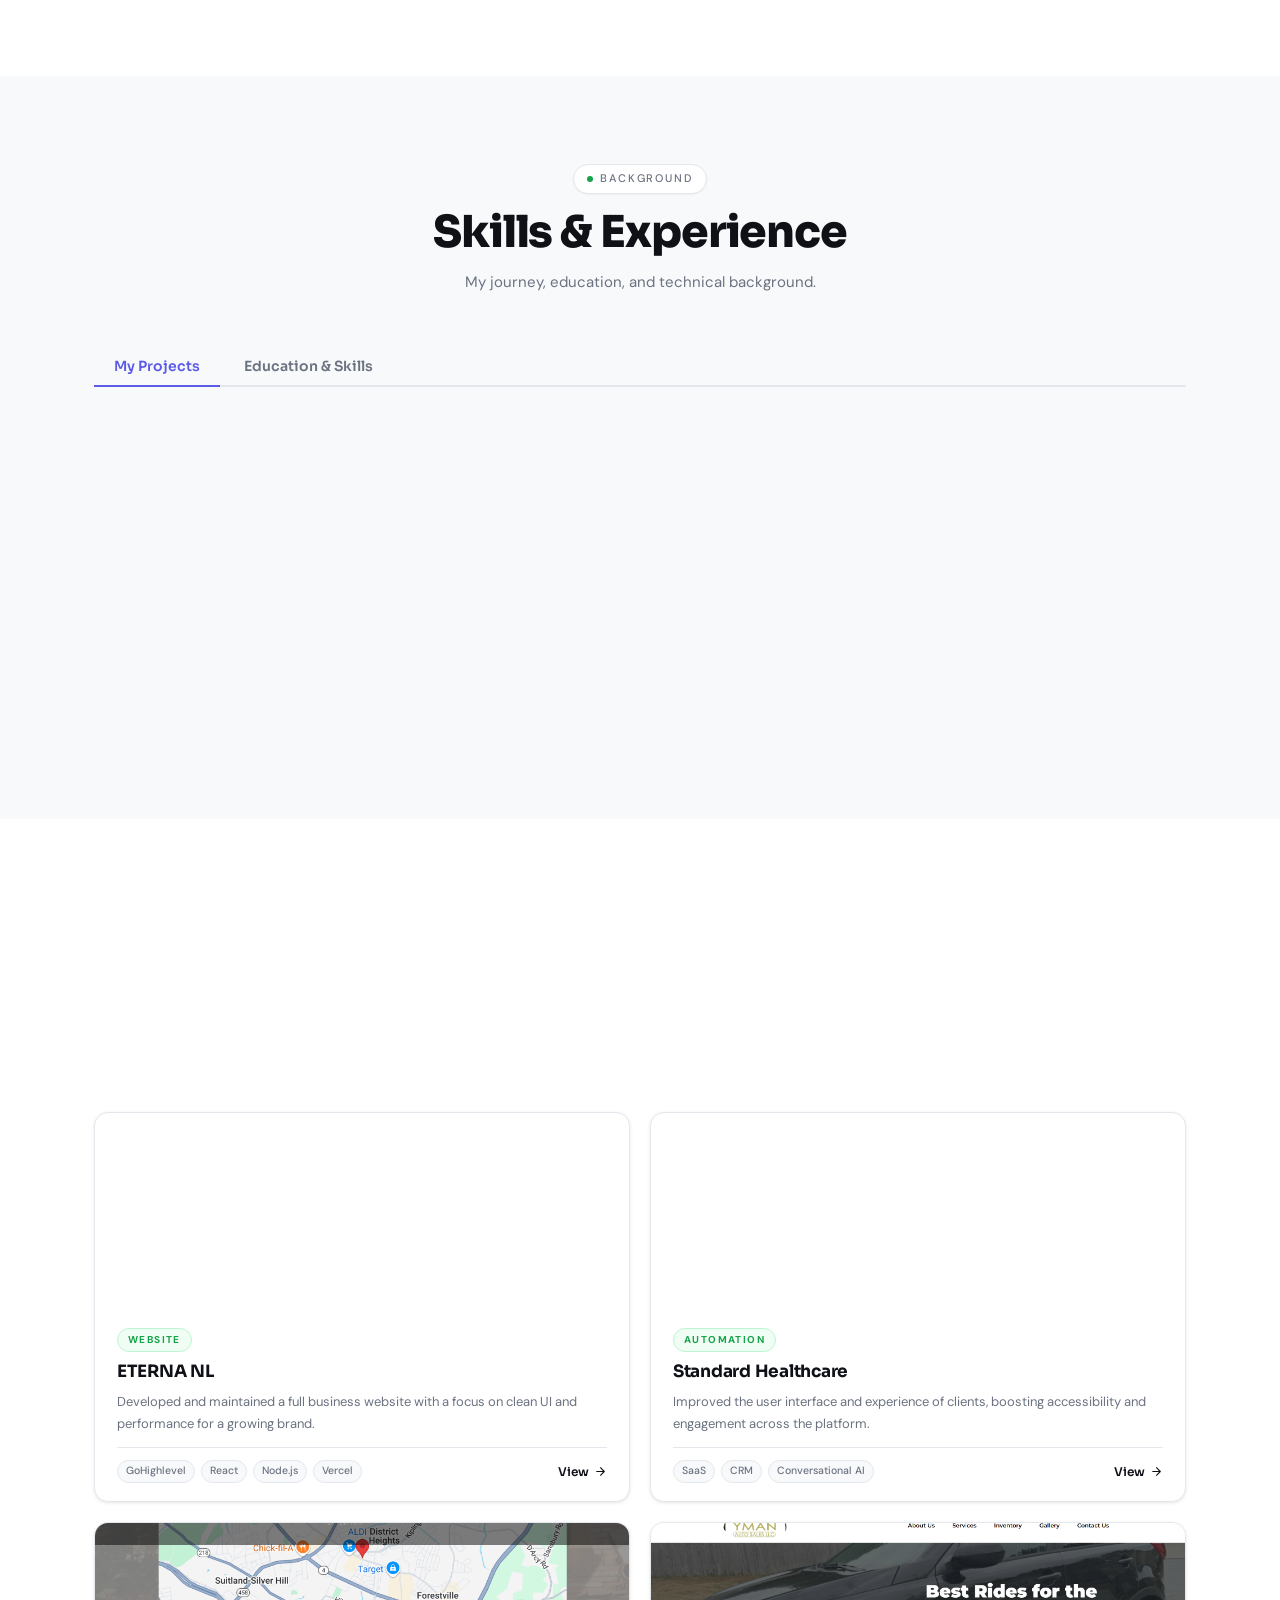
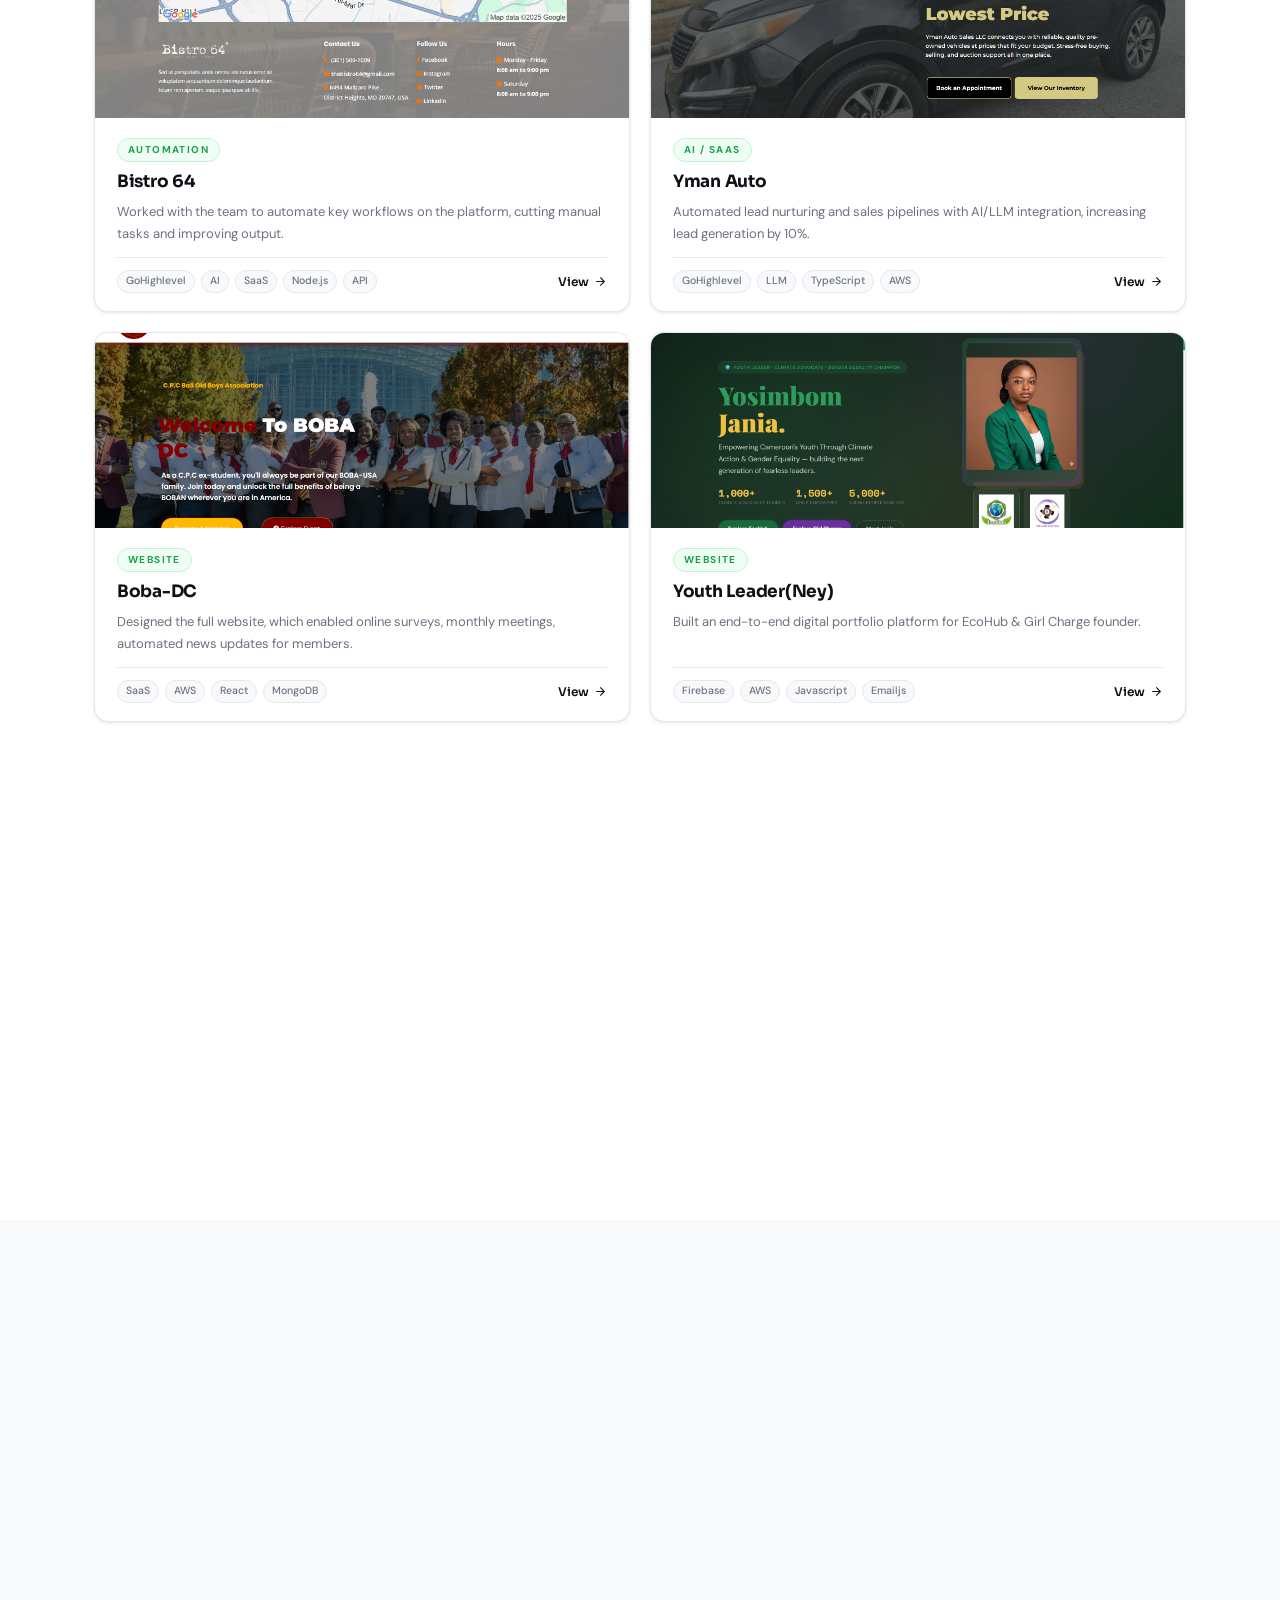
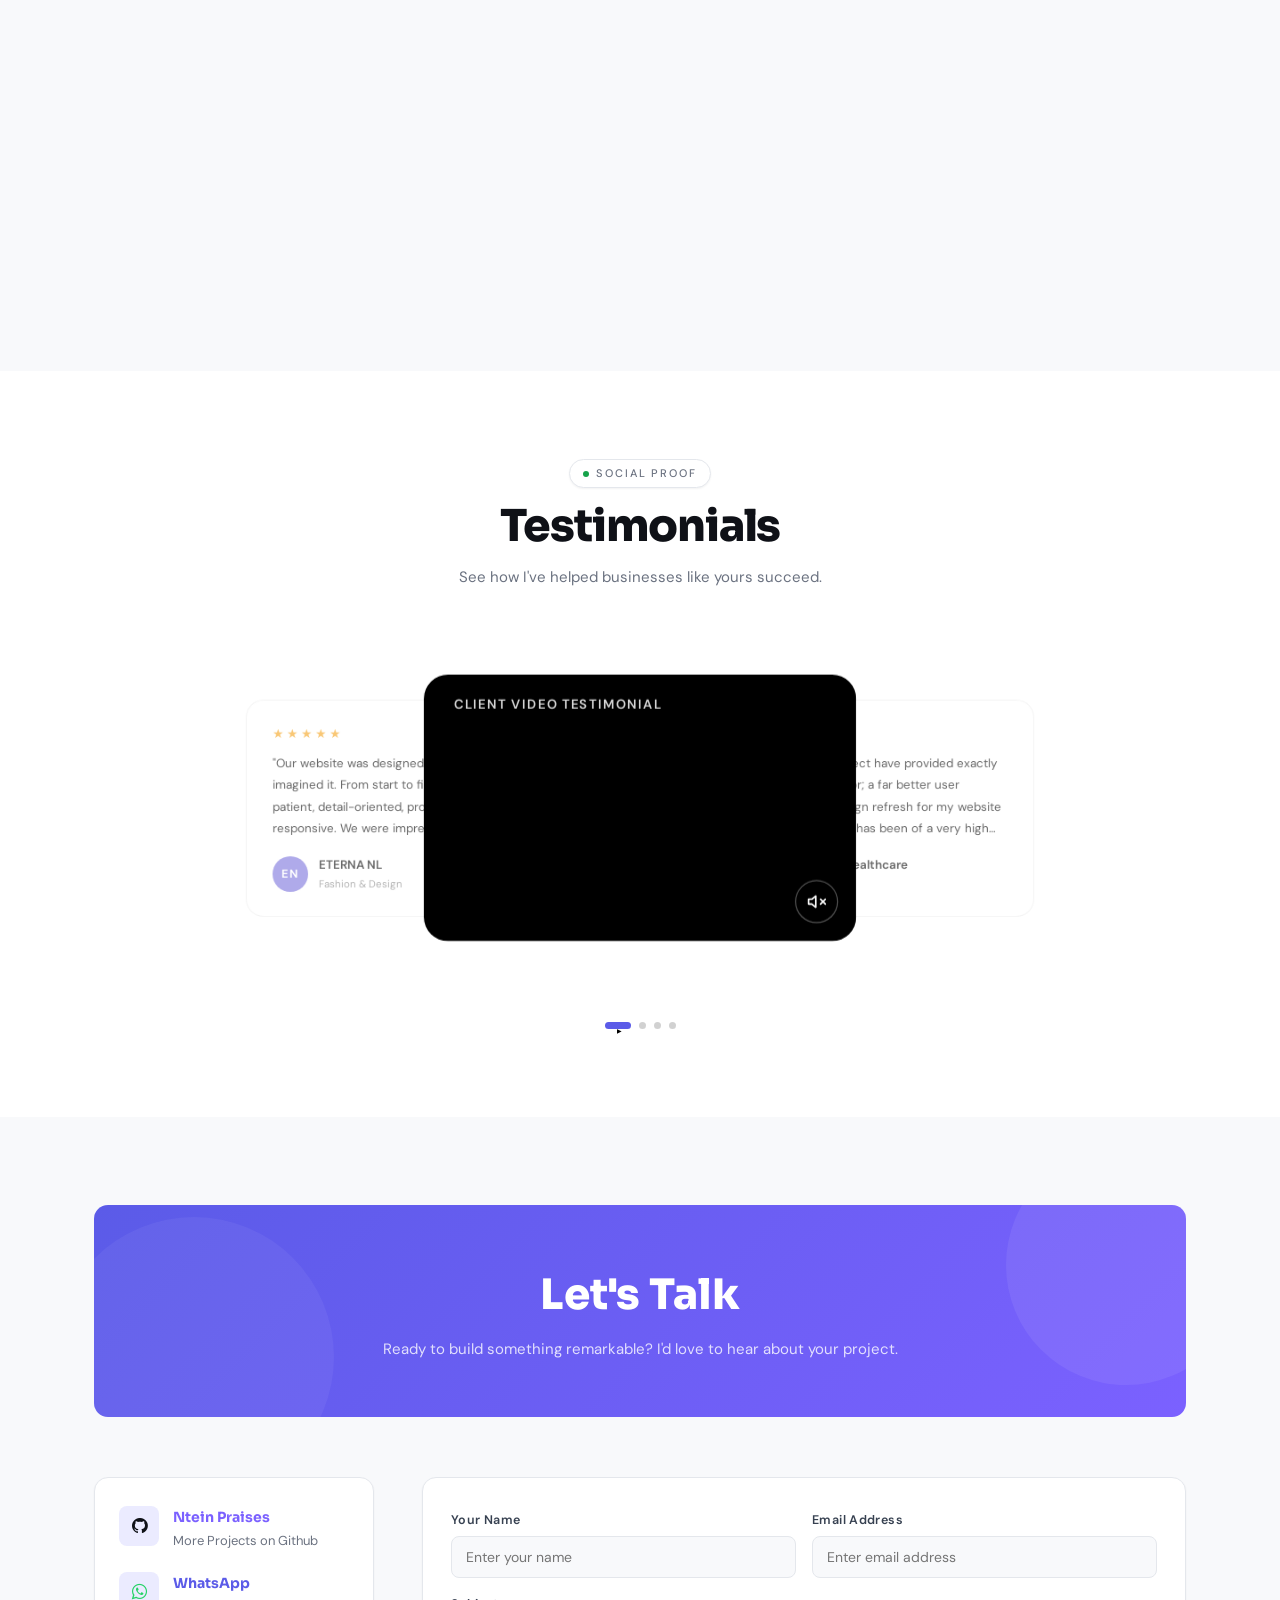
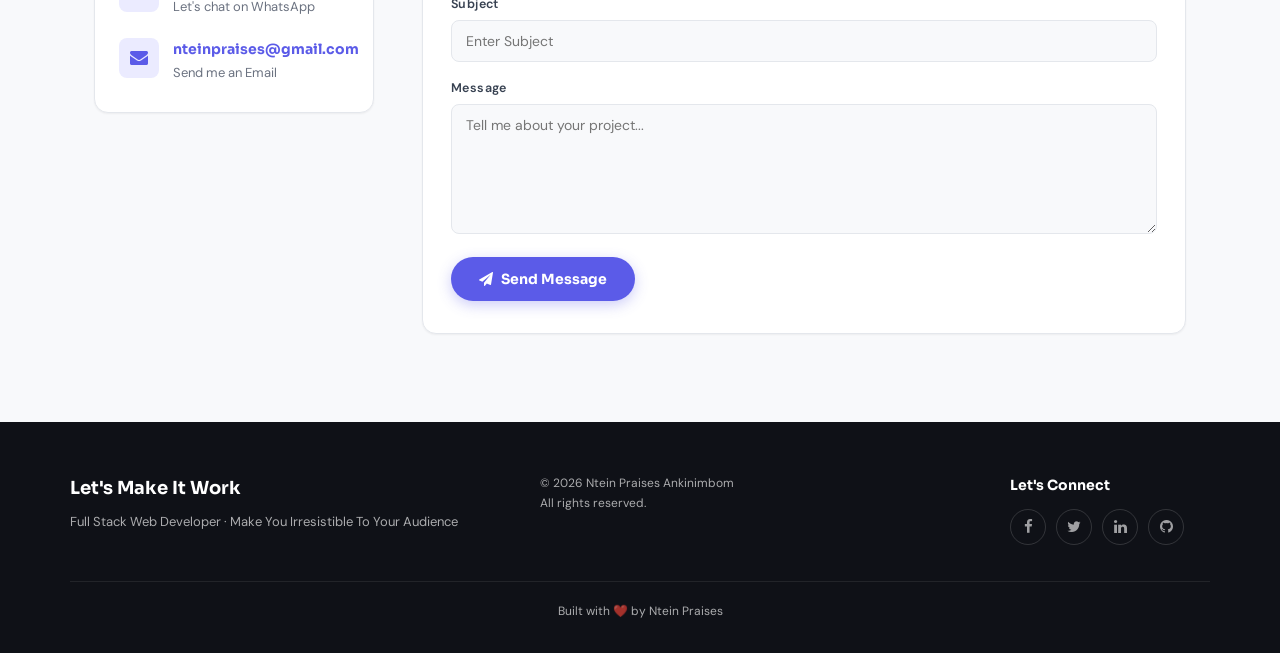
==== commit 0123a875: "jania's project added" ====
--- a/index.html
+++ b/index.html
@@ -312,6 +312,18 @@
         </div>
       </div>
       <div class="project-card" onclick="openProject(5)">
+        <div class="card-thumb"><img src="img/Jania/jan1.png" alt="Cloud Infrastructure"></div>
+        <div class="card-body">
+          <div class="card-row"><span class="card-tag">Website</span><span class="card-year"></span></div>
+          <div class="card-title">Youth Leader(Ney)</div>
+          <div class="card-desc">Built an end-to-end digital portfolio platform for EcoHub & Girl Charge founder.</div>
+          <div class="card-foot">
+            <div class="card-pills"><span class="pill-sm">Firebase</span><span class="pill-sm">AWS</span><span class="pill-sm">Javascript</span><span class="pill-sm">Emailjs</span></div>
+            <div class="card-arrow">View <svg fill="none" stroke-width="2" viewBox="0 0 24 24"><path d="M5 12h14M12 5l7 7-7 7" stroke-linecap="round" stroke-linejoin="round"/></svg></div>
+          </div>
+        </div>
+      </div>
+      <div class="project-card" onclick="openProject(6)">
         <div class="card-thumb"><img src="img/CTPO/ctpo1.png" alt="Soccopoco"></div>
         <div class="card-body">
           <div class="card-row"><span class="card-tag">Website</span><span class="card-year"></span></div>
--- a/index.css
+++ b/index.css
@@ -64,6 +64,7 @@
 .stagger.visible > *:nth-child(3)  { opacity:1; transform:none; transition-delay:.18s }
 .stagger.visible > *:nth-child(4)  { opacity:1; transform:none; transition-delay:.25s }
 .stagger.visible > *:nth-child(5)  { opacity:1; transform:none; transition-delay:.32s }
+.stagger.visible > *:nth-child(6)  { opacity:1; transform:none; transition-delay:.39s }
 .stagger.visible > *:nth-child(6)  { opacity:1; transform:none; transition-delay:.39s }
 
 /* ================================================================
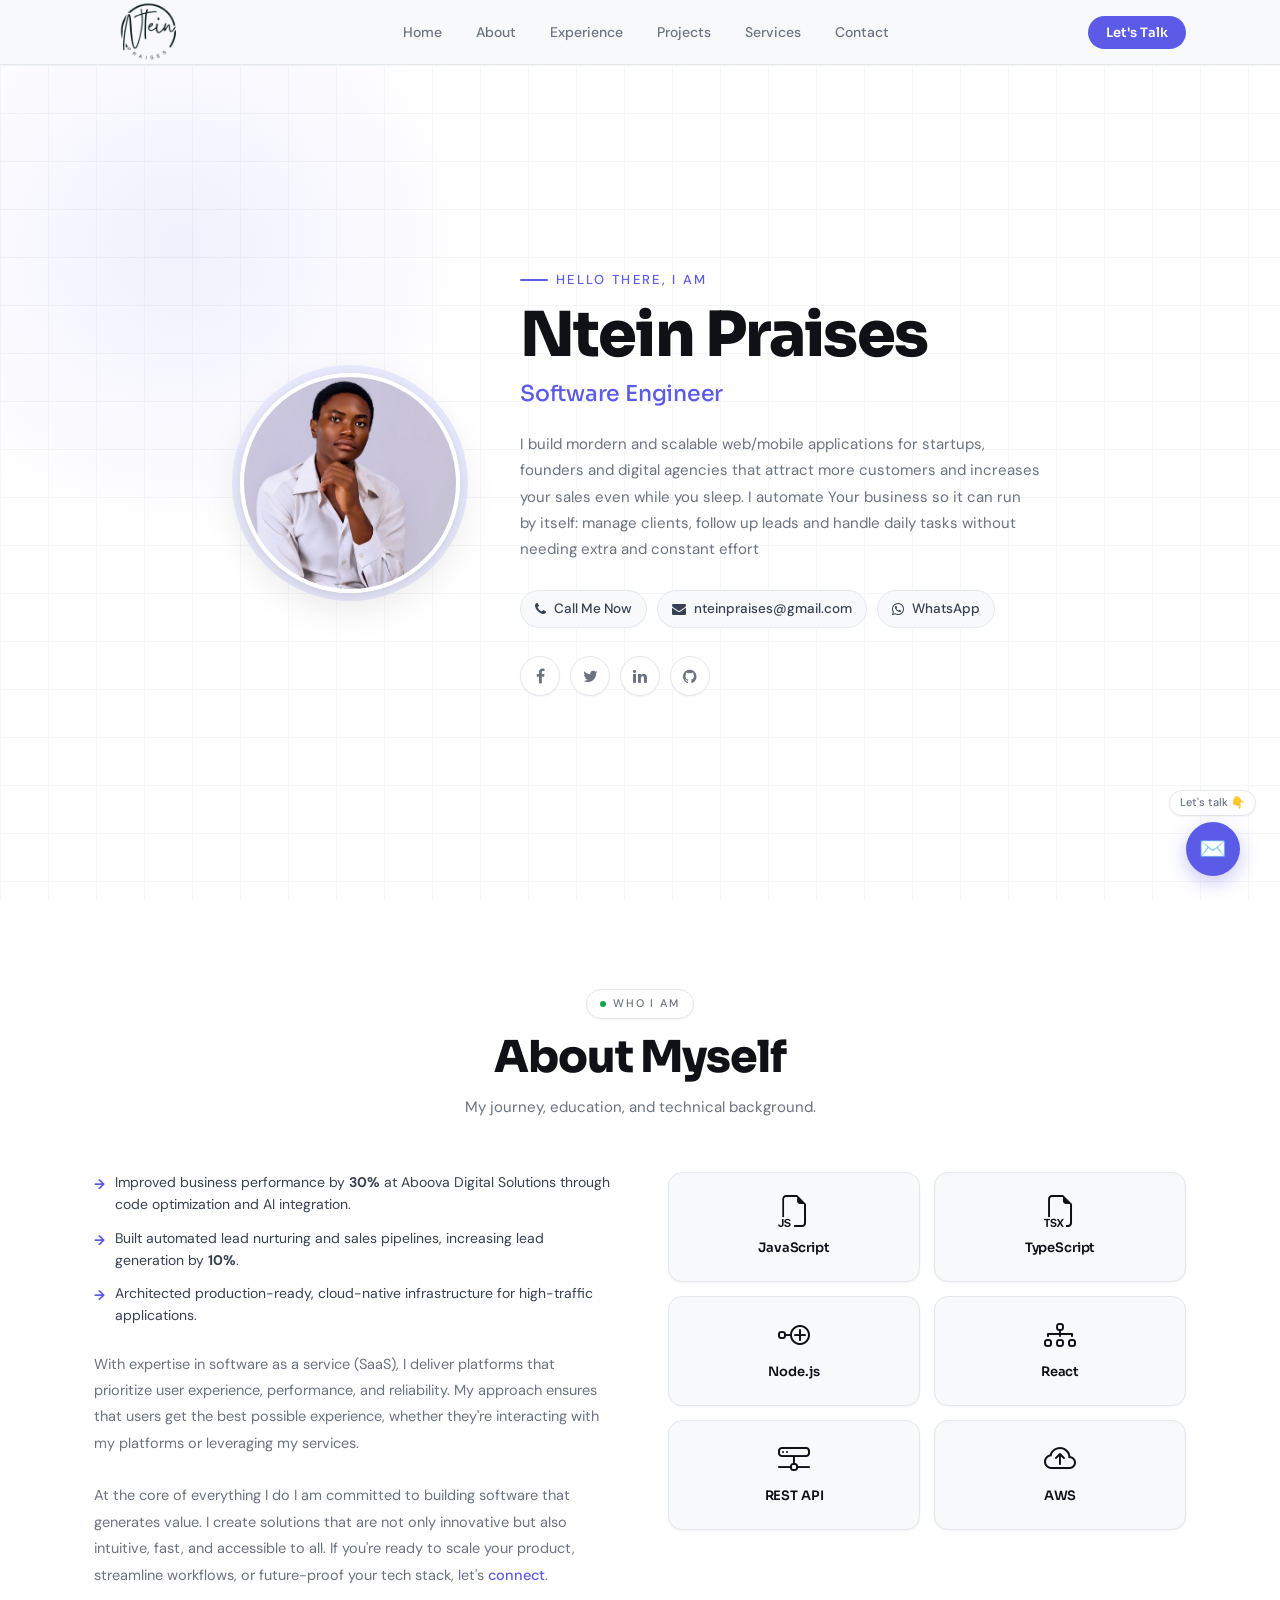
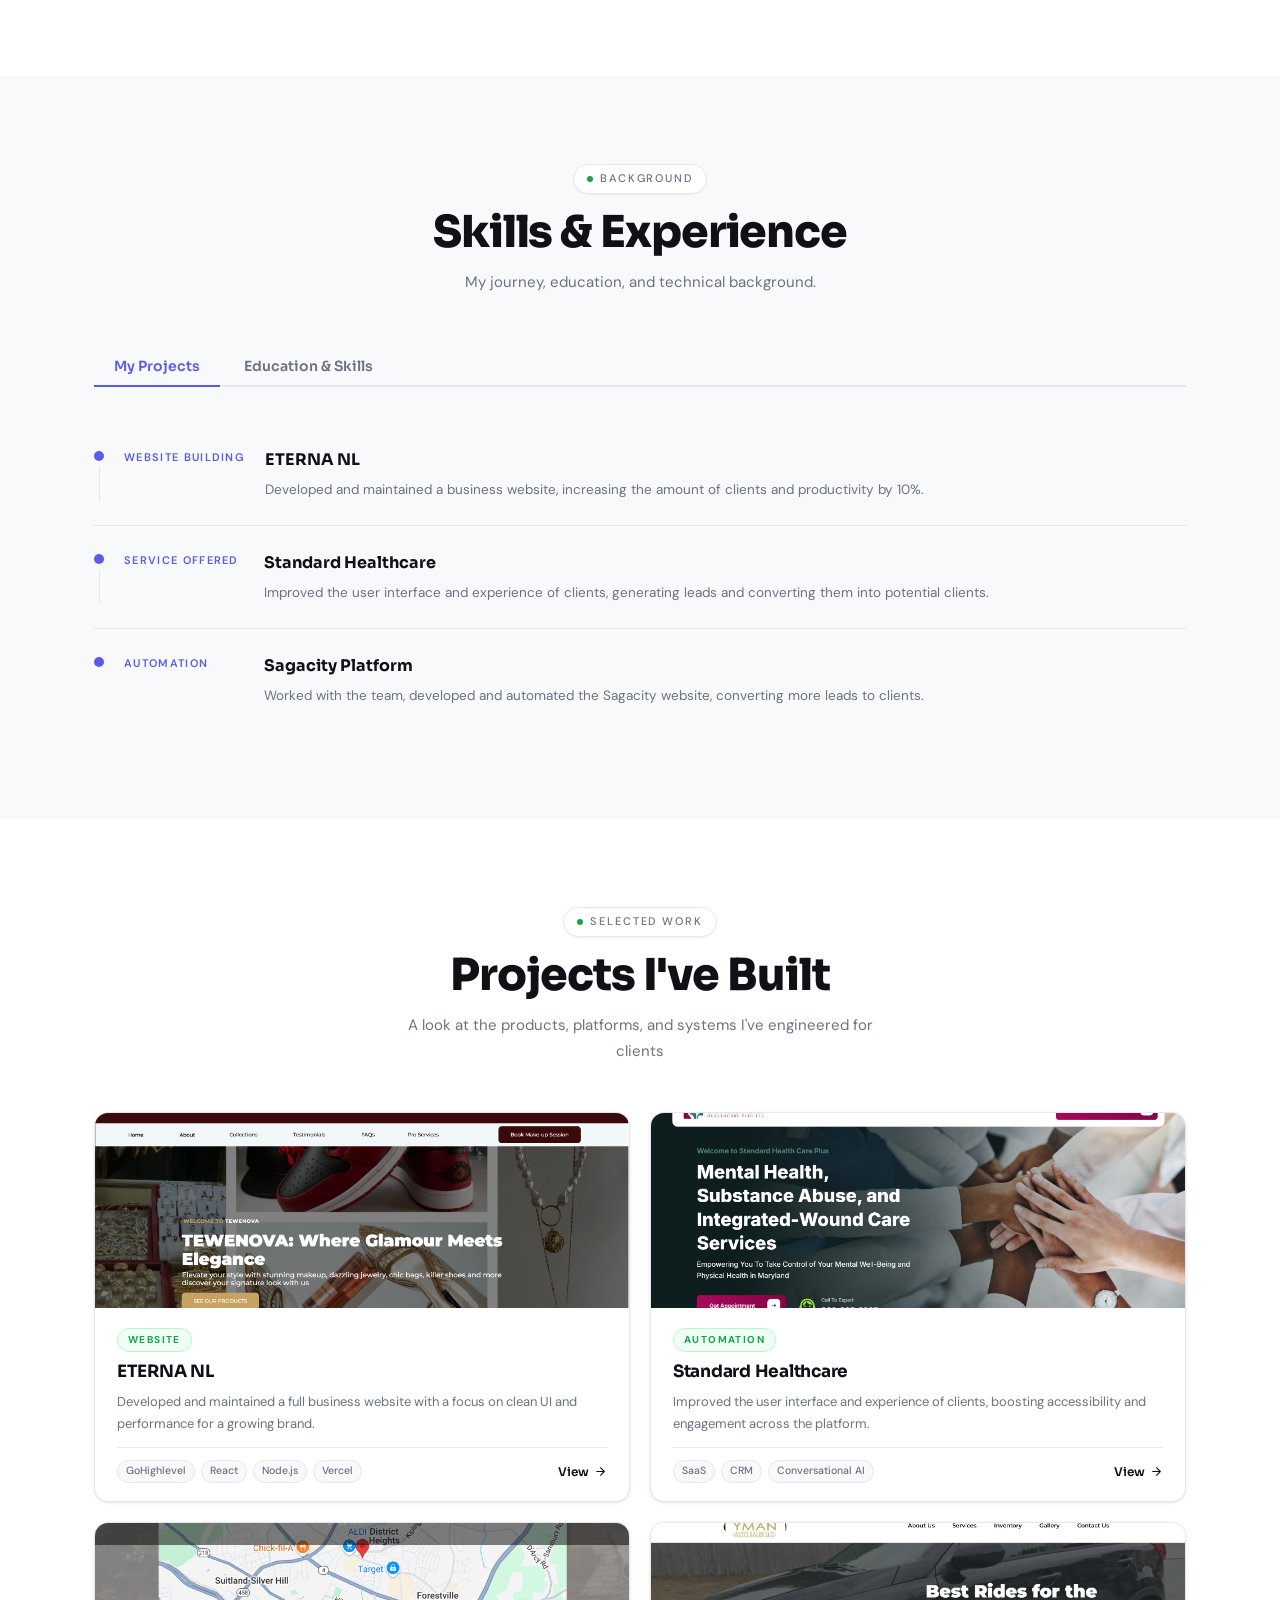
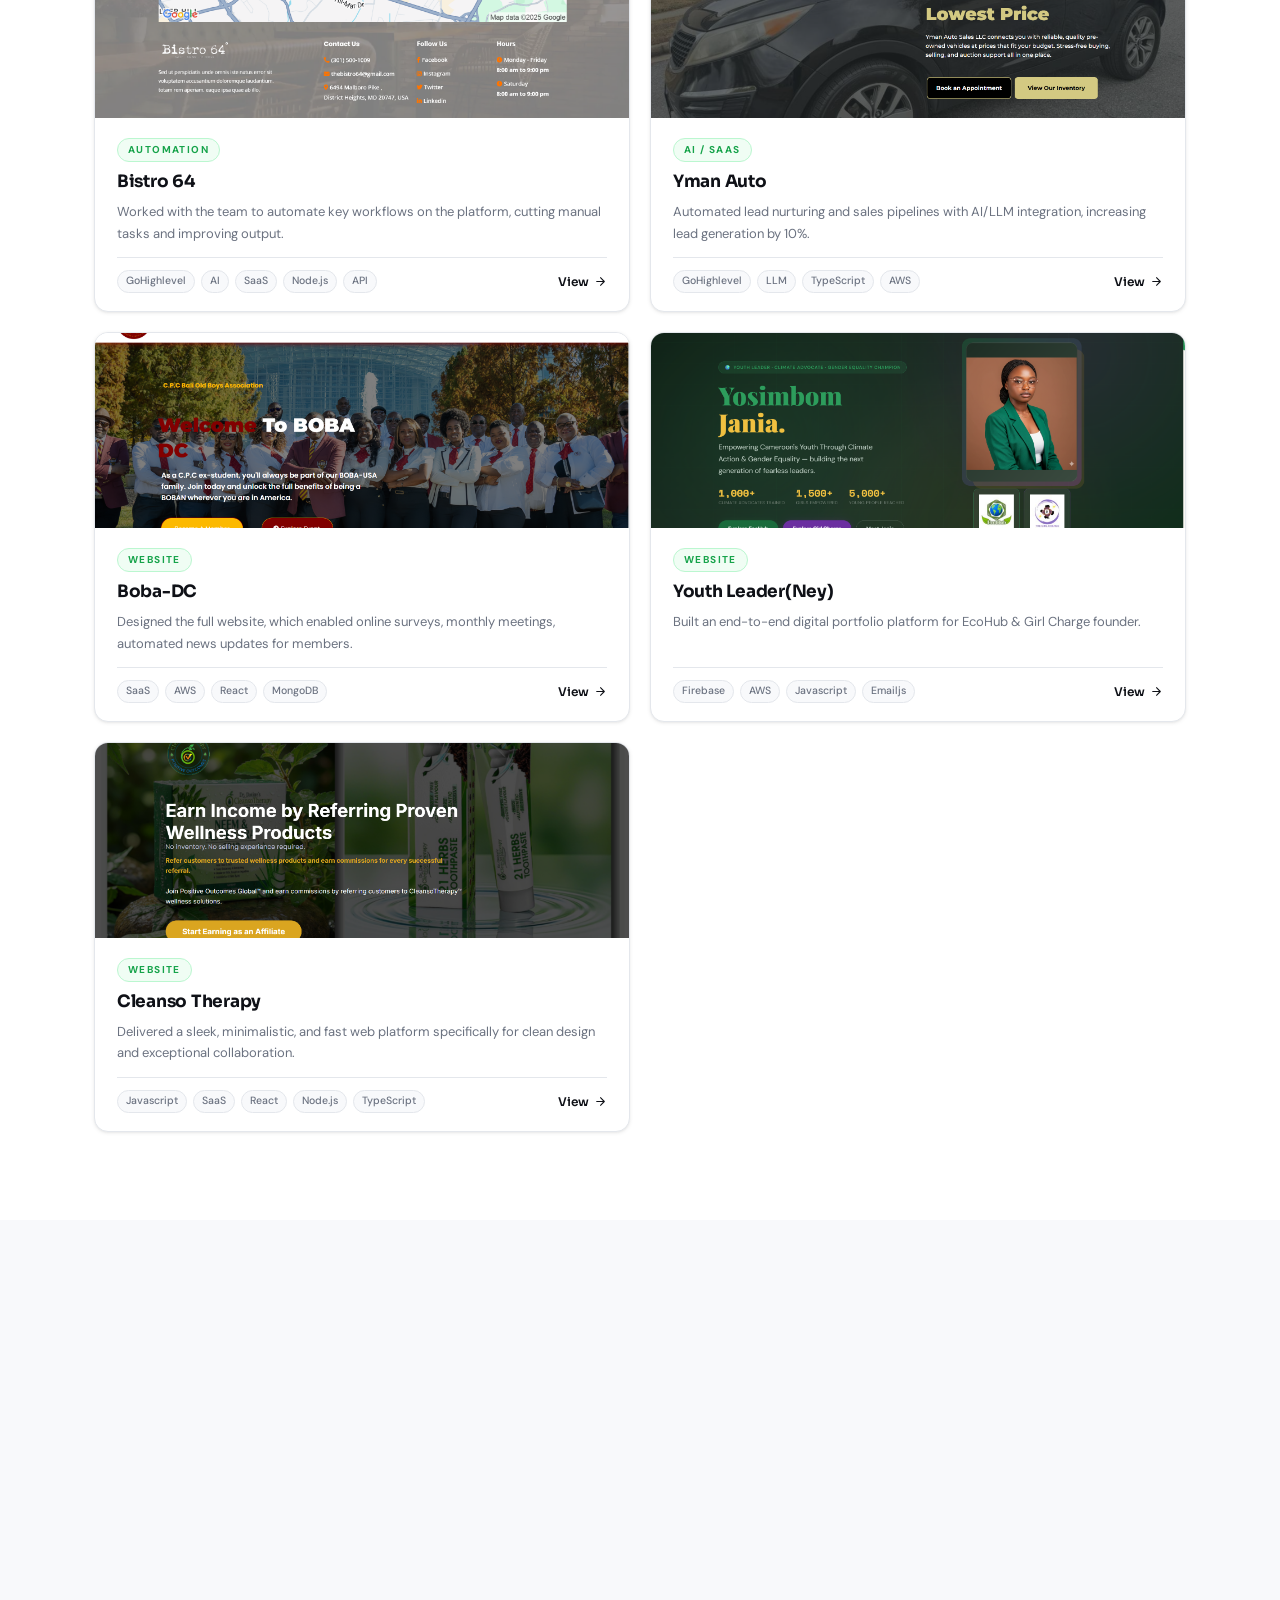
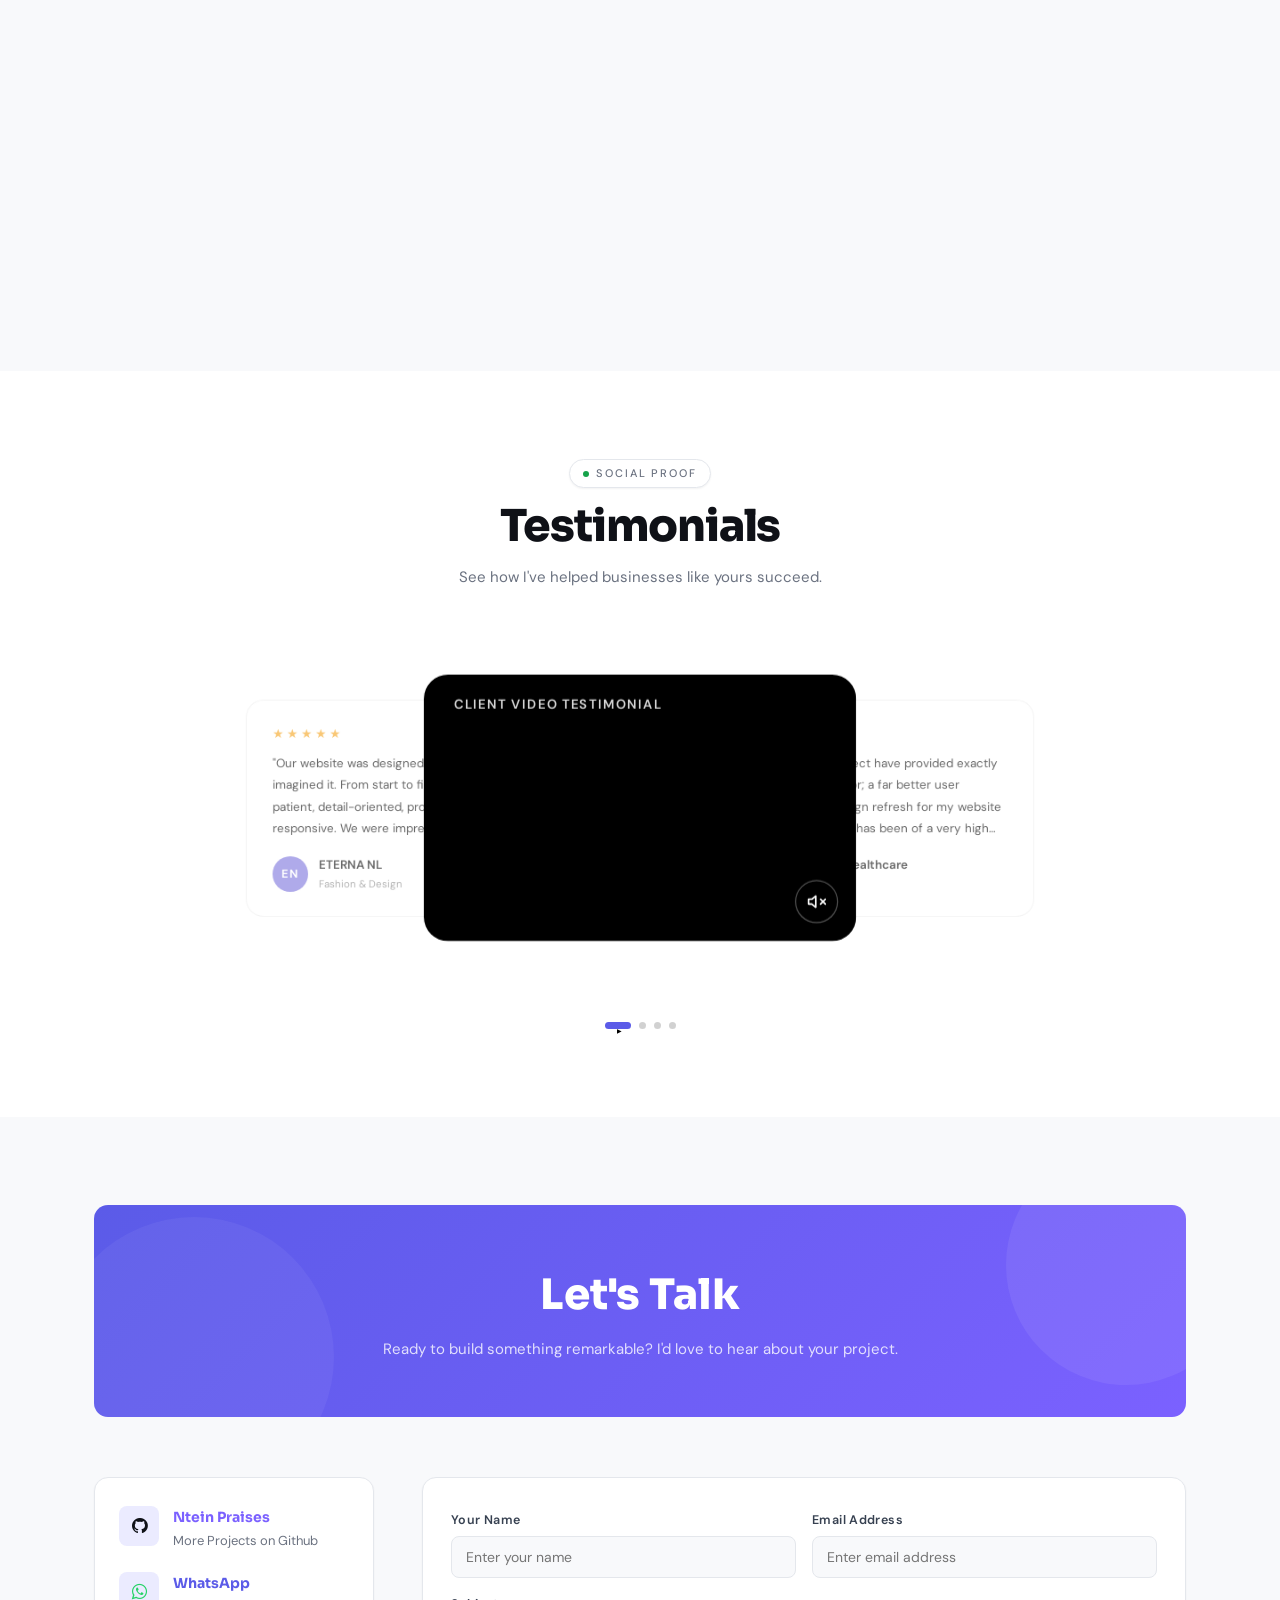
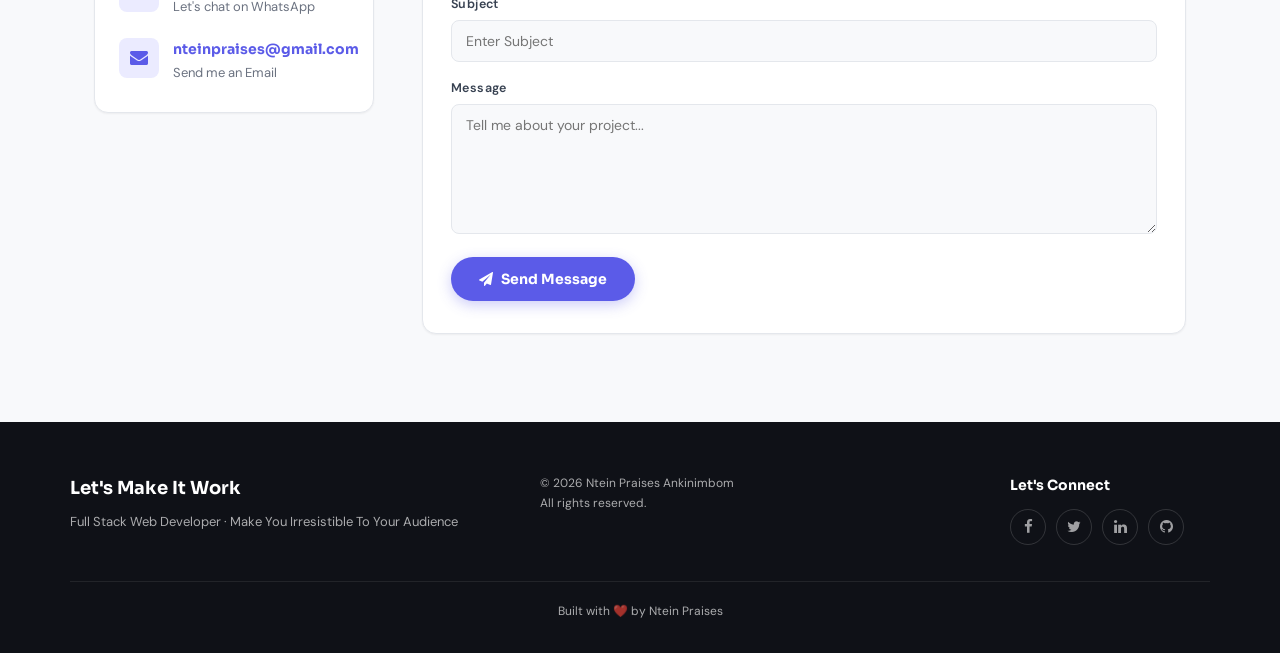
==== commit dcbfbf68: "Bobadc live site update" ====
--- a/index.html
+++ b/index.html
@@ -351,7 +351,7 @@
           <div class="d-pills" id="d-pills"></div>
           <div class="d-actions">
             <a id="d-live" href="#" class="btn-solid" target="_blank">
-              <svg width="13" height="13" fill="none" stroke="currentColor" stroke-width="2.2" viewBox="0 0 24 24"><path d="M18 13v6a2 2 0 01-2 2H5a2 2 0 01-2-2V8a2 2 0 012-2h6M15 3h6v6M10 14L21 3" stroke-linecap="round" stroke-linejoin="round"/></svg>
+              <svg width="13" height="13" fill="none" stroke="curre mntColor" stroke-width="2.2" viewBox="0 0 24 24"><path d="M18 13v6a2 2 0 01-2 2H5a2 2 0 01-2-2V8a2 2 0 012-2h6M15 3h6v6M10 14L21 3" stroke-linecap="round" stroke-linejoin="round"/></svg>
               Live Site
             </a>
             <a href="https://github.com/Nteinpraises" target="_blank" class="btn-ghost">
--- a/index.css
+++ b/index.css
@@ -65,7 +65,7 @@
 .stagger.visible > *:nth-child(4)  { opacity:1; transform:none; transition-delay:.25s }
 .stagger.visible > *:nth-child(5)  { opacity:1; transform:none; transition-delay:.32s }
 .stagger.visible > *:nth-child(6)  { opacity:1; transform:none; transition-delay:.39s }
-.stagger.visible > *:nth-child(6)  { opacity:1; transform:none; transition-delay:.39s }
+.stagger.visible > *:nth-child(7)  { opacity:1; transform:none; transition-delay:.46s }
 
 /* ================================================================
    TYPOGRAPHY HELPERS
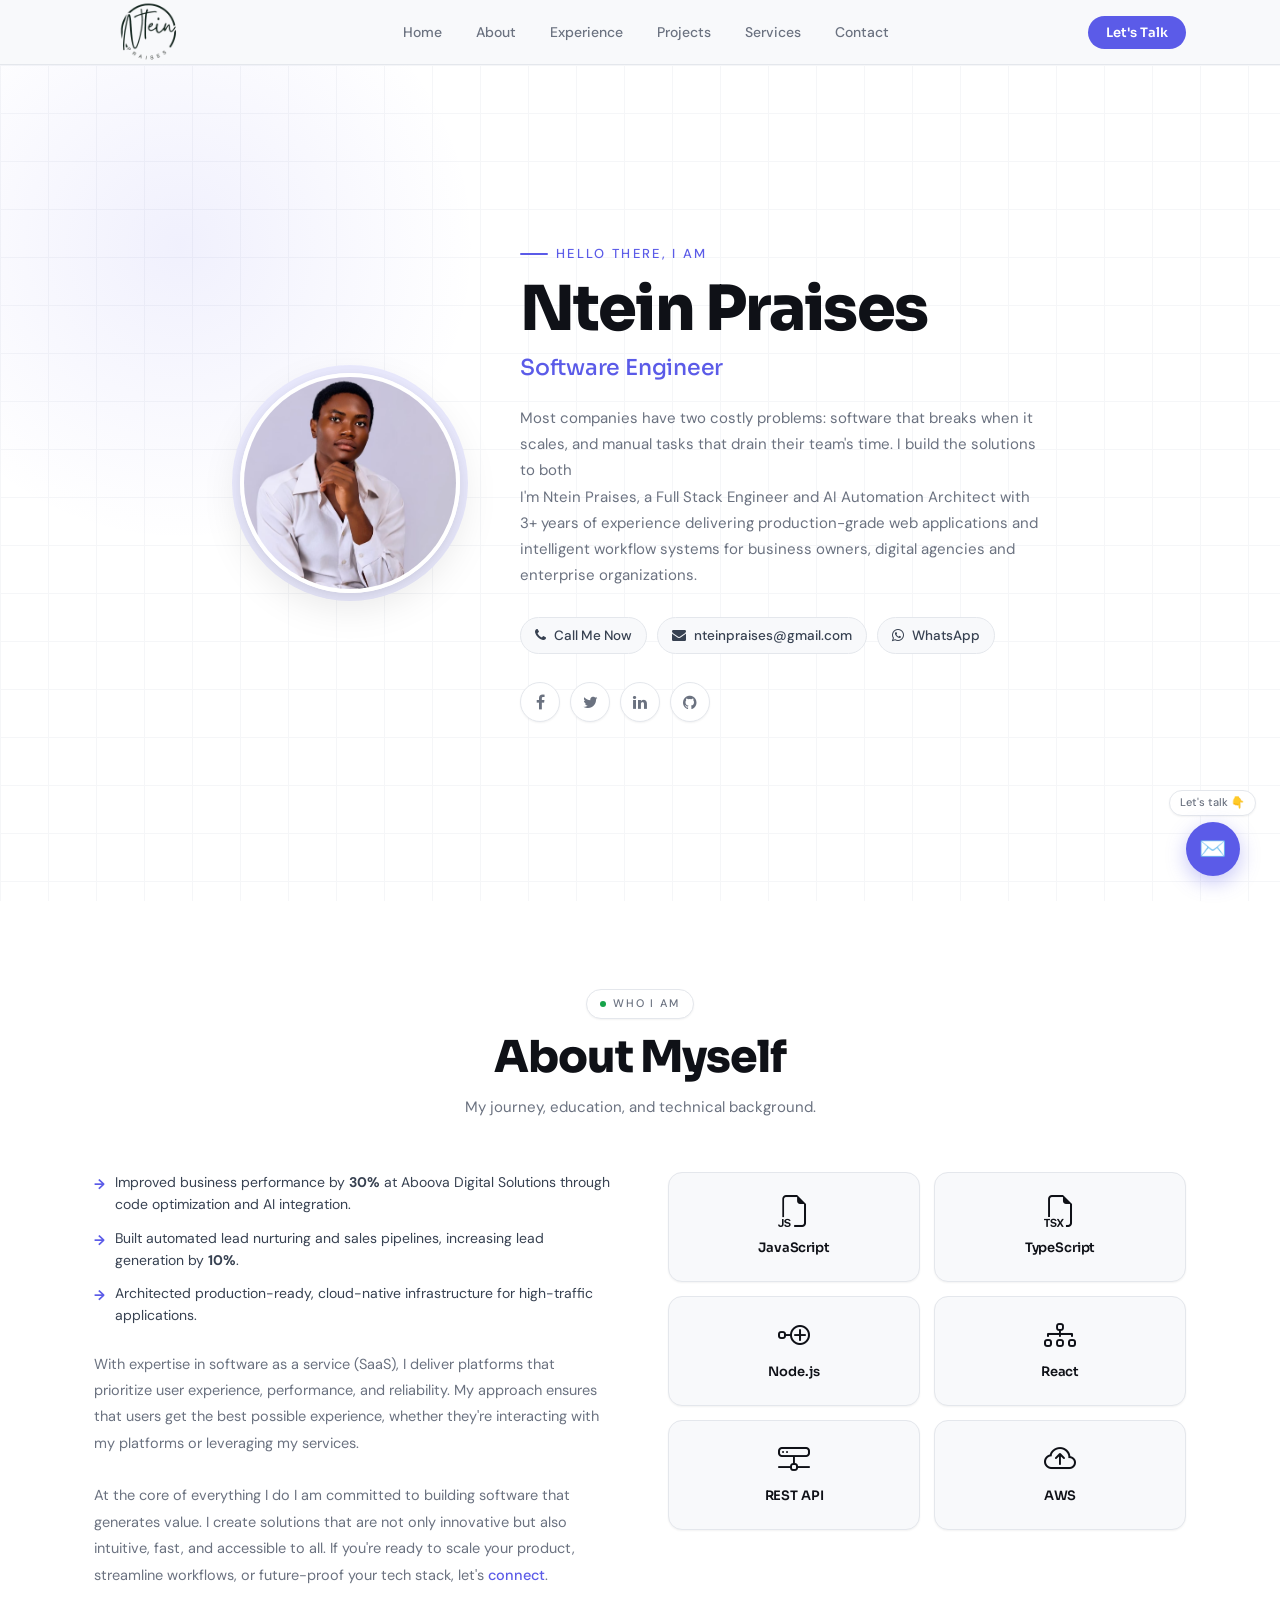
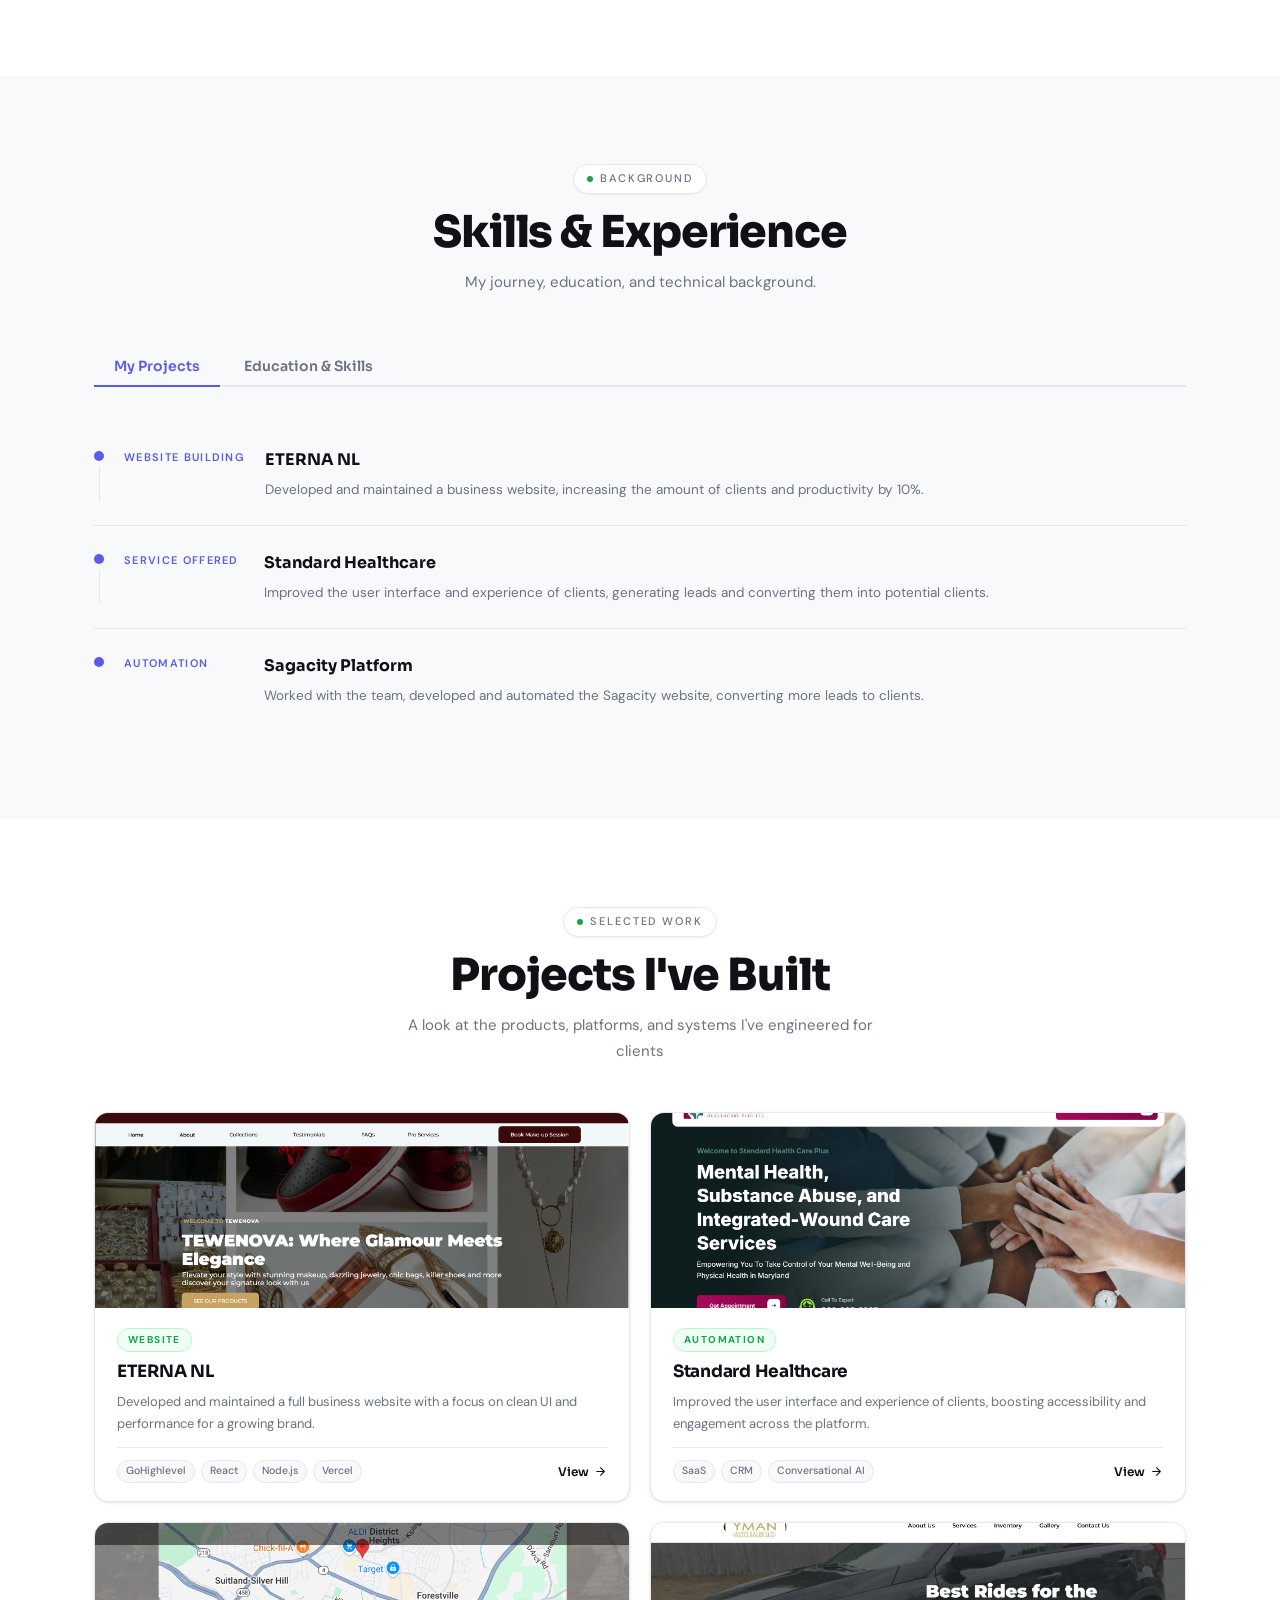
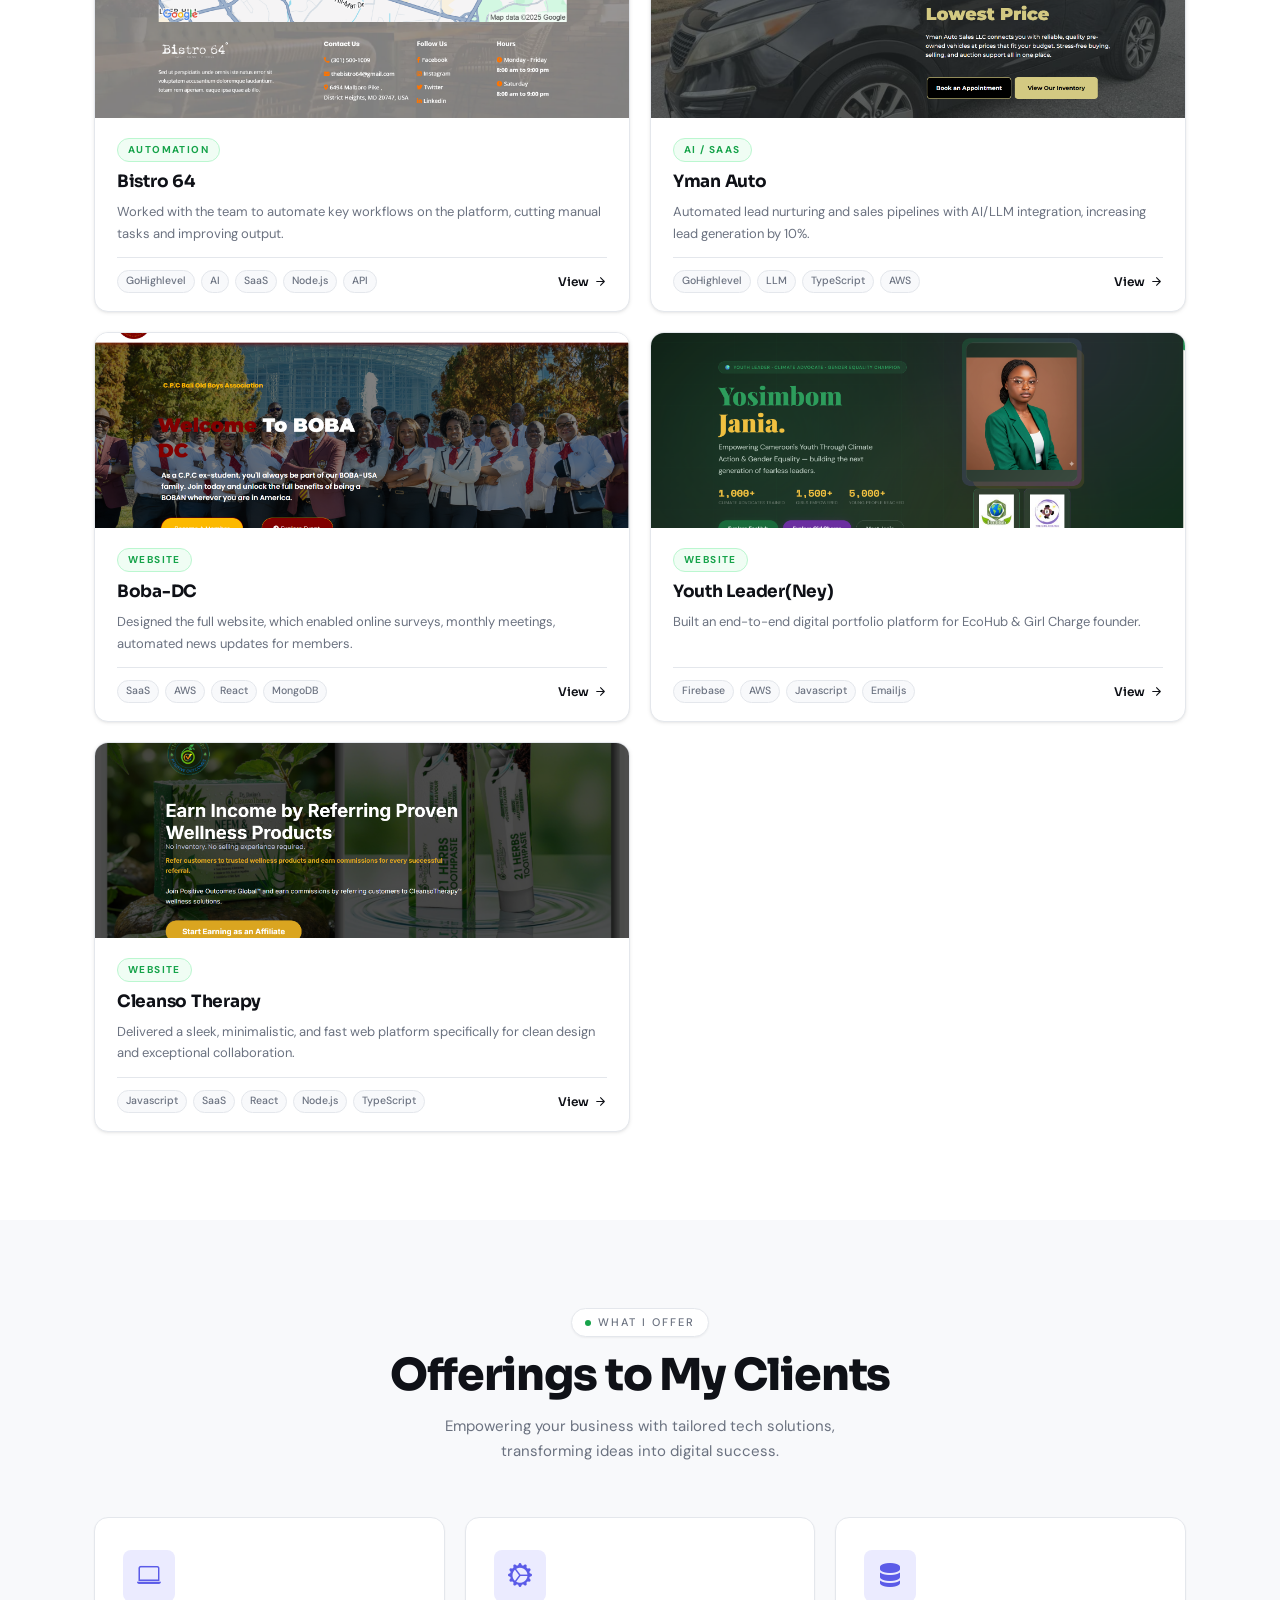
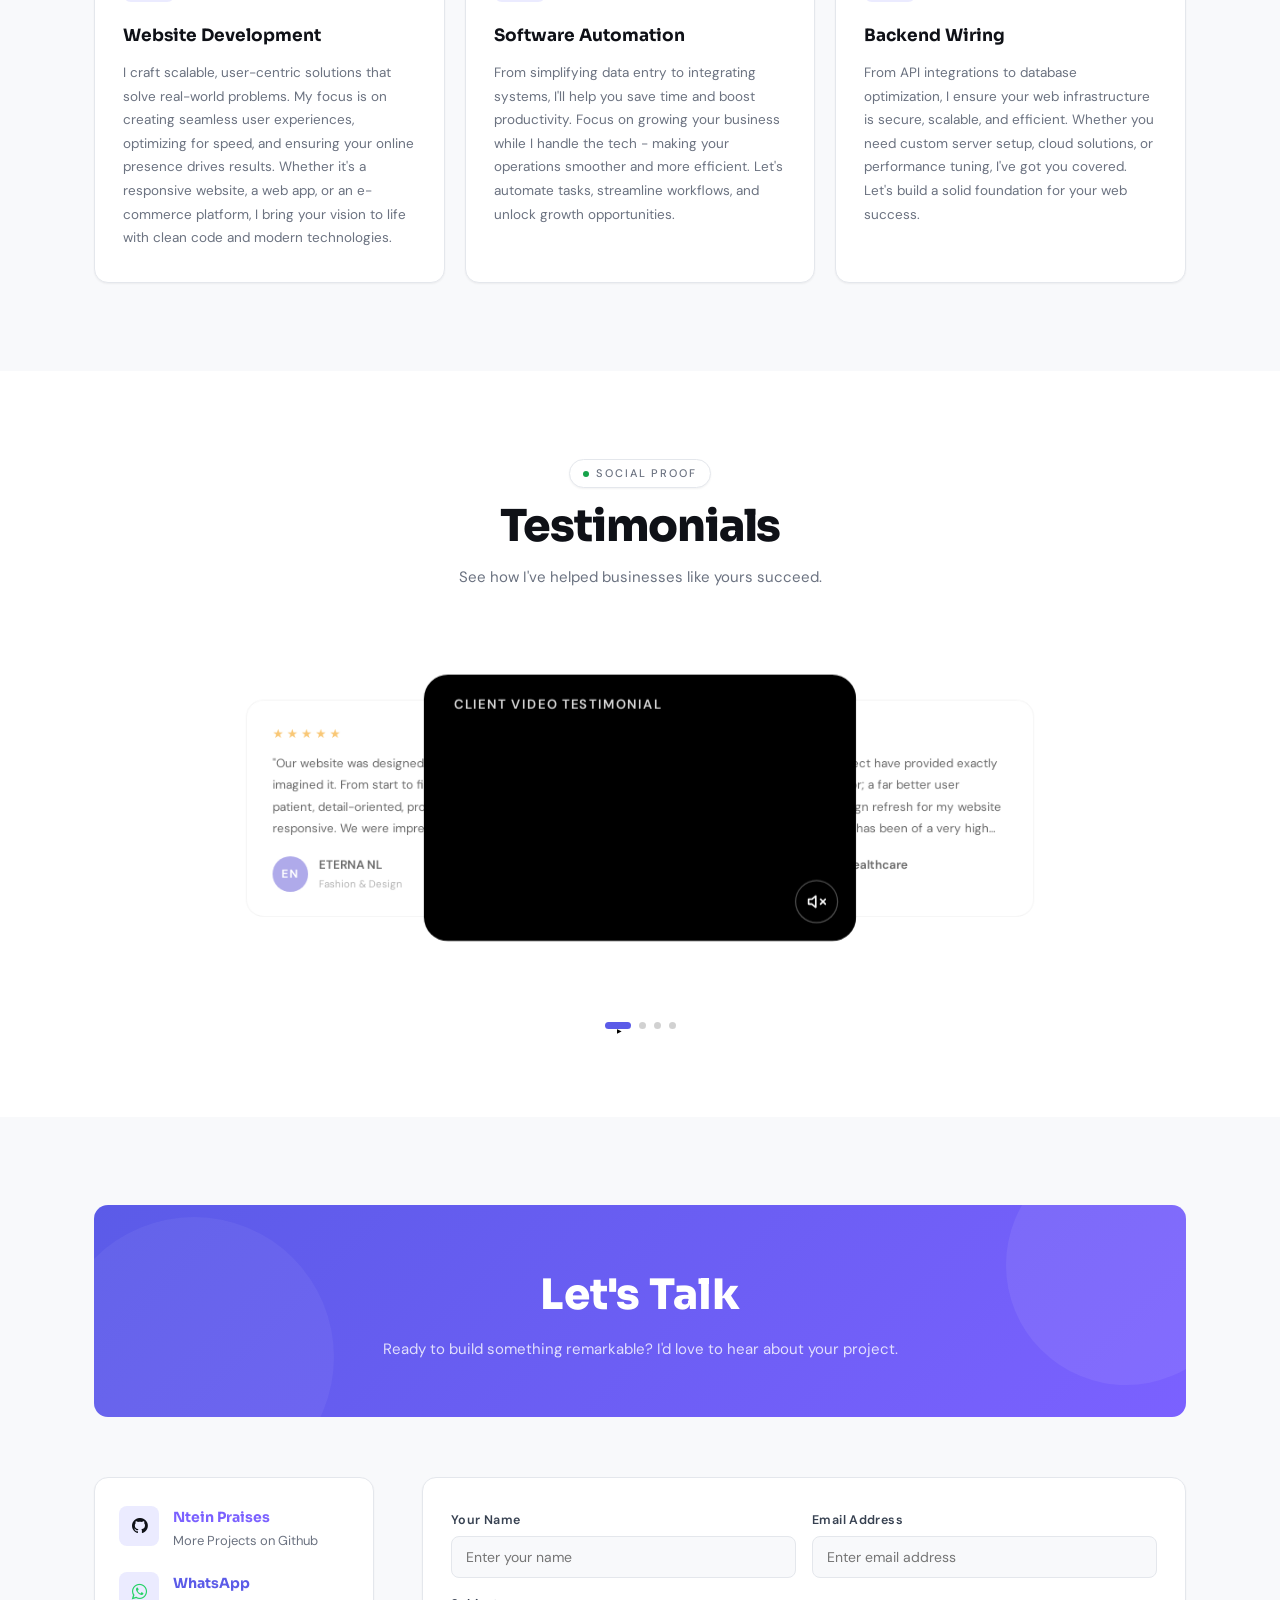
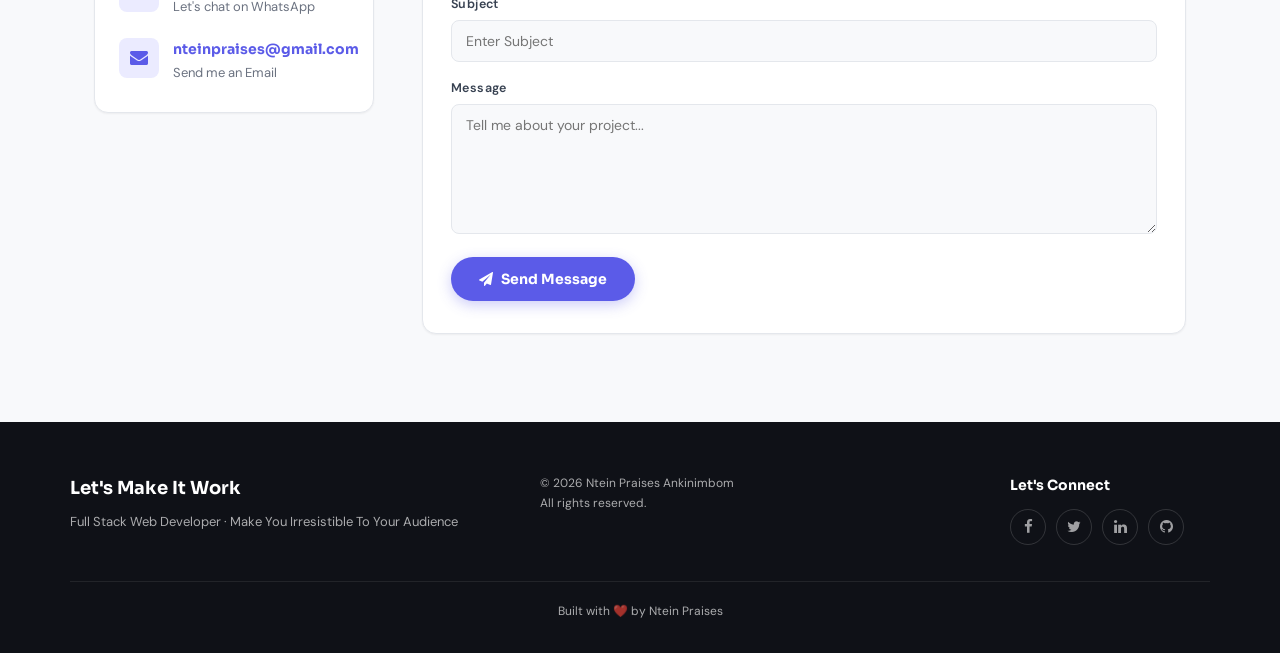
==== commit dc996a24: "update about section" ====
--- a/index.html
+++ b/index.html
@@ -138,9 +138,10 @@
         <div class="hero-greeting">Hello there, I am</div>
         <h1 class="hero-name">Ntein Praises</h1>
         <p class="hero-role">Software Engineer</p>
-        <p class="hero-bio">I build mordern and scalable web/mobile applications for startups, founders and digital agencies that attract more customers 
-          and increases your sales even while you sleep. I automate Your business
-           so it can run by itself: manage clients, follow up leads and handle daily tasks without needing extra and constant effort</p>
+        <p class="hero-bio">Most companies have two costly problems: software that breaks when it scales, and manual tasks that drain their team's time.
+          I build the solutions to both <br>
+          I'm Ntein Praises, a Full Stack Engineer and AI Automation Architect with 3+ years of experience delivering production-grade web applications 
+          and intelligent workflow systems for business owners, digital agencies and enterprise organizations.</p>
         <div class="hero-contacts">
           <a href="https://wa.me/237654099666" target="_blank" class="hero-contact-item"><i class="fa fa-phone"></i> Call Me Now</a>
           <a href="mailto:nteinpraises@gmail.com" target="_blank" class="hero-contact-item"><i class="fa fa-envelope"></i> nteinpraises@gmail.com</a>
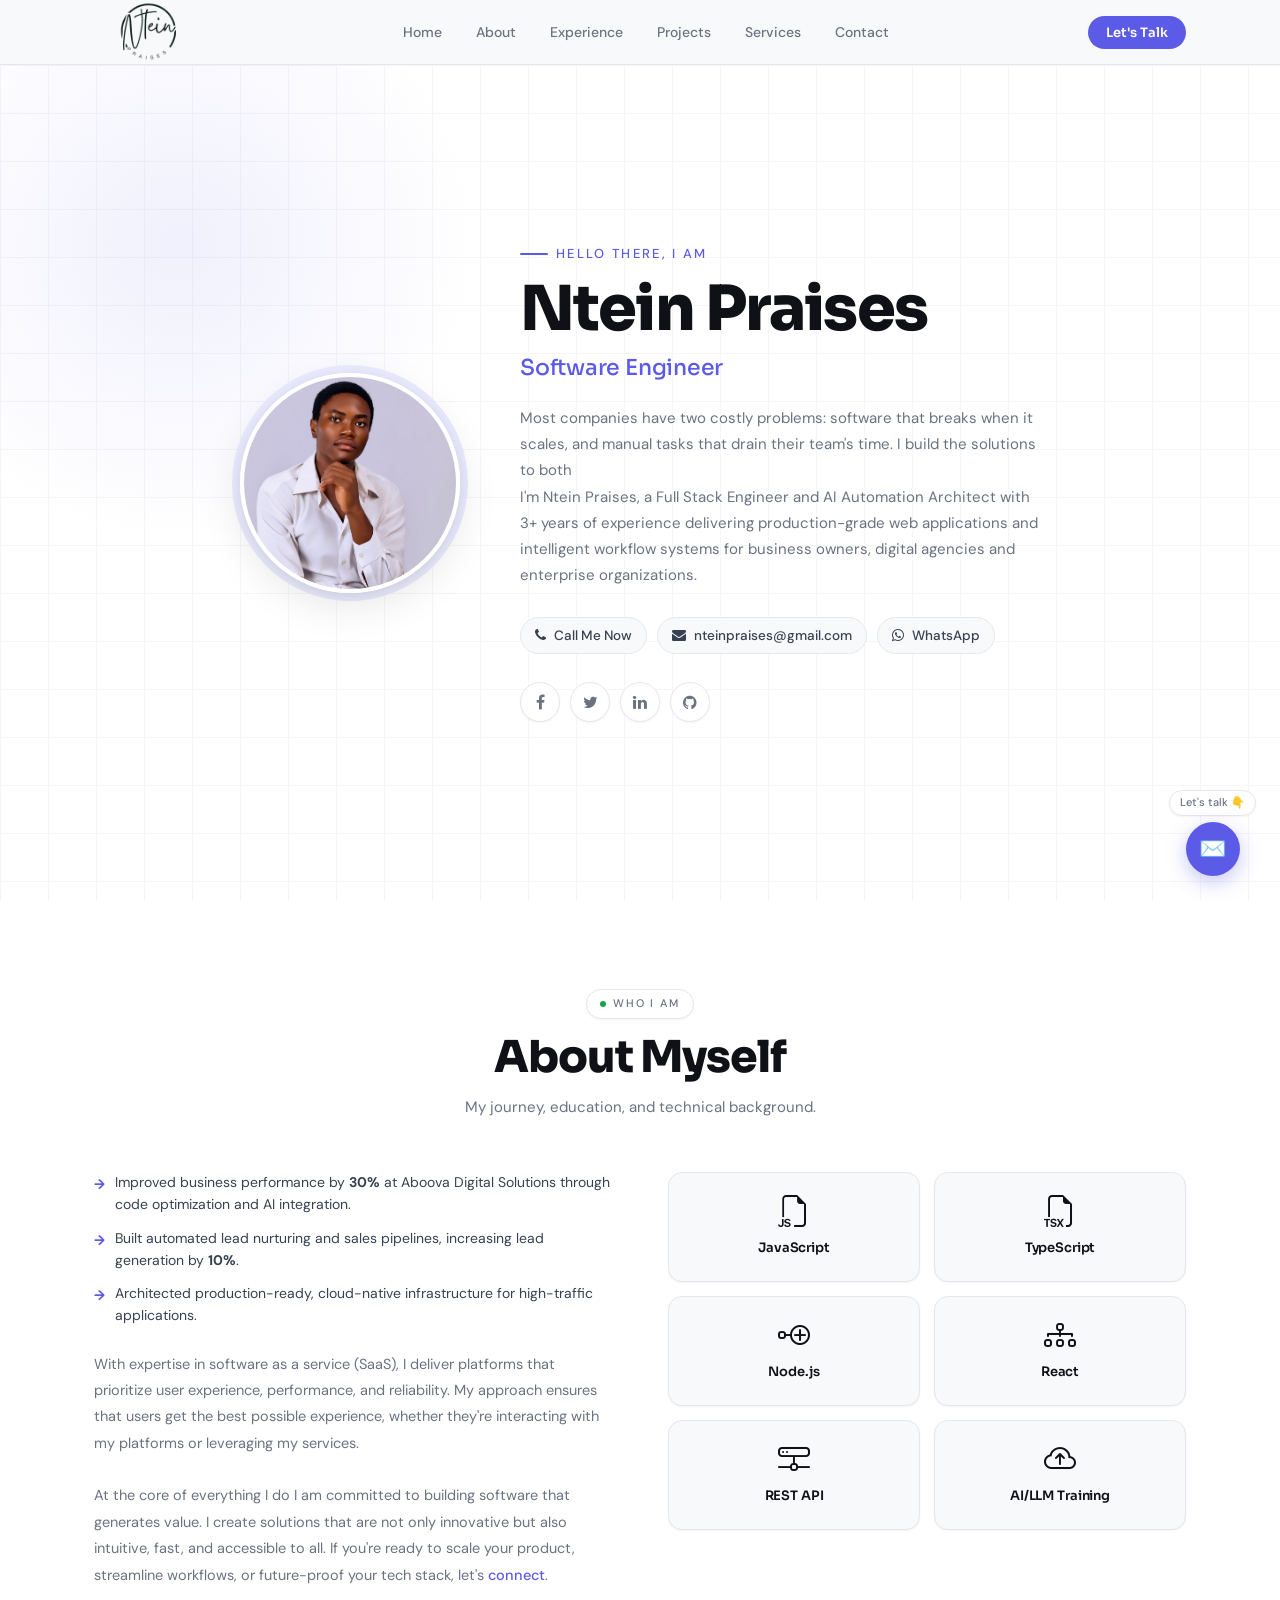
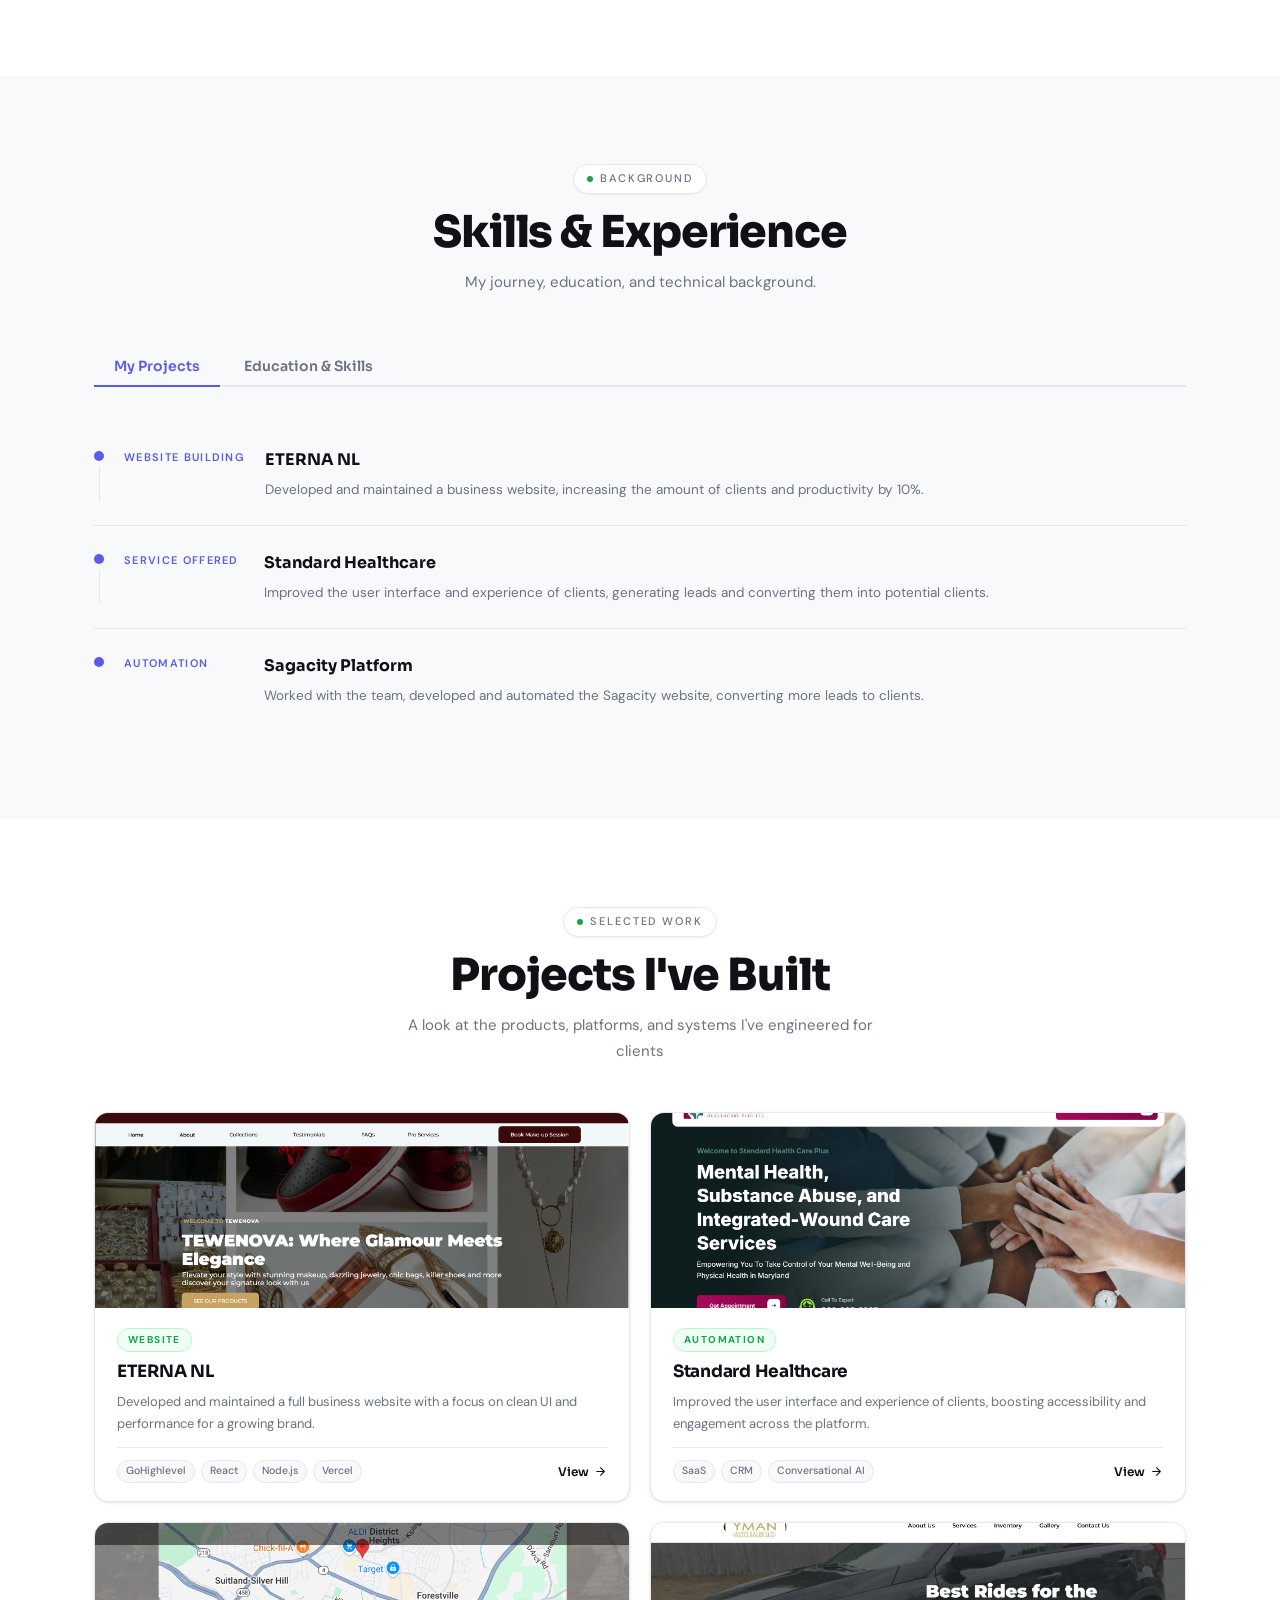
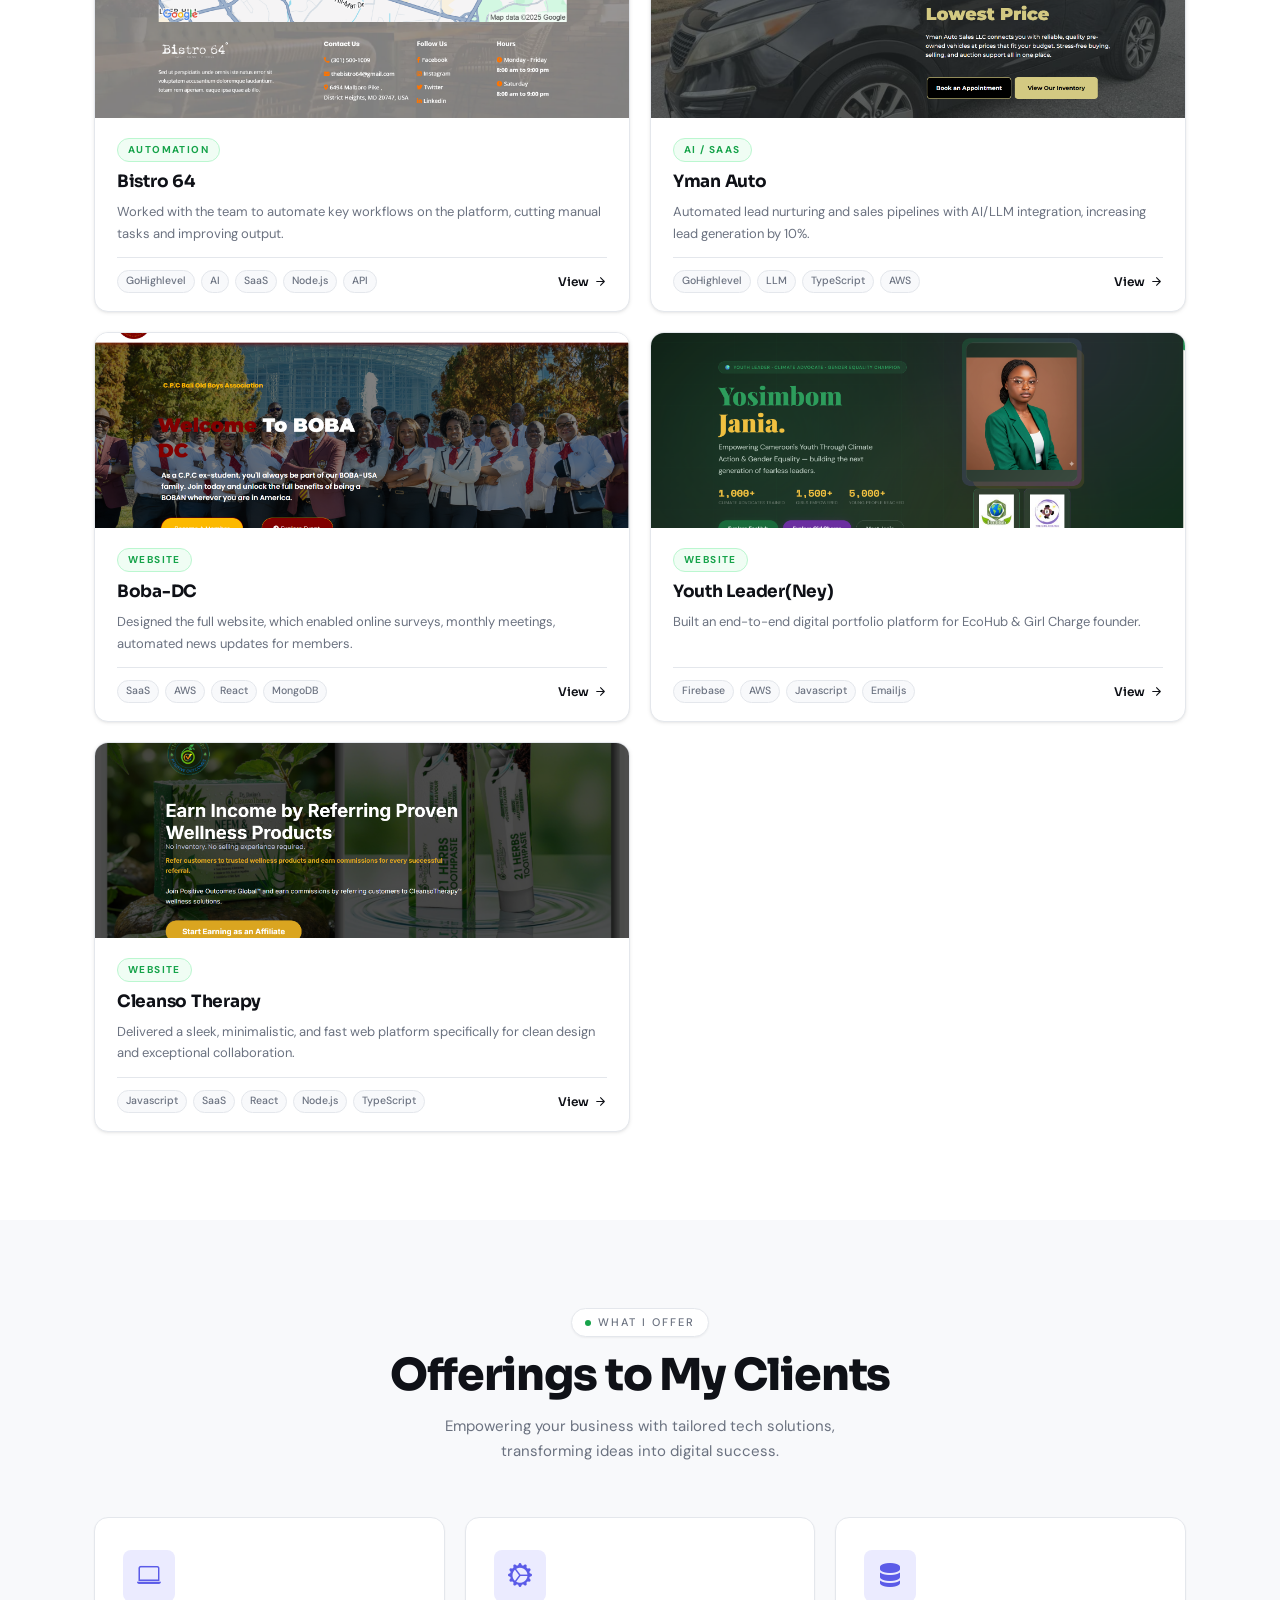
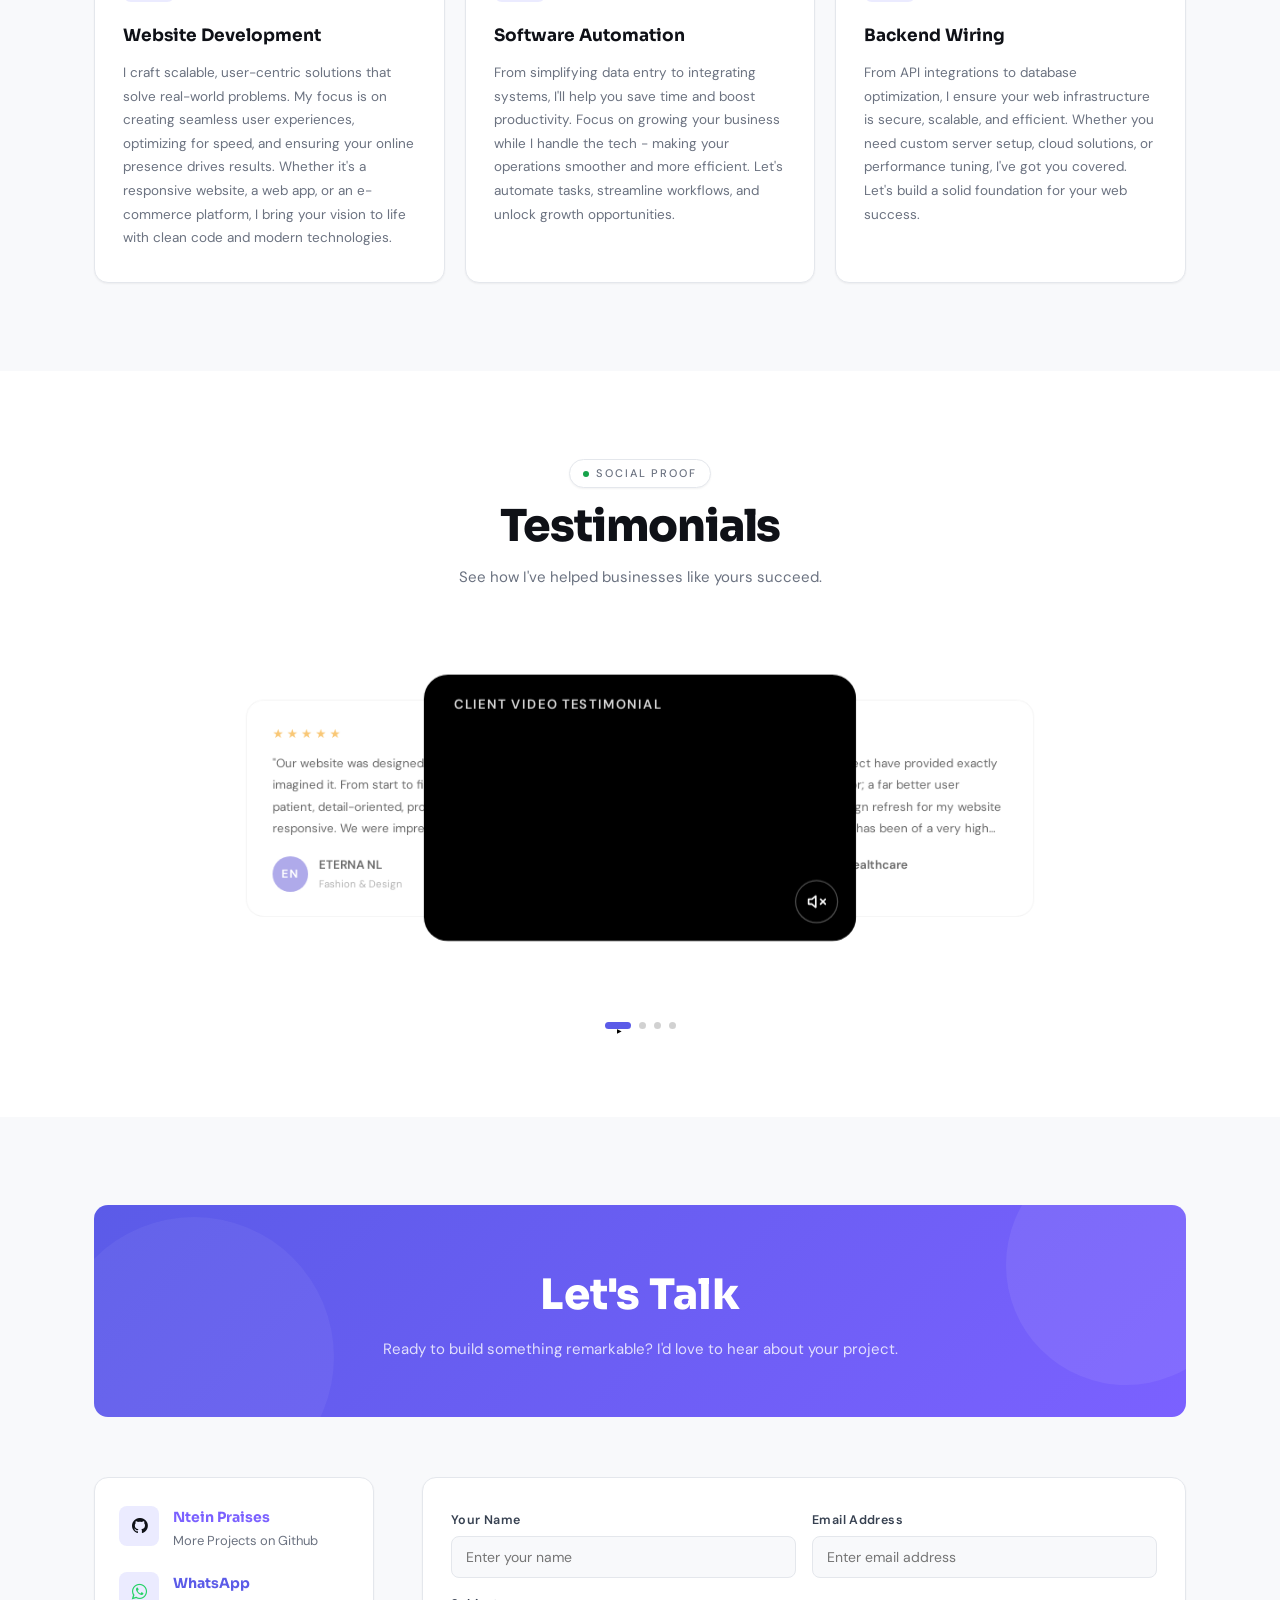
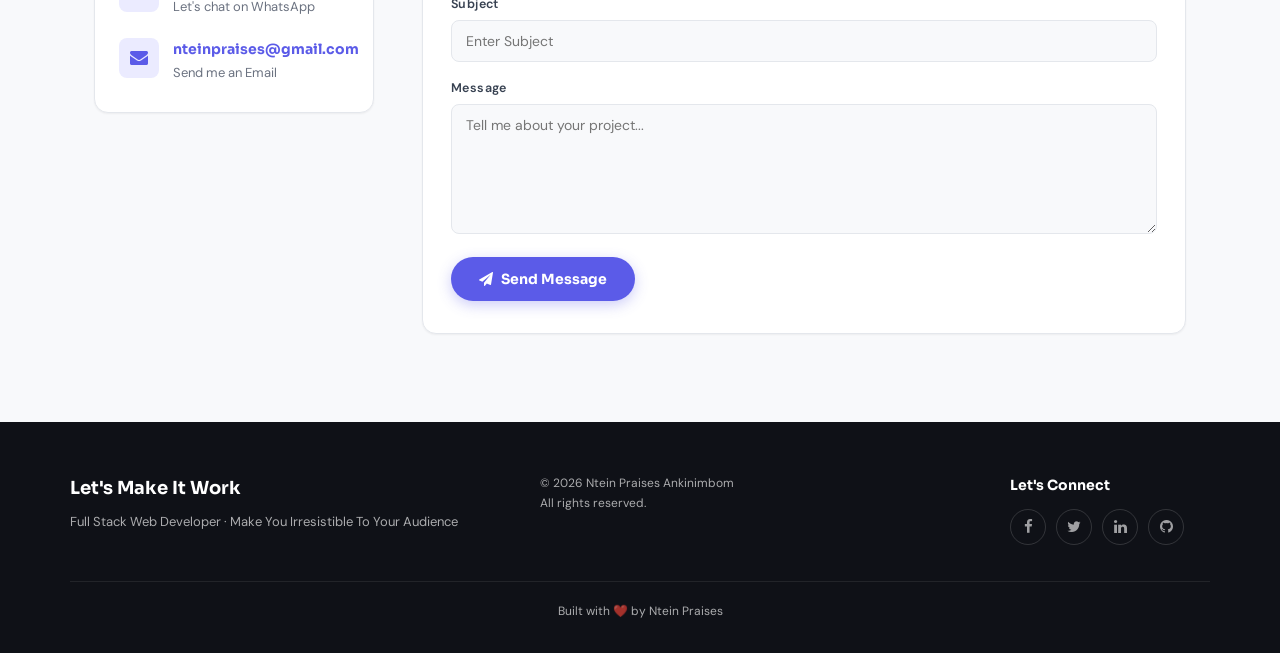
==== commit 7b9fccf1: "AI/LLM update" ====
--- a/index.html
+++ b/index.html
@@ -184,7 +184,7 @@
         <div class="skill-card"><i class="bi bi-node-plus text-success"></i><p>Node.js</p></div>
         <div class="skill-card"><i class="bi bi-diagram-3 text-primary"></i><p>React</p></div>
         <div class="skill-card"><i class="bi bi-hdd-network text-secondary"></i><p>REST API</p></div>
-        <div class="skill-card"><i class="bi bi-cloud-arrow-up text-danger"></i><p>AWS</p></div>
+        <div class="skill-card"><i class="bi bi-cloud-arrow-up text-danger"></i><p>AI/LLM Training</p></div>
       </div>
     </div>
   </div>
